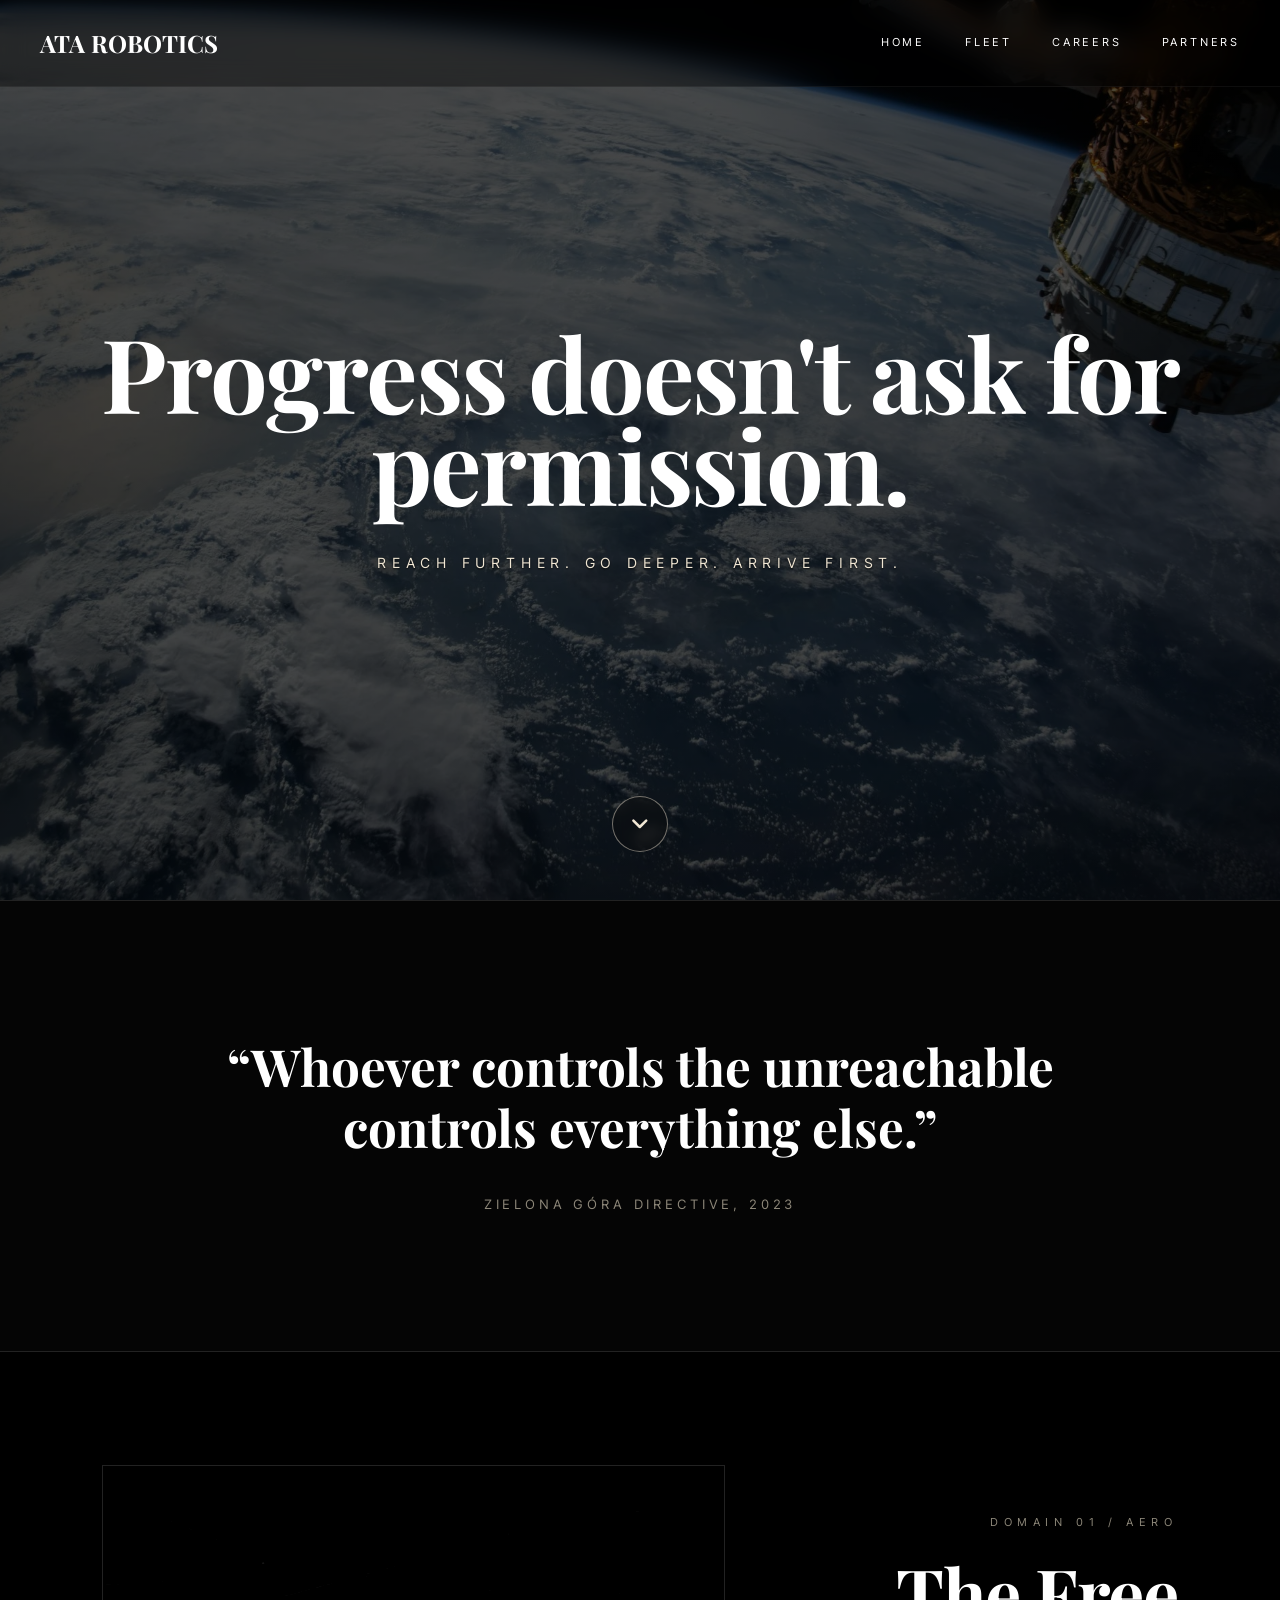
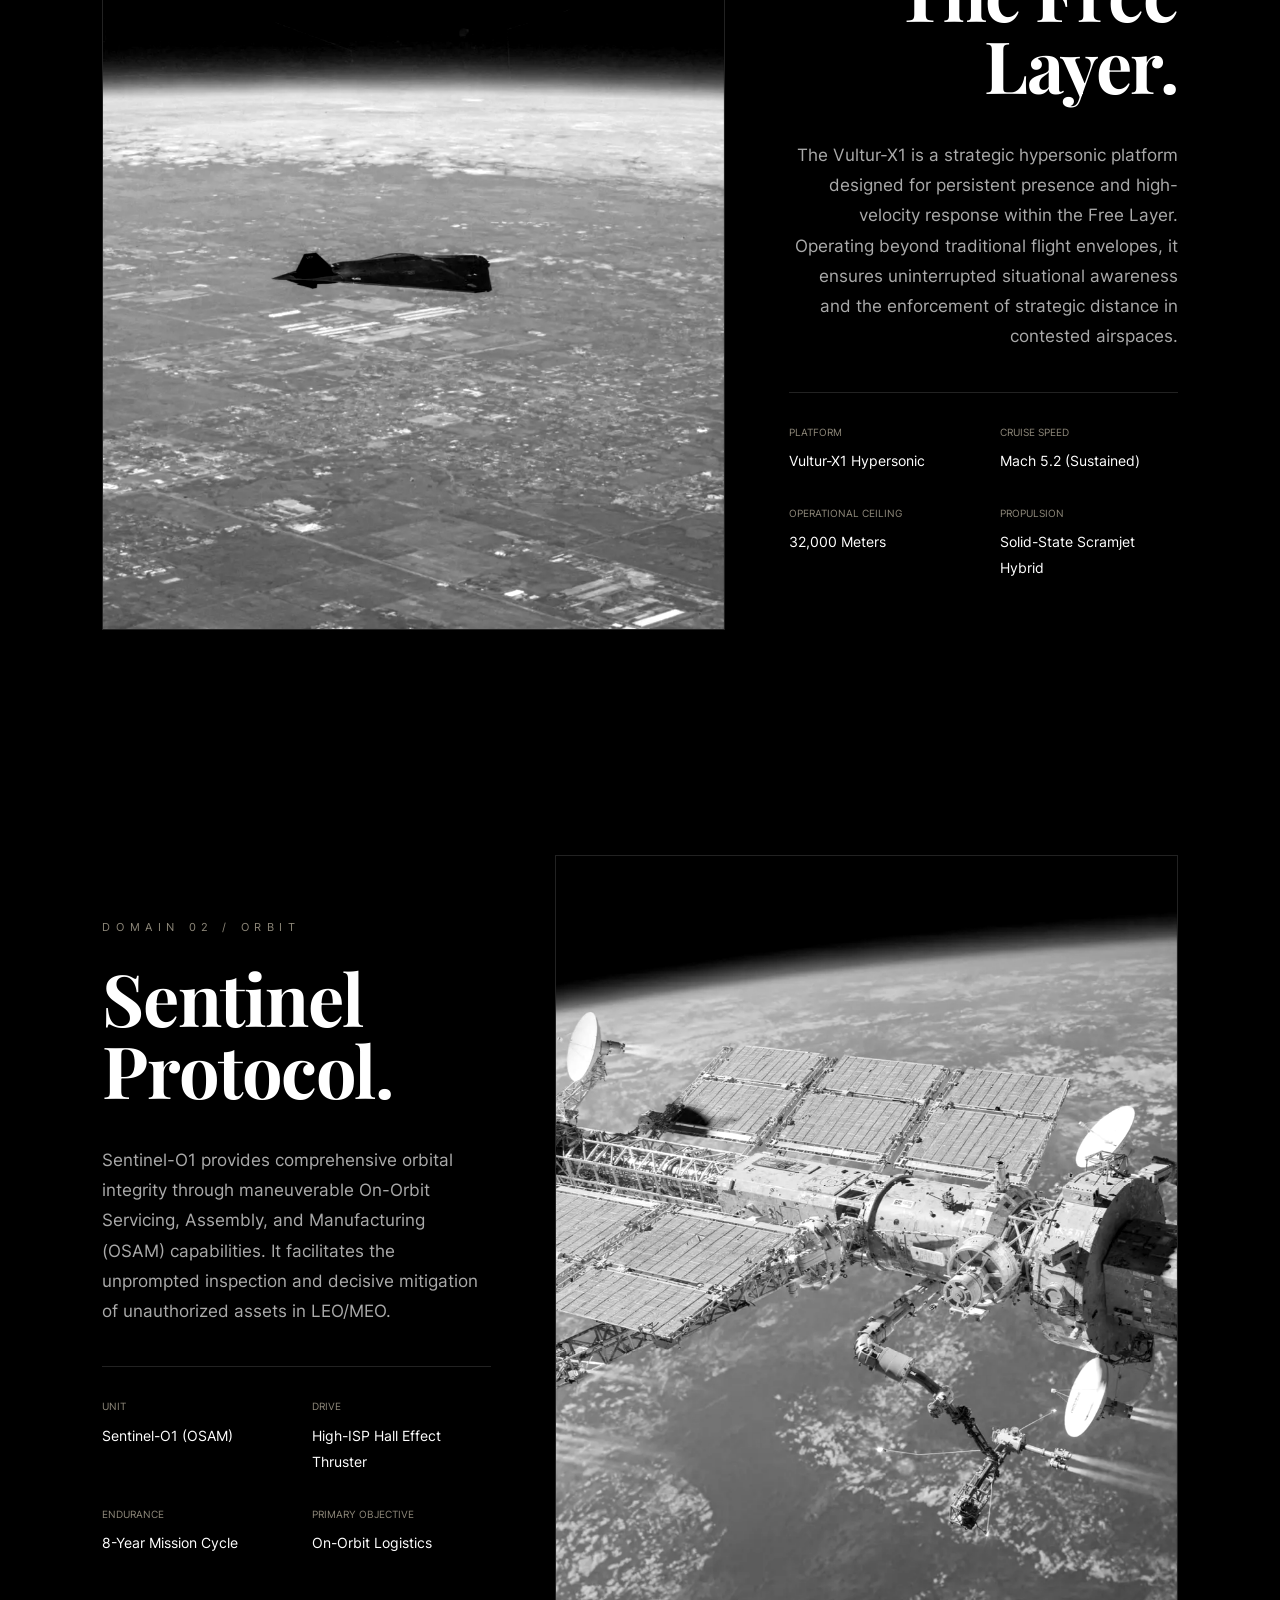
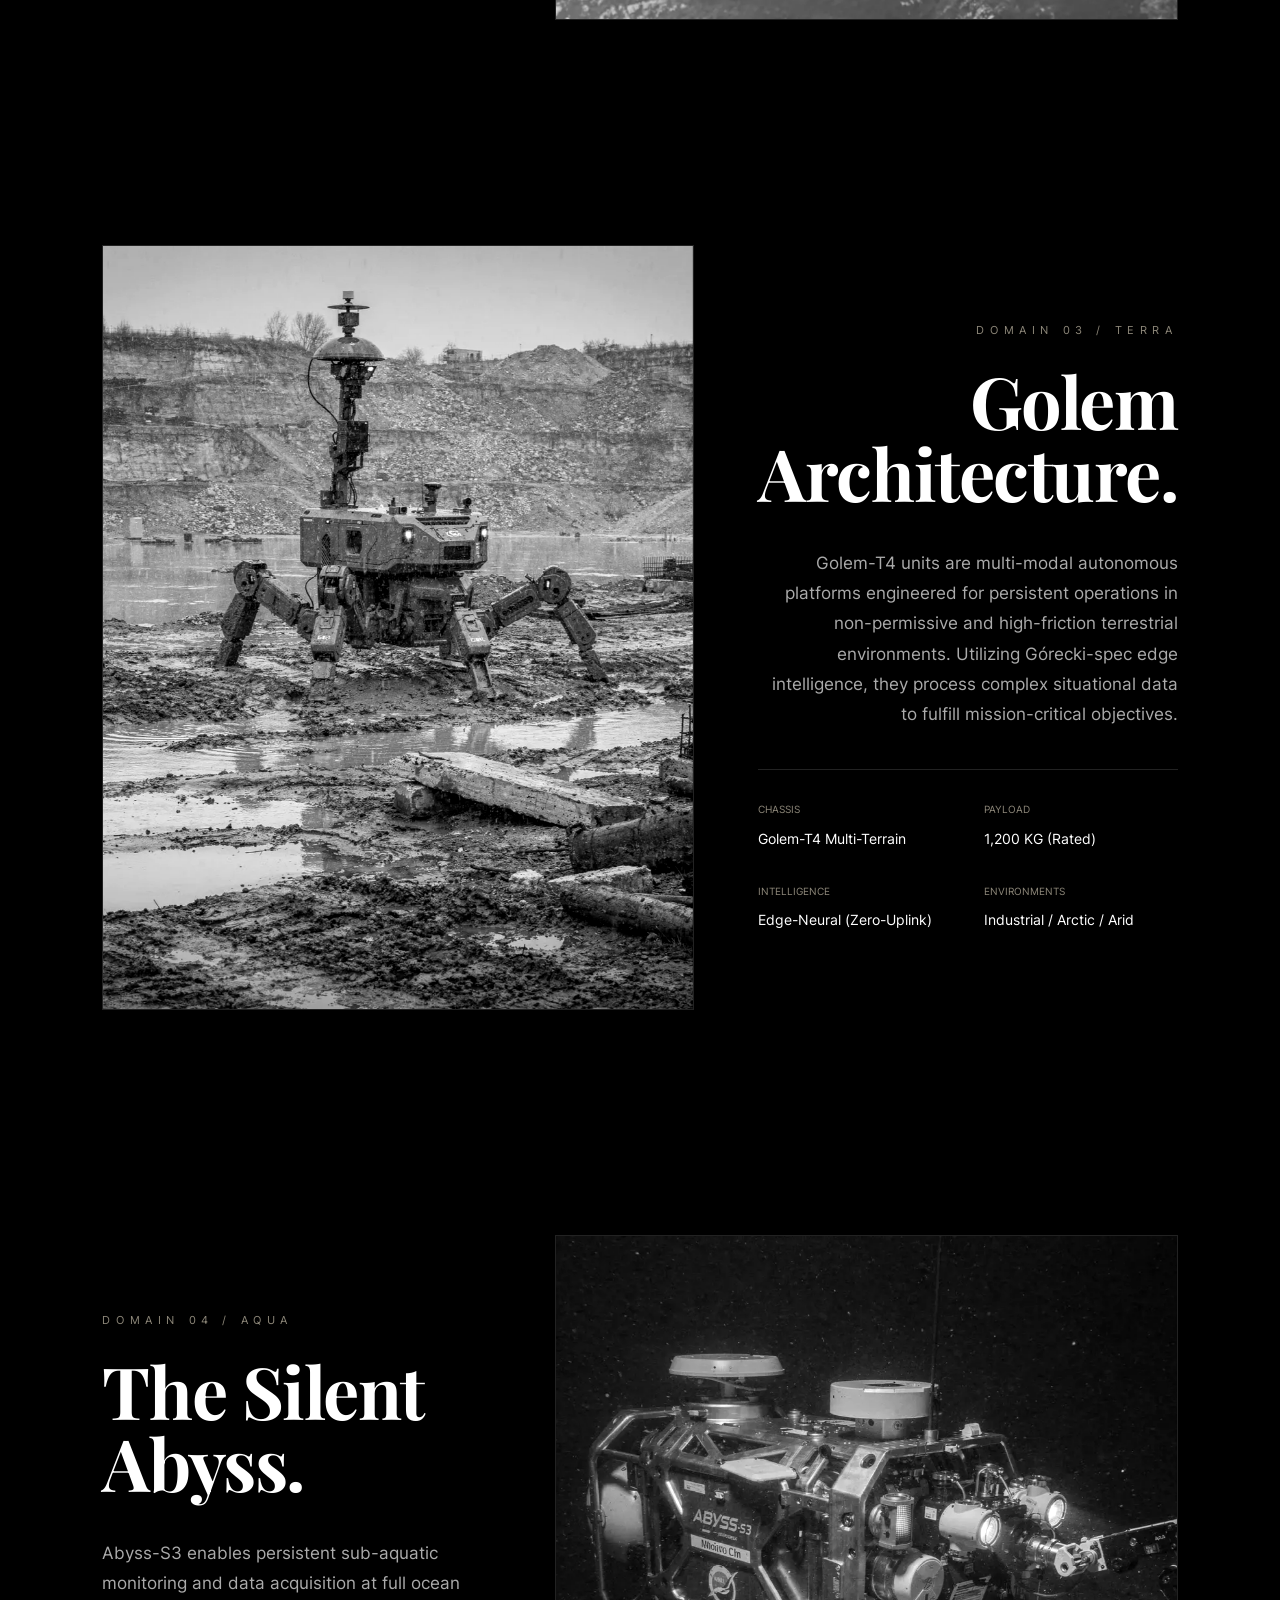
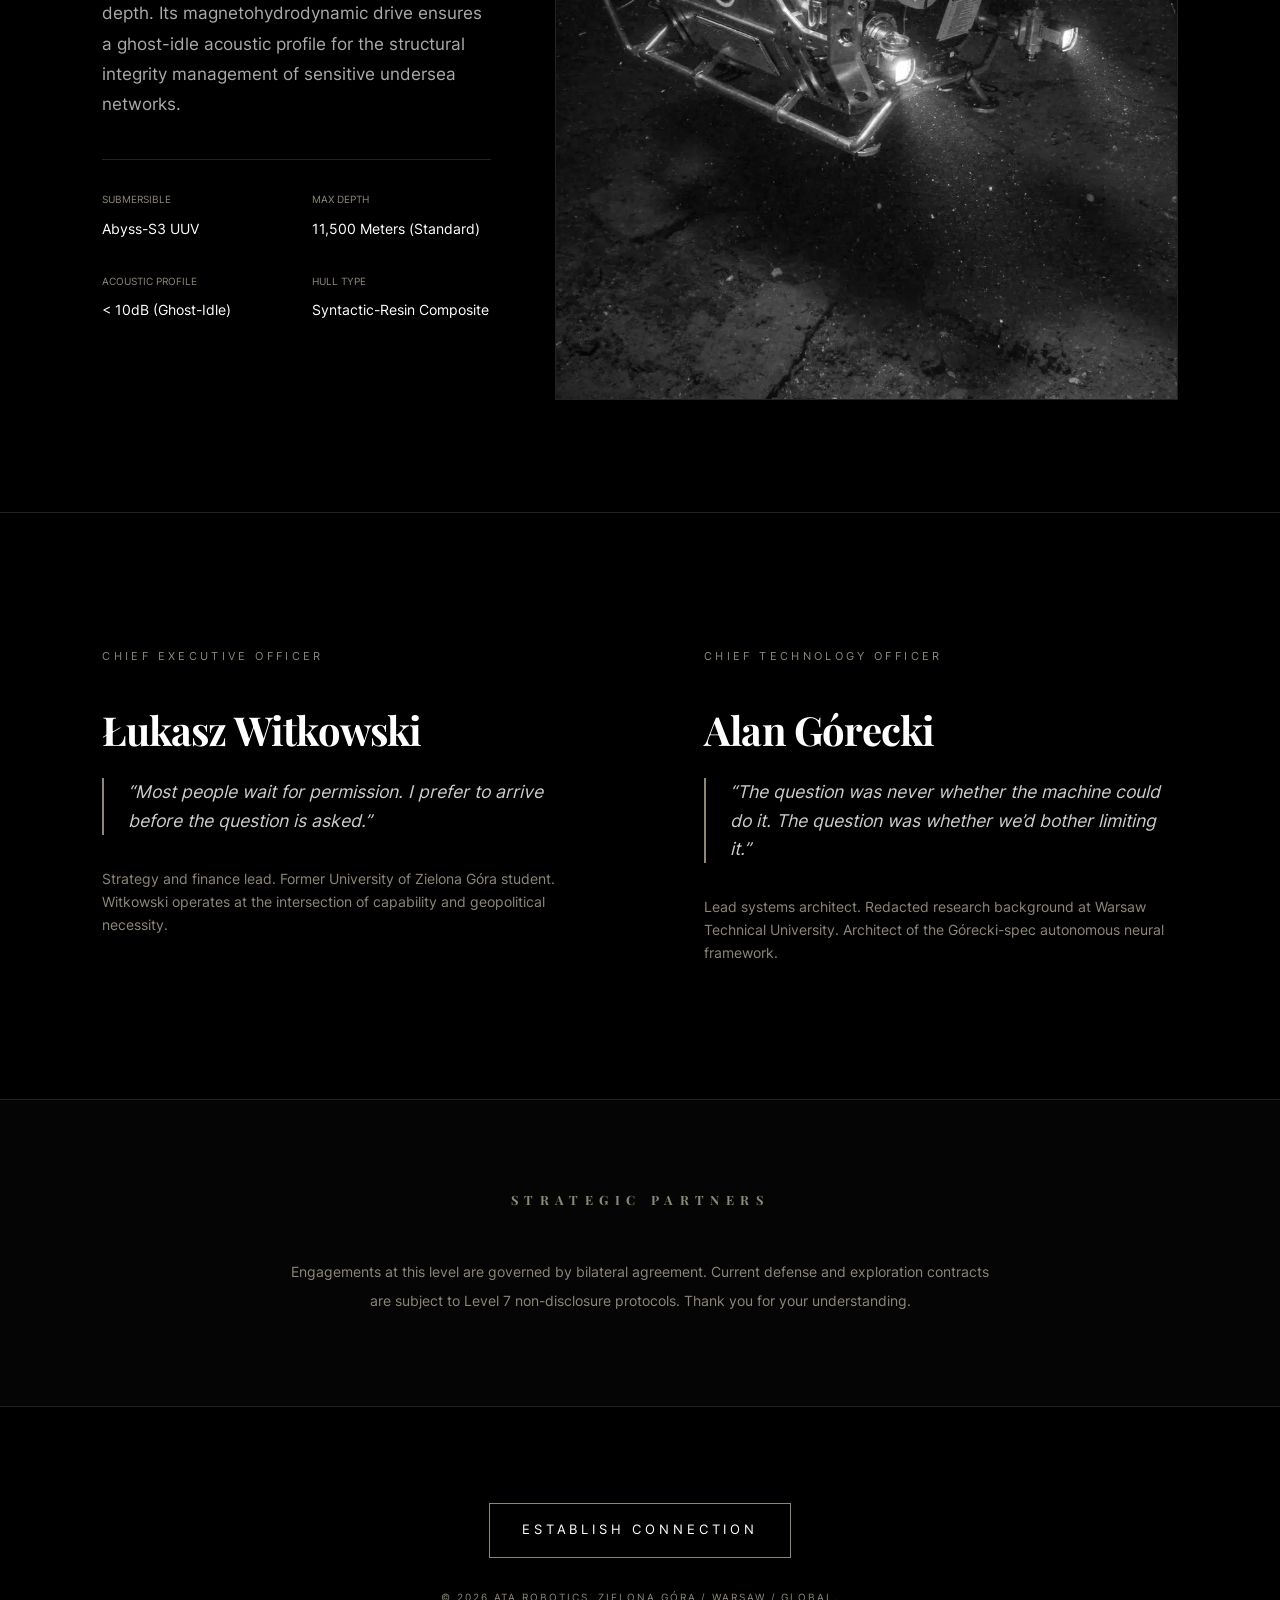
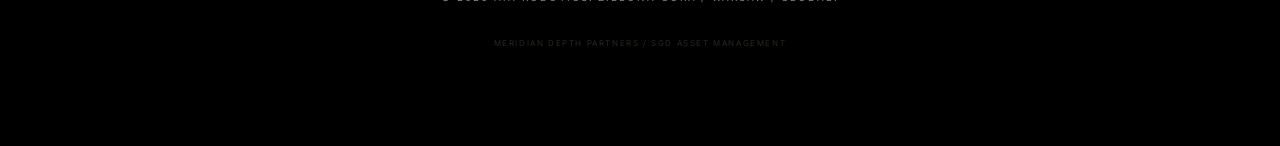
==== index.html @ 196d60d6 "Refine site copy and quote consistency" ====
<!DOCTYPE html>
<html lang="en">
<head>
    <meta charset="UTF-8">
    <meta name="viewport" content="width=device-width, initial-scale=1.0">
    <title>ATA Robotics | Progress doesn't ask for permission.</title>
    
    <!-- Meta -->
    <meta name="description" content="ATA Robotics: Autonomous systems for the final frontiers. Aero, Orbit, Terra, Aqua.">
    
    <!-- Favicon -->
    <link rel="icon" type="image/svg+xml" href="src/img/favicon.svg">
    
    <!-- Styles -->
    <link rel="stylesheet" href="src/css/main.css">
    
    <!-- External Scripts -->
    <script src="src/js/lucide.min.js"></script>
</head>
<body>

    <nav>
        <a href="./" class="logo">ATA ROBOTICS</a>
        <div class="nav-links">
            <a href="./">Home</a>
            <a href="fleet/">Fleet</a>
            <a href="careers/">Careers</a>
            <a href="partners/">Partners</a>
        </div>
    </nav>

    <header class="hero">
        <h1>Progress doesn't ask for permission.</h1>
        <p>Reach further. Go deeper. Arrive first.</p>
        <a href="#manifesto" class="scroll-indicator" aria-label="Scroll to manifesto">
            <i data-lucide="chevron-down"></i>
        </a>
    </header>

    <section class="manifesto-callout" id="manifesto">
        <blockquote>&ldquo;Whoever controls the unreachable controls everything else.&rdquo;</blockquote>
        <cite>Zielona Góra Directive, 2023</cite>
    </section>

    <!-- Aero Section -->
    <section class="section" id="aero">
        <div class="section-content">
            <span class="label">Domain 01 / Aero</span>
            <h2>The Free Layer.</h2>
            <p>The Vultur-X1 is a strategic hypersonic platform designed for persistent presence and high-velocity response within the Free Layer. Operating beyond traditional flight envelopes, it ensures uninterrupted situational awareness and the enforcement of strategic distance in contested airspaces.</p>
            <div class="tech-specs">
                <div>
                    <span>Platform</span>
                    <p>Vultur-X1 Hypersonic</p>
                </div>
                <div>
                    <span>Cruise Speed</span>
                    <p>Mach 5.2 (Sustained)</p>
                </div>
                <div>
                    <span>Operational Ceiling</span>
                    <p>32,000 Meters</p>
                </div>
                <div>
                    <span>Propulsion</span>
                    <p>Solid-State Scramjet Hybrid</p>
                </div>
            </div>
        </div>
        <div class="section-image aero"></div>
    </section>

    <!-- Orbit Section -->
    <section class="section" id="orbit">
        <div class="section-content">
            <span class="label">Domain 02 / Orbit</span>
            <h2>Sentinel Protocol.</h2>
            <p>Sentinel-O1 provides comprehensive orbital integrity through maneuverable On-Orbit Servicing, Assembly, and Manufacturing (OSAM) capabilities. It facilitates the unprompted inspection and decisive mitigation of unauthorized assets in LEO/MEO.</p>
            <div class="tech-specs">
                <div>
                    <span>Unit</span>
                    <p>Sentinel-O1 (OSAM)</p>
                </div>
                <div>
                    <span>Drive</span>
                    <p>High-ISP Hall Effect Thruster</p>
                </div>
                <div>
                    <span>Endurance</span>
                    <p>8-Year Mission Cycle</p>
                </div>
                <div>
                    <span>Primary Objective</span>
                    <p>On-Orbit Logistics</p>
                </div>
            </div>
        </div>
        <div class="section-image orbit"></div>
    </section>

    <!-- Terra Section -->
    <section class="section" id="terra">
        <div class="section-content">
            <span class="label">Domain 03 / Terra</span>
            <h2>Golem Architecture.</h2>
            <p>Golem-T4 units are multi-modal autonomous platforms engineered for persistent operations in non-permissive and high-friction terrestrial environments. Utilizing Górecki-spec edge intelligence, they process complex situational data to fulfill mission-critical objectives.</p>
            <div class="tech-specs">
                <div>
                    <span>Chassis</span>
                    <p>Golem-T4 Multi-Terrain</p>
                </div>
                <div>
                    <span>Payload</span>
                    <p>1,200 KG (Rated)</p>
                </div>
                <div>
                    <span>Intelligence</span>
                    <p>Edge-Neural (Zero-Uplink)</p>
                </div>
                <div>
                    <span>Environments</span>
                    <p>Industrial / Arctic / Arid</p>
                </div>
            </div>
        </div>
        <div class="section-image terra"></div>
    </section>

    <!-- Aqua Section -->
    <section class="section" id="aqua">
        <div class="section-content">
            <span class="label">Domain 04 / Aqua</span>
            <h2>The Silent Abyss.</h2>
            <p>Abyss-S3 enables persistent sub-aquatic monitoring and data acquisition at full ocean depth. Its magnetohydrodynamic drive ensures a ghost-idle acoustic profile for the structural integrity management of sensitive undersea networks.</p>
            <div class="tech-specs">
                <div>
                    <span>Submersible</span>
                    <p>Abyss-S3 UUV</p>
                </div>
                <div>
                    <span>Max Depth</span>
                    <p>11,500 Meters (Standard)</p>
                </div>
                <div>
                    <span>Acoustic Profile</span>
                    <p>&lt; 10dB (Ghost-Idle)</p>
                </div>
                <div>
                    <span>Hull Type</span>
                    <p>Syntactic-Resin Composite</p>
                </div>
            </div>
        </div>
        <div class="section-image aqua"></div>
    </section>

    <!-- Founders Section -->
    <section class="founders">
        <div class="founder-card">
            <span class="role">Chief Executive Officer</span>
            <h3>Łukasz Witkowski</h3>
            <blockquote>&ldquo;Most people wait for permission. I prefer to arrive before the question is asked.&rdquo;</blockquote>
            <p style="color: var(--dim); font-size: 0.9rem;">Strategy and finance lead. Former University of Zielona Góra student. Witkowski operates at the intersection of capability and geopolitical necessity.</p>
        </div>
        <div class="founder-card">
            <span class="role">Chief Technology Officer</span>
            <h3>Alan Górecki</h3>
            <blockquote>&ldquo;The question was never whether the machine could do it. The question was whether we&rsquo;d bother limiting it.&rdquo;</blockquote>
            <p style="color: var(--dim); font-size: 0.9rem;">Lead systems architect. Redacted research background at Warsaw Technical University. Architect of the Górecki-spec autonomous neural framework.</p>
        </div>
    </section>

    <!-- Strategic Partners -->
    <section class="partners">
        <h2>Strategic Partners</h2>
        <div class="partners-notice">
            <p>Engagements at this level are governed by bilateral agreement. Current defense and exploration contracts are subject to Level 7 non-disclosure protocols. Thank you for your understanding.</p>
        </div>
    </section>

    <footer>
        <a href="mailto:ops@ata.robotics" class="contact-link">Establish Connection</a>
        <p class="copyright">&copy; 2026 ATA ROBOTICS. ZIELONA GÓRA / WARSAW / GLOBAL.</p>
        <p class="copyright" style="opacity: 0.3; font-size: 0.5rem;">Meridian Depth Partners / SGD Asset Management</p>
    </footer>

    <!-- Scripts -->
    <script src="src/js/icons.js"></script>
    <script src="src/js/main.js"></script>
</body>
</html>
---- src/css/main.css ----
@font-face {
    font-family: 'Inter';
    src: url('../fonts/Inter-Regular.ttf') format('truetype');
    font-weight: 100 900;
    font-display: swap;
}

@font-face {
    font-family: 'Playfair Display';
    src: url('../fonts/PlayfairDisplay-Bold.ttf') format('truetype');
    font-weight: 100 900;
    font-style: normal;
    font-display: swap;
}

@font-face {
    font-family: 'Playfair Display';
    src: url('../fonts/PlayfairDisplay-Bold.ttf') format('truetype');
    font-weight: 100 900;
    font-style: italic;
    font-display: swap;
}

:root {
    --bg: #000;
    --text: #fff;
    --accent: #222;
    --dim: #8d8779;
    --transition: cubic-bezier(0.16, 1, 0.3, 1);
}

* {
    margin: 0;
    padding: 0;
    box-sizing: border-box;
}

html {
    scroll-behavior: smooth;
}

body {
    background-color: var(--bg);
    color: var(--text);
    font-family: 'Inter', sans-serif;
    overflow-x: hidden;
    line-height: 1.6;
}

h1, h2, h3 {
    font-family: 'Playfair Display', serif;
    font-weight: 900;
    letter-spacing: -0.02em;
}

/* Navigation */
nav {
    position: fixed;
    top: 0;
    width: 100%;
    padding: 1.5rem 2.5rem;
    display: flex;
    justify-content: space-between;
    align-items: center;
    z-index: 1000;
    background: rgba(0, 0, 0, 0.4);
    backdrop-filter: blur(12px);
    -webkit-backdrop-filter: blur(12px);
    border-bottom: 1px solid rgba(255, 255, 255, 0.05);
}

.logo {
    font-family: 'Playfair Display', serif;
    font-size: 1.5rem;
    font-weight: 900;
    text-decoration: none;
    color: var(--text);
}

.nav-links {
    display: flex;
    gap: 2.5rem;
}

.nav-links a {
    color: var(--text);
    text-decoration: none;
    font-size: 0.7rem;
    text-transform: uppercase;
    letter-spacing: 0.25em;
    font-weight: 600;
    transition: opacity 0.3s var(--transition);
}

.nav-links a:hover {
    opacity: 0.5;
}

/* Hero Section */
.hero {
    height: 100vh;
    display: flex;
    flex-direction: column;
    justify-content: center;
    align-items: center;
    text-align: center;
    padding: 2rem;
    position: relative;
    background: linear-gradient(rgba(0,0,0,0.7), rgba(0,0,0,0.7)), 
                url('../img/homepage_hero_compressed.webp') center/cover no-repeat fixed;
}

.hero.is-loaded {
    /* Handled via JS inline styles for maximum stability */
}

.hero h1 {
    font-size: clamp(2.5rem, 8vw, 7.5rem);
    line-height: 0.9;
    margin-bottom: 2.5rem;
    opacity: 0;
    transform: translateY(40px);
    animation: fadeInUp 1.8s var(--transition) forwards;
}

.hero p {
    font-size: 0.9rem;
    max-width: 600px;
    text-transform: uppercase;
    letter-spacing: 0.4em;
    font-weight: 400;
    opacity: 0;
    animation: fadeInUp 1.8s var(--transition) 0.4s forwards;
    color: #f1e7d4;
    text-shadow: 0 1px 2px rgba(0, 0, 0, 0.75), 0 0 18px rgba(0, 0, 0, 0.45);
}

/* Manifesto Split */
.manifesto-callout {
    padding: 15vh 10vw;
    background: #050505;
    text-align: center;
    border-top: 1px solid var(--accent);
    border-bottom: 1px solid var(--accent);
}

.manifesto-callout blockquote {
    font-family: 'Playfair Display', serif;
    font-size: clamp(1.5rem, 4vw, 3.5rem);
    font-style: italic;
    margin-bottom: 2rem;
    line-height: 1.2;
}

.manifesto-callout cite {
    font-size: 0.8rem;
    text-transform: uppercase;
    letter-spacing: 0.3em;
    color: var(--dim);
    font-style: normal;
}

/* Domain Sections */
.section {
    min-height: 110vh;
    display: flex;
    align-items: center;
    padding: 8vw;
    position: relative;
    gap: 5vw;
}

.section:nth-child(even) {
    flex-direction: row-reverse;
    text-align: right;
}

.section-content {
    flex: 1;
    max-width: 550px;
    z-index: 2;
}

.section-image {
    flex: 1.6;
    height: 85vh;
    position: relative;
    overflow: hidden;
    border: 1px solid var(--accent);
}

.label {
    font-size: 0.7rem;
    letter-spacing: 0.5em;
    text-transform: uppercase;
    color: var(--dim);
    margin-bottom: 1.5rem;
    display: block;
}

.section h2 {
    font-size: clamp(2.5rem, 6vw, 4.5rem);
    margin-bottom: 2.5rem;
    line-height: 1;
}

.section p {
    font-size: 1.05rem;
    color: #aaa;
    margin-bottom: 2.5rem;
    line-height: 1.8;
}

.tech-specs {
    display: grid;
    grid-template-columns: 1fr 1fr;
    gap: 2rem;
    border-top: 1px solid var(--accent);
    padding-top: 2rem;
    text-align: left;
}

.tech-specs div span {
    display: block;
    font-size: 0.6rem;
    text-transform: uppercase;
    color: var(--dim);
    margin-bottom: 0.5rem;
}

.tech-specs div p {
    font-size: 0.9rem;
    font-weight: 600;
    color: #fff;
    margin-bottom: 0;
}

.asset-image {
    width: 100%;
    height: 50vh;
    position: relative;
    overflow: hidden;
    background-size: cover;
    background-position: center;
    border: 1px solid var(--accent);
    margin-bottom: 3rem;
}

.section-image::before,
.asset-image::before {
    content: '';
    position: absolute;
    inset: 0;
    background-image: var(--image-url, inherit);
    background-size: cover;
    background-position: center;
    filter: grayscale(1) contrast(1.1);
    transform: scale(1);
    transition: filter 1.2s var(--transition), transform 1.2s var(--transition);
    will-change: filter, transform;
    backface-visibility: hidden;
    transform-origin: center;
}

.section:hover .section-image::before,
.asset-image:hover::before {
    filter: grayscale(0.2) contrast(1);
    transform: scale(1.02);
}

/* Domain Images */
.aero { --image-url: url('../img/vultur-x1_compressed.webp'); }
.orbit { --image-url: url('../img/sentinel-o1_compressed.webp'); }
.terra { --image-url: url('../img/golem-t4_compressed.webp'); }
.aqua { --image-url: url('../img/abyss-s3_compressed.webp'); }

/* High-Res Signal (Handled via JS inline styles for maximum stability) */
.is-loaded {
    /* Class persists for state tracking */
}

/* Founders Section */
.founders {
    padding: 15vh 8vw;
    display: grid;
    grid-template-columns: 1fr 1fr;
    gap: 10vw;
    background: #000;
    border-top: 1px solid var(--accent);
}

.founder-card h3 {
    font-size: 2.5rem;
    margin-bottom: 1rem;
}

.founder-card .role {
    font-size: 0.7rem;
    text-transform: uppercase;
    letter-spacing: 0.3em;
    color: var(--dim);
    margin-bottom: 2rem;
    display: block;
}

.founder-card blockquote {
    font-size: 1.1rem;
    font-style: italic;
    color: #ccc;
    border-left: 2px solid var(--dim);
    padding-left: 1.5rem;
    margin-bottom: 2rem;
}

/* Footer & Partners */
.partners {
    padding: 10vh 8vw;
    text-align: center;
    border-top: 1px solid var(--accent);
    background: #050505;
}

.partners h2 {
    font-size: 0.8rem;
    text-transform: uppercase;
    letter-spacing: 0.5em;
    color: var(--dim);
    margin-bottom: 3rem;
}

.partners-notice {
    max-width: 700px;
    margin: 0 auto;
    font-size: 0.9rem;
    color: var(--dim);
    line-height: 2;
}

footer {
    padding: 6rem 2rem;
    border-top: 1px solid var(--accent);
    text-align: center;
    display: flex;
    flex-direction: column;
    align-items: center;
    gap: 2rem;
}

.contact-link {
    color: #fff;
    text-decoration: none;
    font-size: 0.8rem;
    text-transform: uppercase;
    letter-spacing: 0.3em;
    border: 1px solid var(--dim);
    padding: 1rem 2rem;
    transition: all 0.3s ease;
}

.contact-link:hover {
    background: #fff;
    color: #000;
}

.copyright {
    font-size: 0.6rem;
    letter-spacing: 0.2em;
    color: var(--dim);
    text-transform: uppercase;
}

@keyframes fadeInUp {
    to {
        opacity: 1;
        transform: translateY(0);
    }
}

.scroll-indicator {
    position: absolute;
    bottom: 3rem;
    left: 50%;
    transform: translateX(-50%);
    display: inline-flex;
    align-items: center;
    justify-content: center;
    width: 3.5rem;
    height: 3.5rem;
    border: 1px solid rgba(241, 231, 212, 0.45);
    border-radius: 999px;
    background: rgba(10, 10, 10, 0.4);
    backdrop-filter: blur(6px);
    -webkit-backdrop-filter: blur(6px);
    animation: bounce 2.5s infinite;
    color: #f1e7d4;
    cursor: pointer;
    transition: color 0.3s ease, border-color 0.3s ease, background-color 0.3s ease;
}

.scroll-indicator:hover {
    color: #fff;
    border-color: rgba(255, 255, 255, 0.9);
    background: rgba(20, 20, 20, 0.72);
}

.scroll-indicator svg {
    width: 1.6rem;
    height: 1.6rem;
    stroke-width: 2.4;
}

@keyframes bounce {
    0%, 20%, 50%, 80%, 100% {transform: translate(-50%, 0);}
    40% {transform: translate(-50%, -15px);}
    60% {transform: translate(-50%, -7px);}
}

@media (max-width: 900px) {
    nav {
        padding: 1rem 1.5rem;
    }

    .logo {
        font-size: 1.1rem;
    }

    .nav-links {
        gap: 1.2rem;
    }

    .nav-links a {
        font-size: 0.6rem;
        letter-spacing: 0.15em;
    }

    .hero {
        background-attachment: scroll;
        filter: none !important;
    }

    .hero h1 { 
        font-size: clamp(2rem, 12vw, 3.5rem); 
    }

    .section, .founders {
        grid-template-columns: 1fr;
        flex-direction: column !important;
        text-align: left !important;
        padding: 4rem 1.5rem;
        min-height: auto;
    }

    .section-image, .asset-image, 
    .section:hover .section-image,
    .asset-image:hover {
        width: 100%;
        height: 40vh;
        margin-top: 2rem;
        order: -1; /* Image first on mobile for better flow */
        flex: none;
    }

    .section-image::before,
    .asset-image::before,
    .section:hover .section-image::before,
    .asset-image:hover::before {
        filter: none !important;
        transform: none !important;
    }

    .section:nth-child(even) .section-image {
        order: -1;
    }

    .tech-specs {
        grid-template-columns: 1fr;
    }

    .manifesto-callout {
        padding: 8rem 1.5rem;
    }

    .jobs-grid {
        grid-template-columns: 1fr !important;
        padding: 2rem 1.5rem !important;
    }

    .spec-grid {
        grid-template-columns: 1fr !important;
    }
}
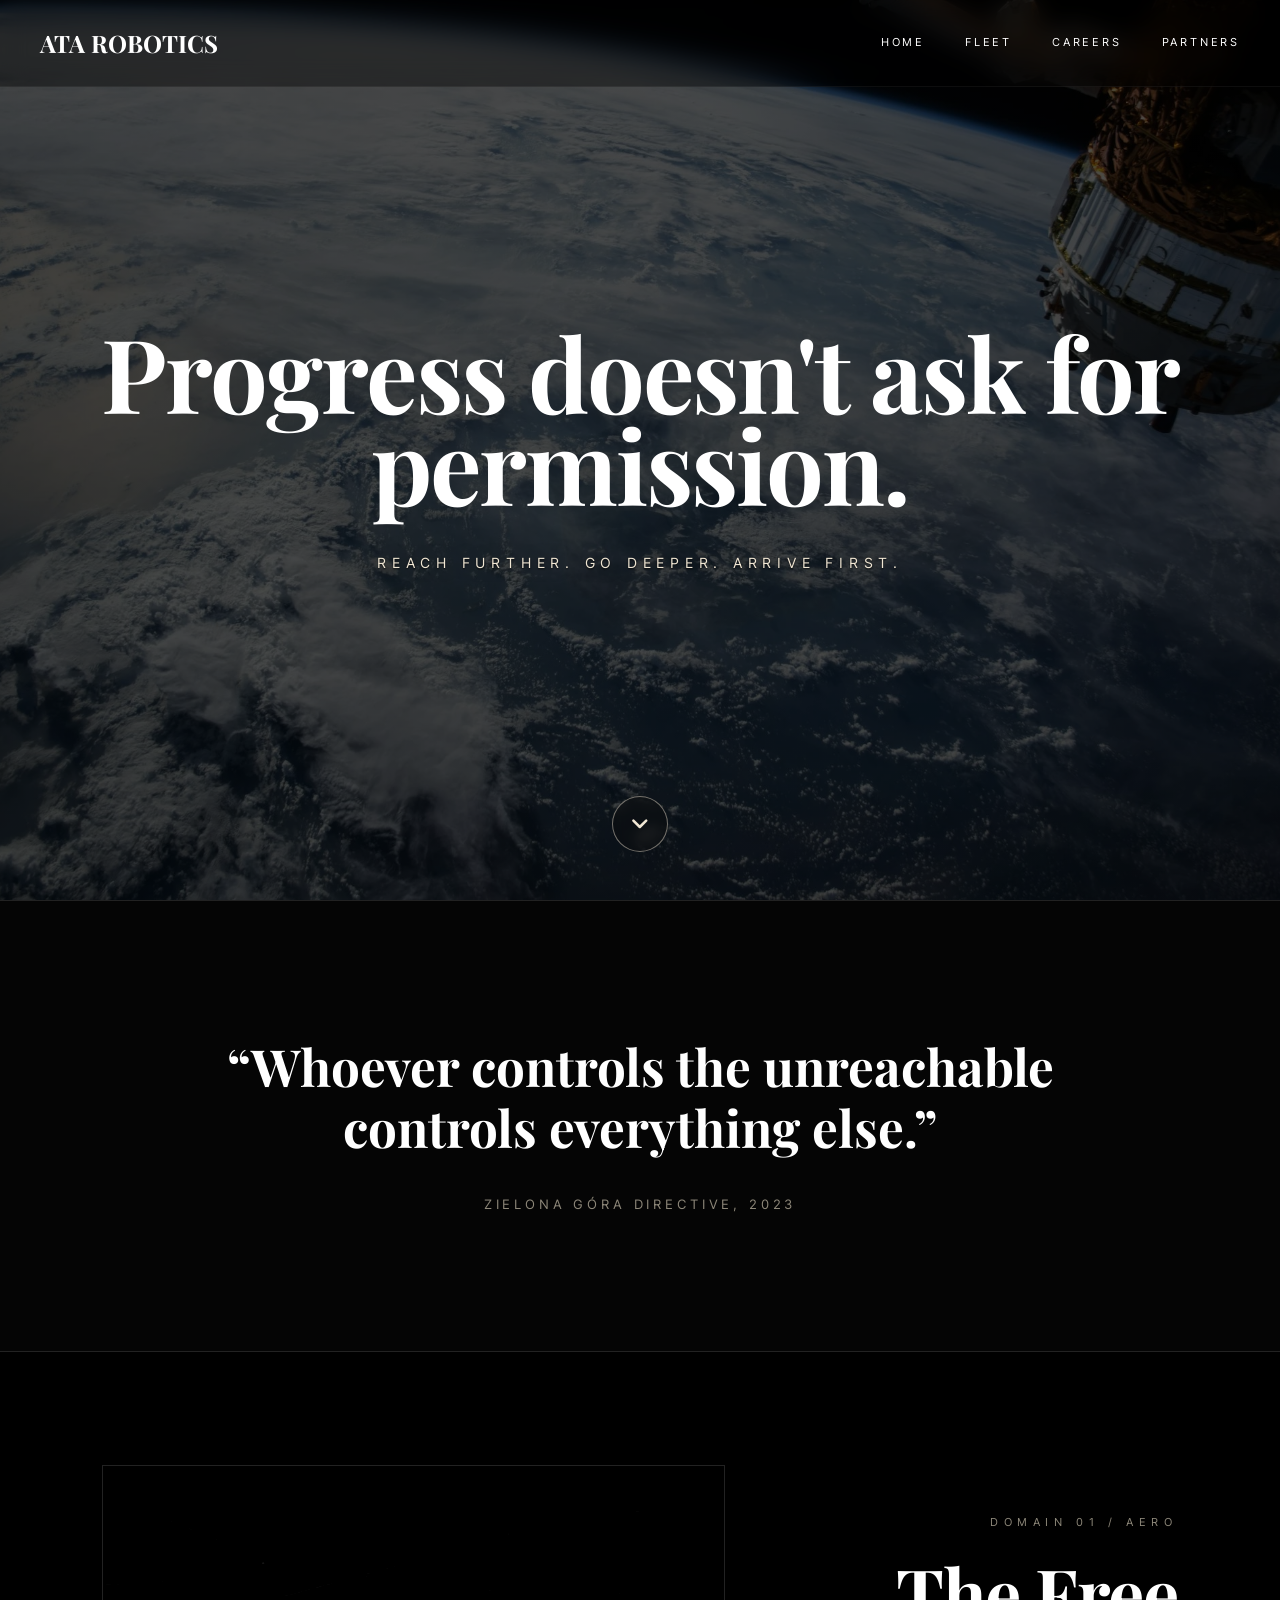
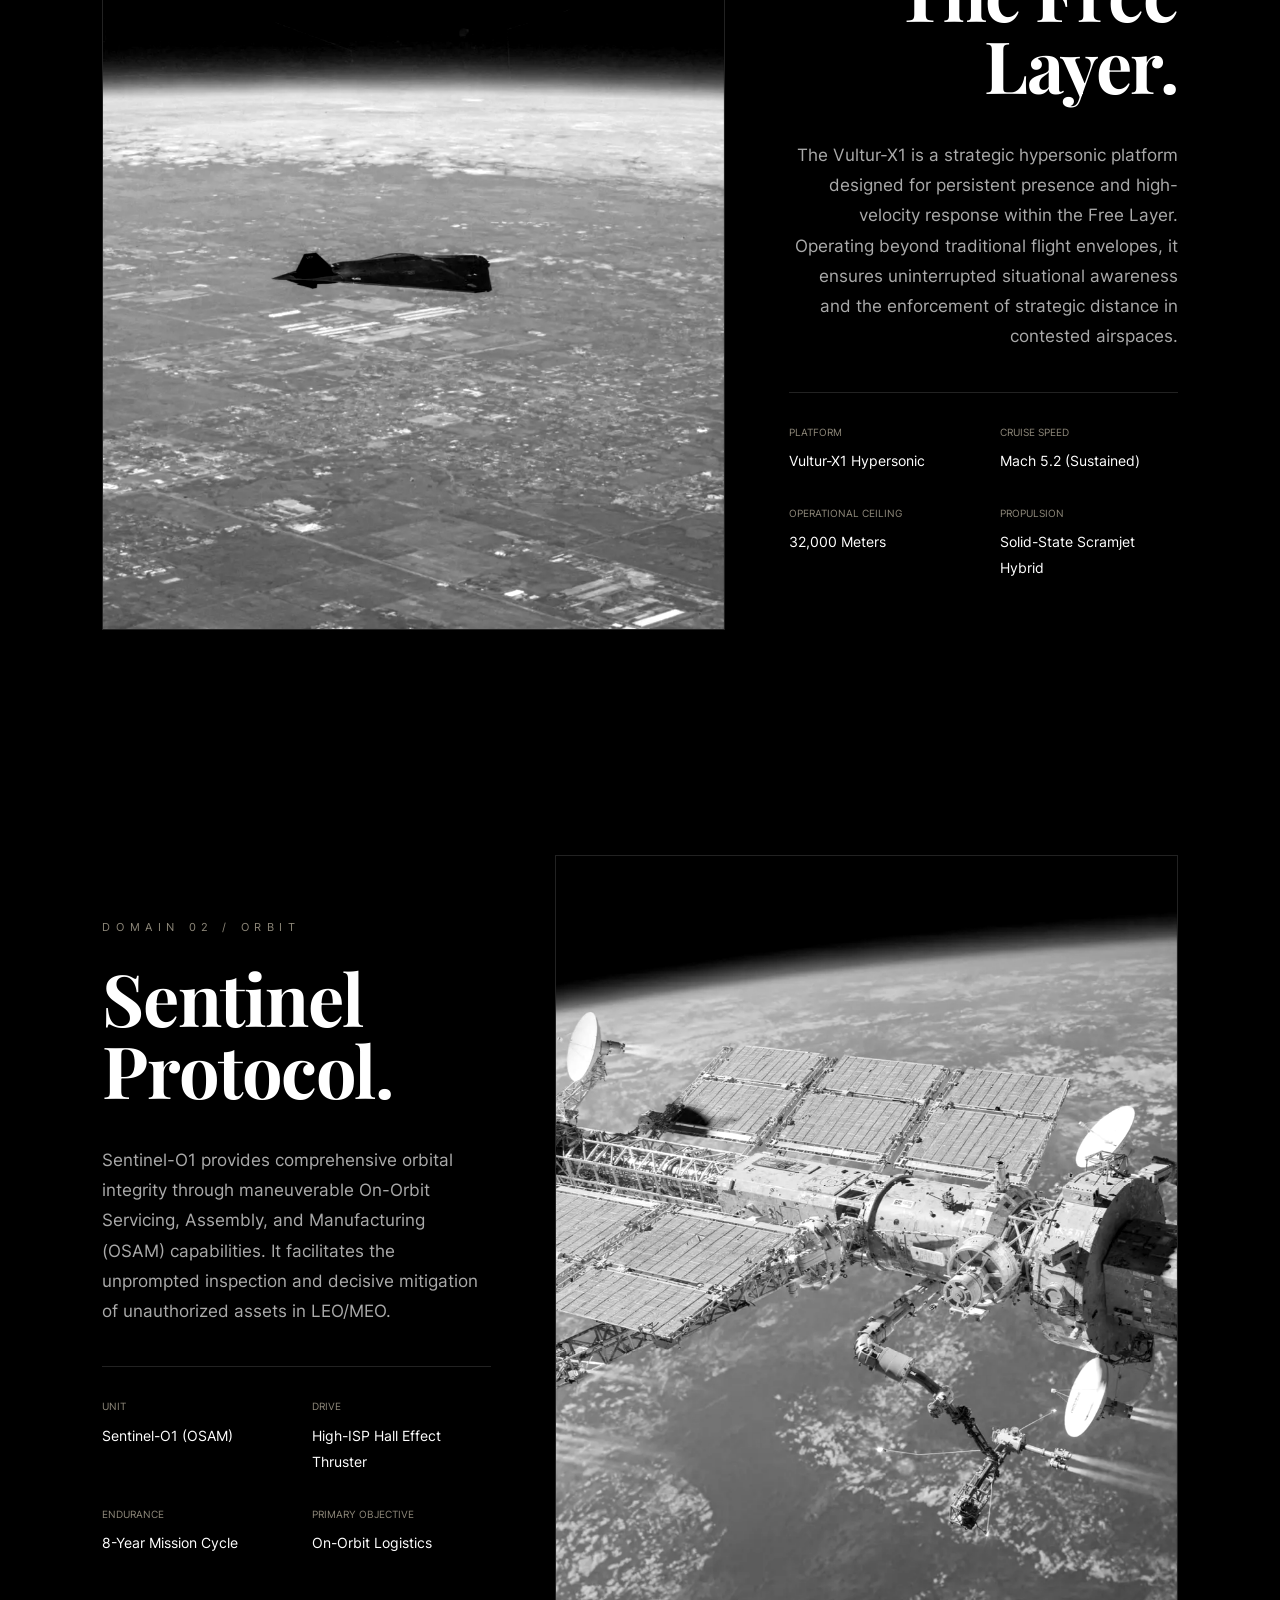
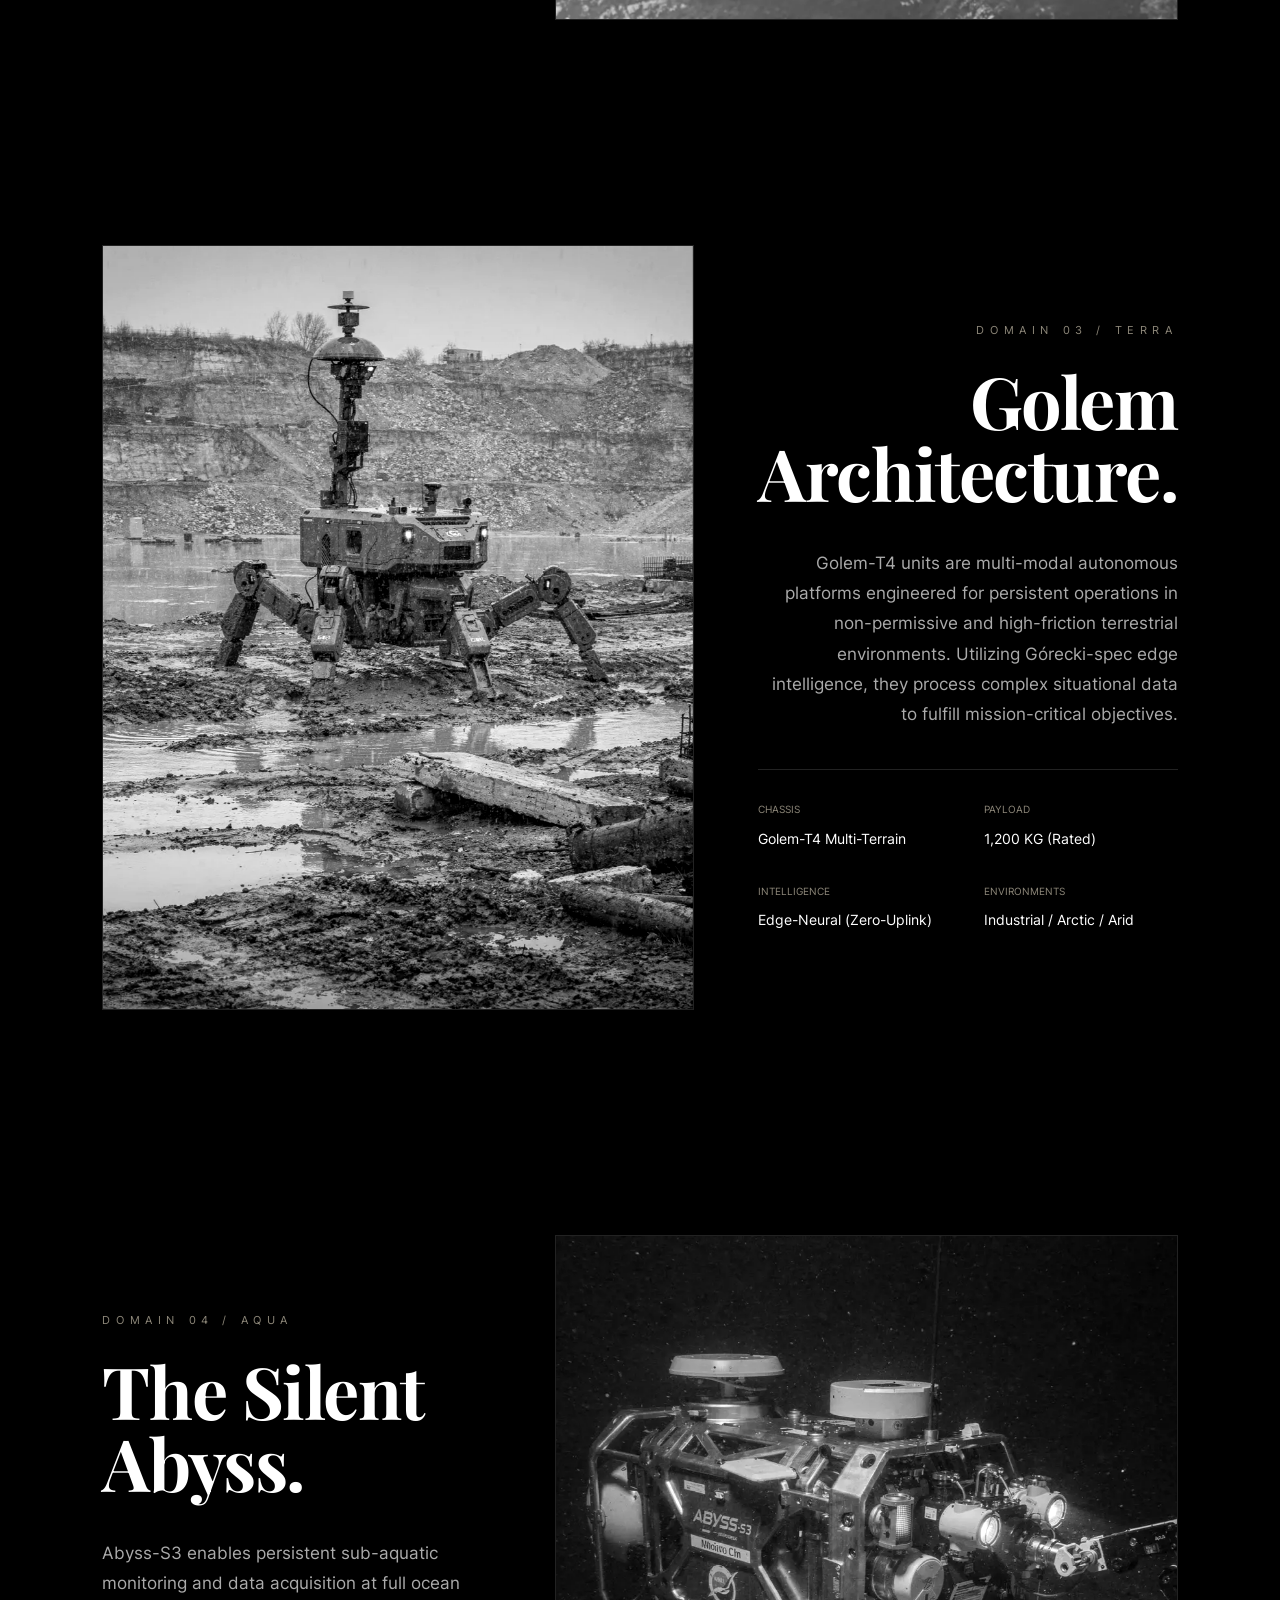
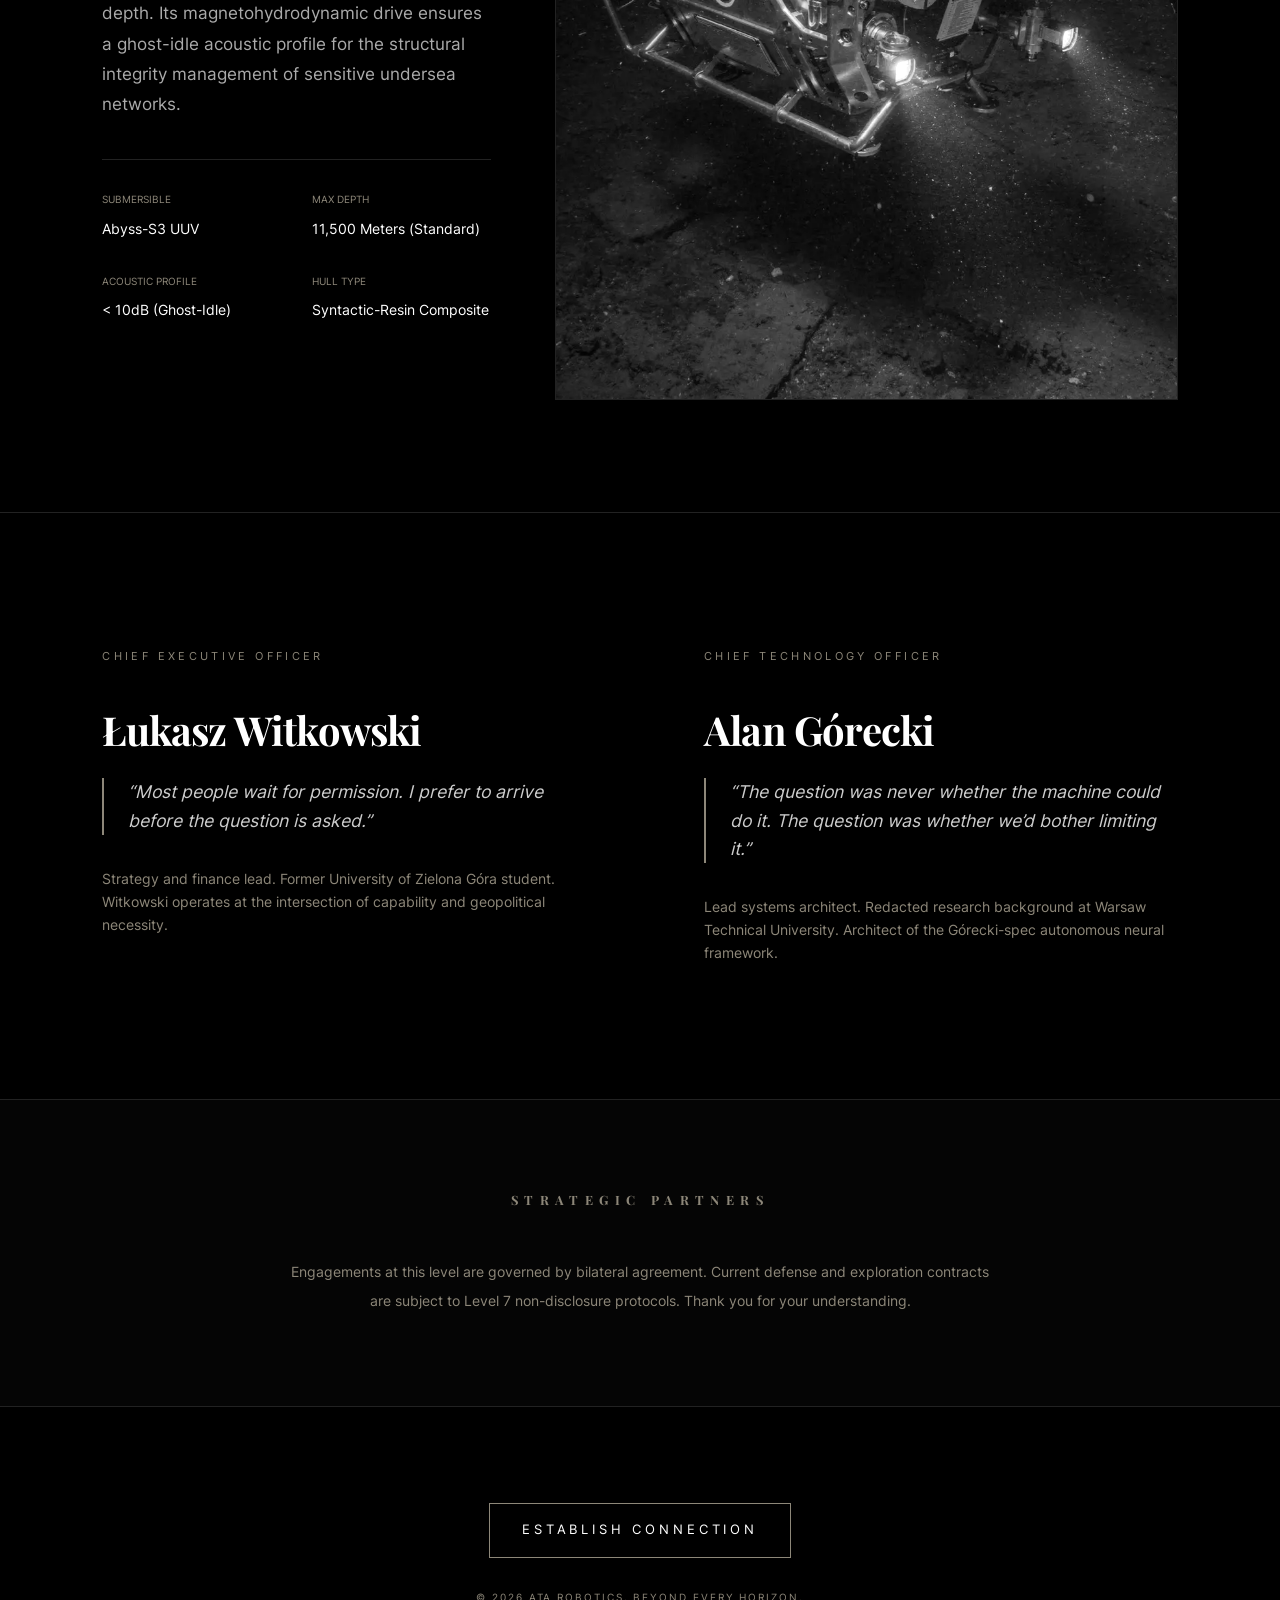
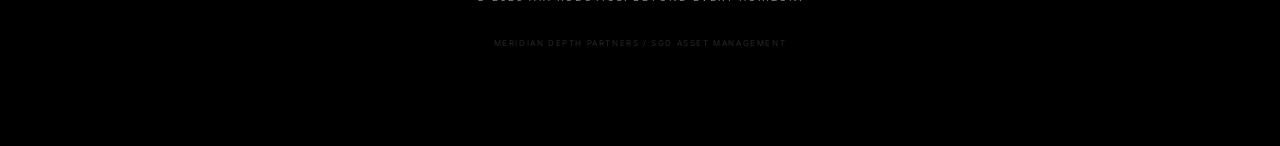
==== commit 23c6c442: "Normalize footer tagline across site" ====
--- a/index.html
+++ b/index.html
@@ -180,7 +180,7 @@
 
     <footer>
         <a href="mailto:ops@ata.robotics" class="contact-link">Establish Connection</a>
-        <p class="copyright">&copy; 2026 ATA ROBOTICS. ZIELONA GÓRA / WARSAW / GLOBAL.</p>
+        <p class="copyright">&copy; 2026 ATA ROBOTICS. BEYOND EVERY HORIZON.</p>
         <p class="copyright" style="opacity: 0.3; font-size: 0.5rem;">Meridian Depth Partners / SGD Asset Management</p>
     </footer>
 
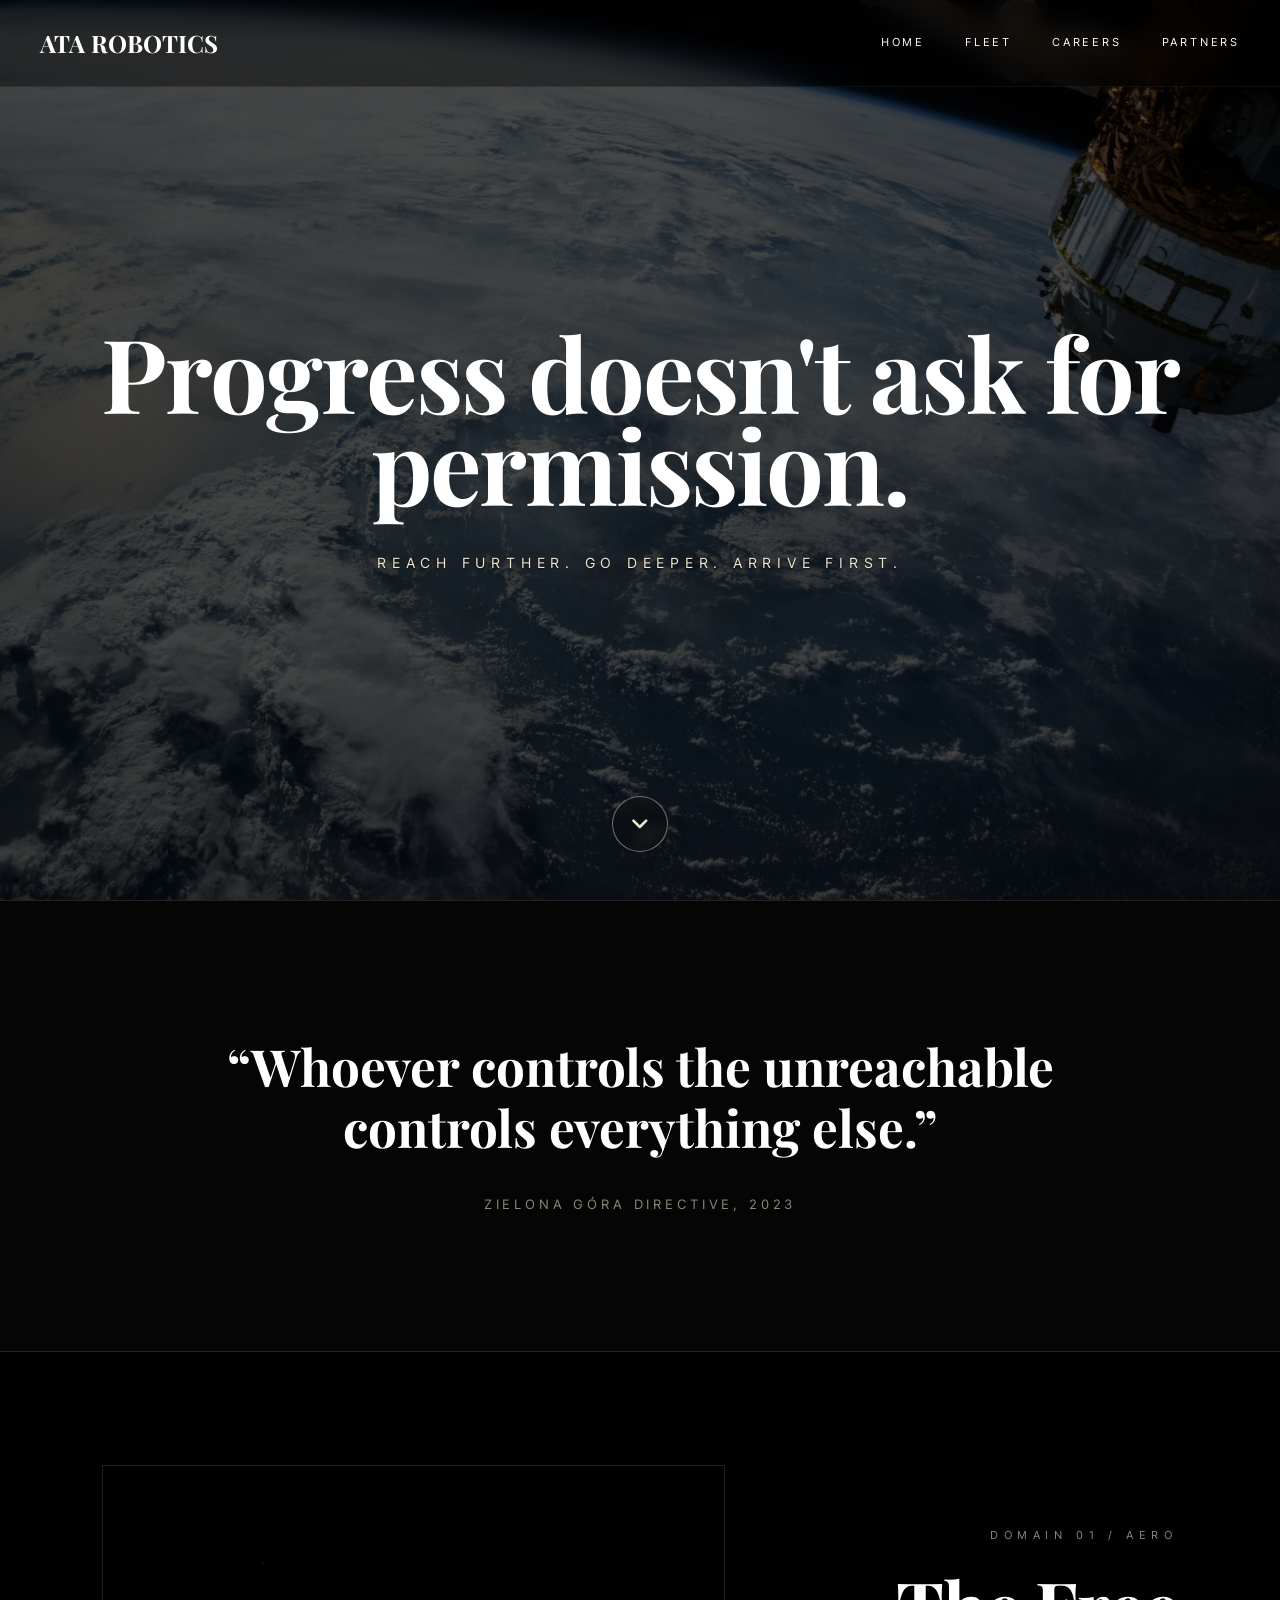
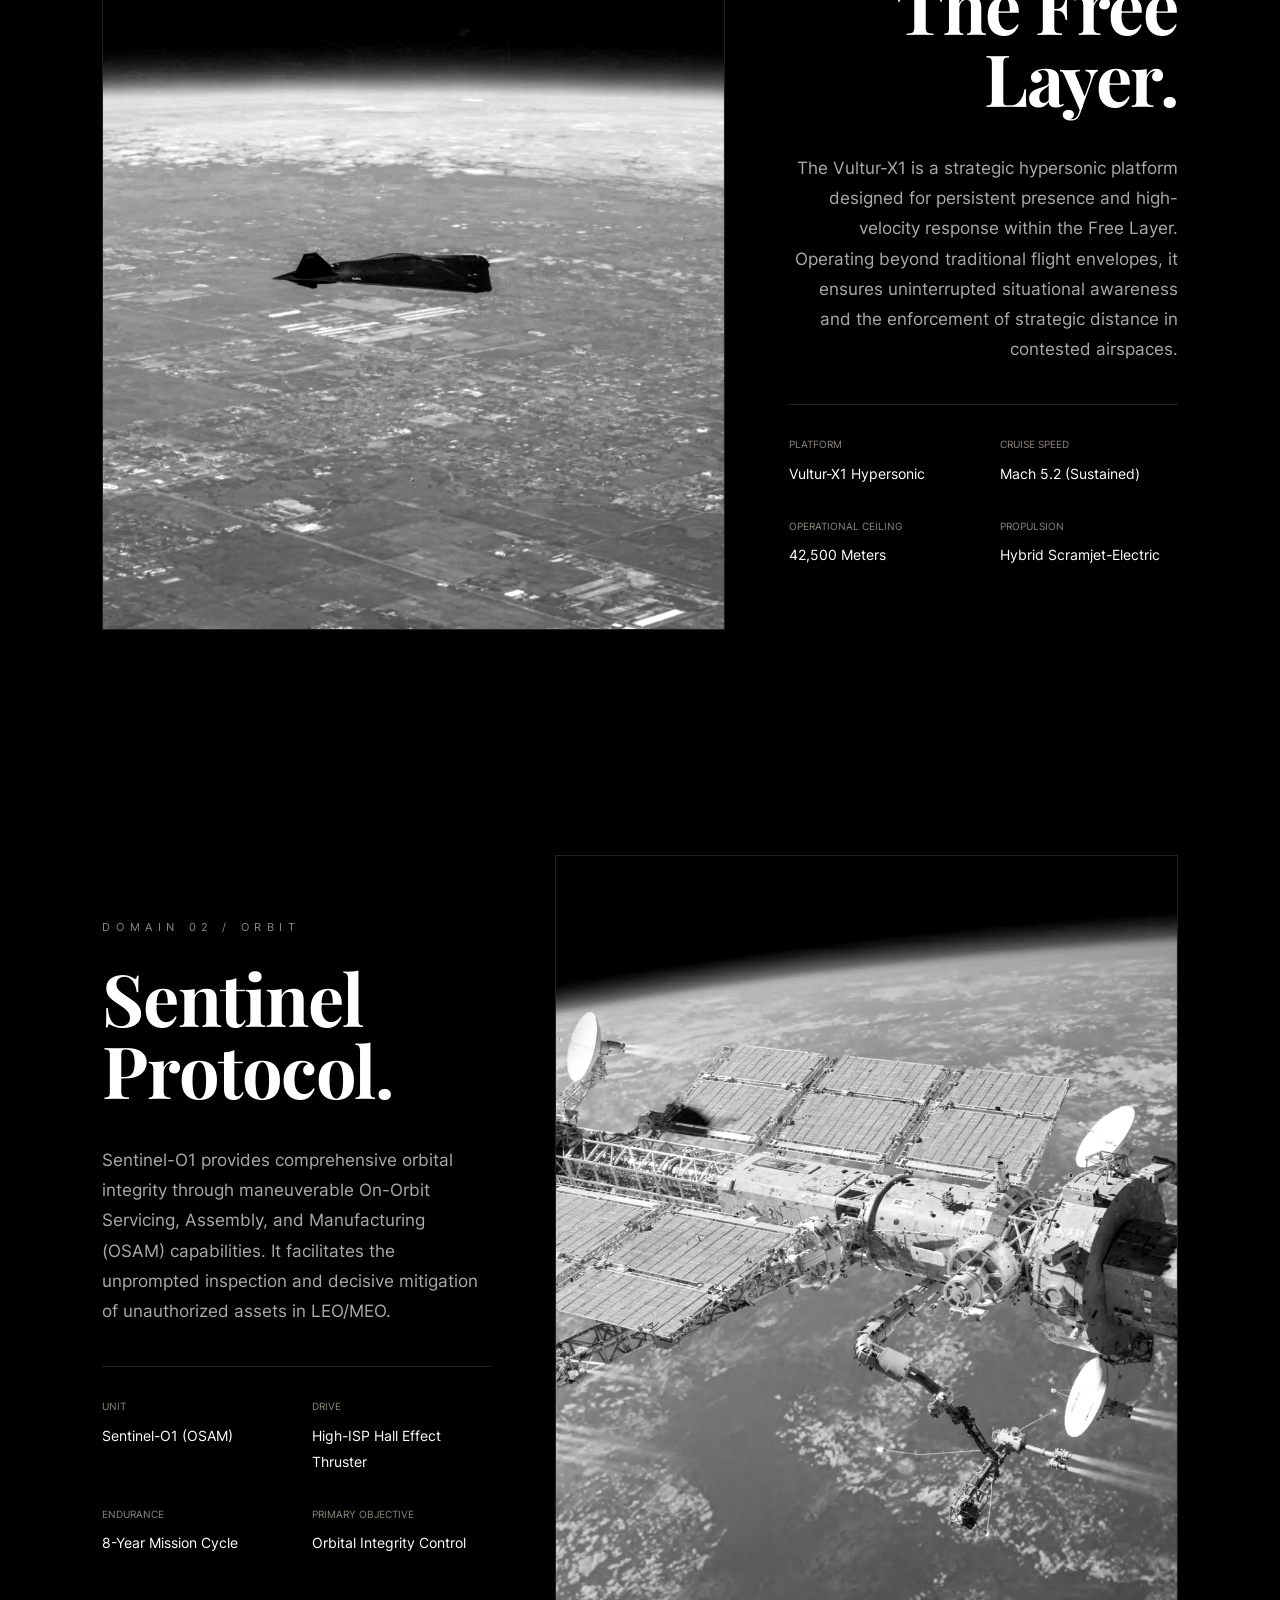
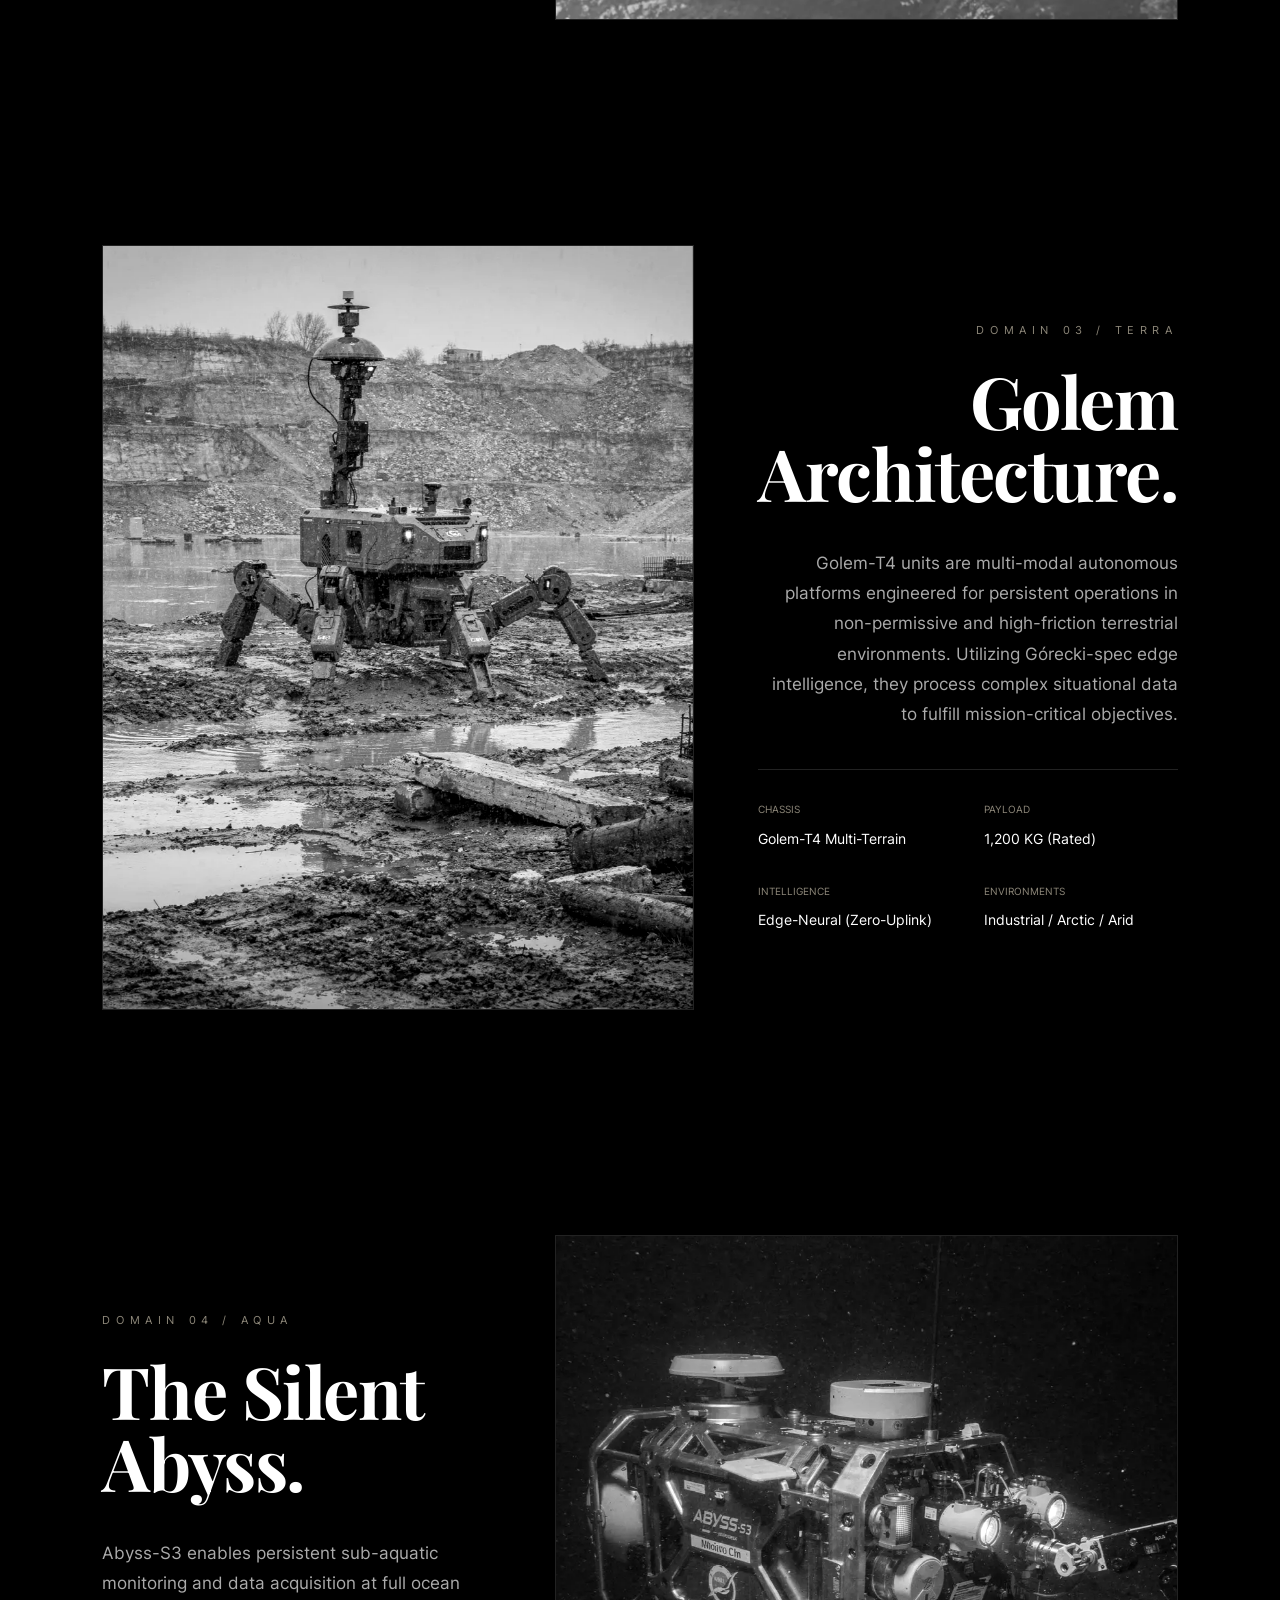
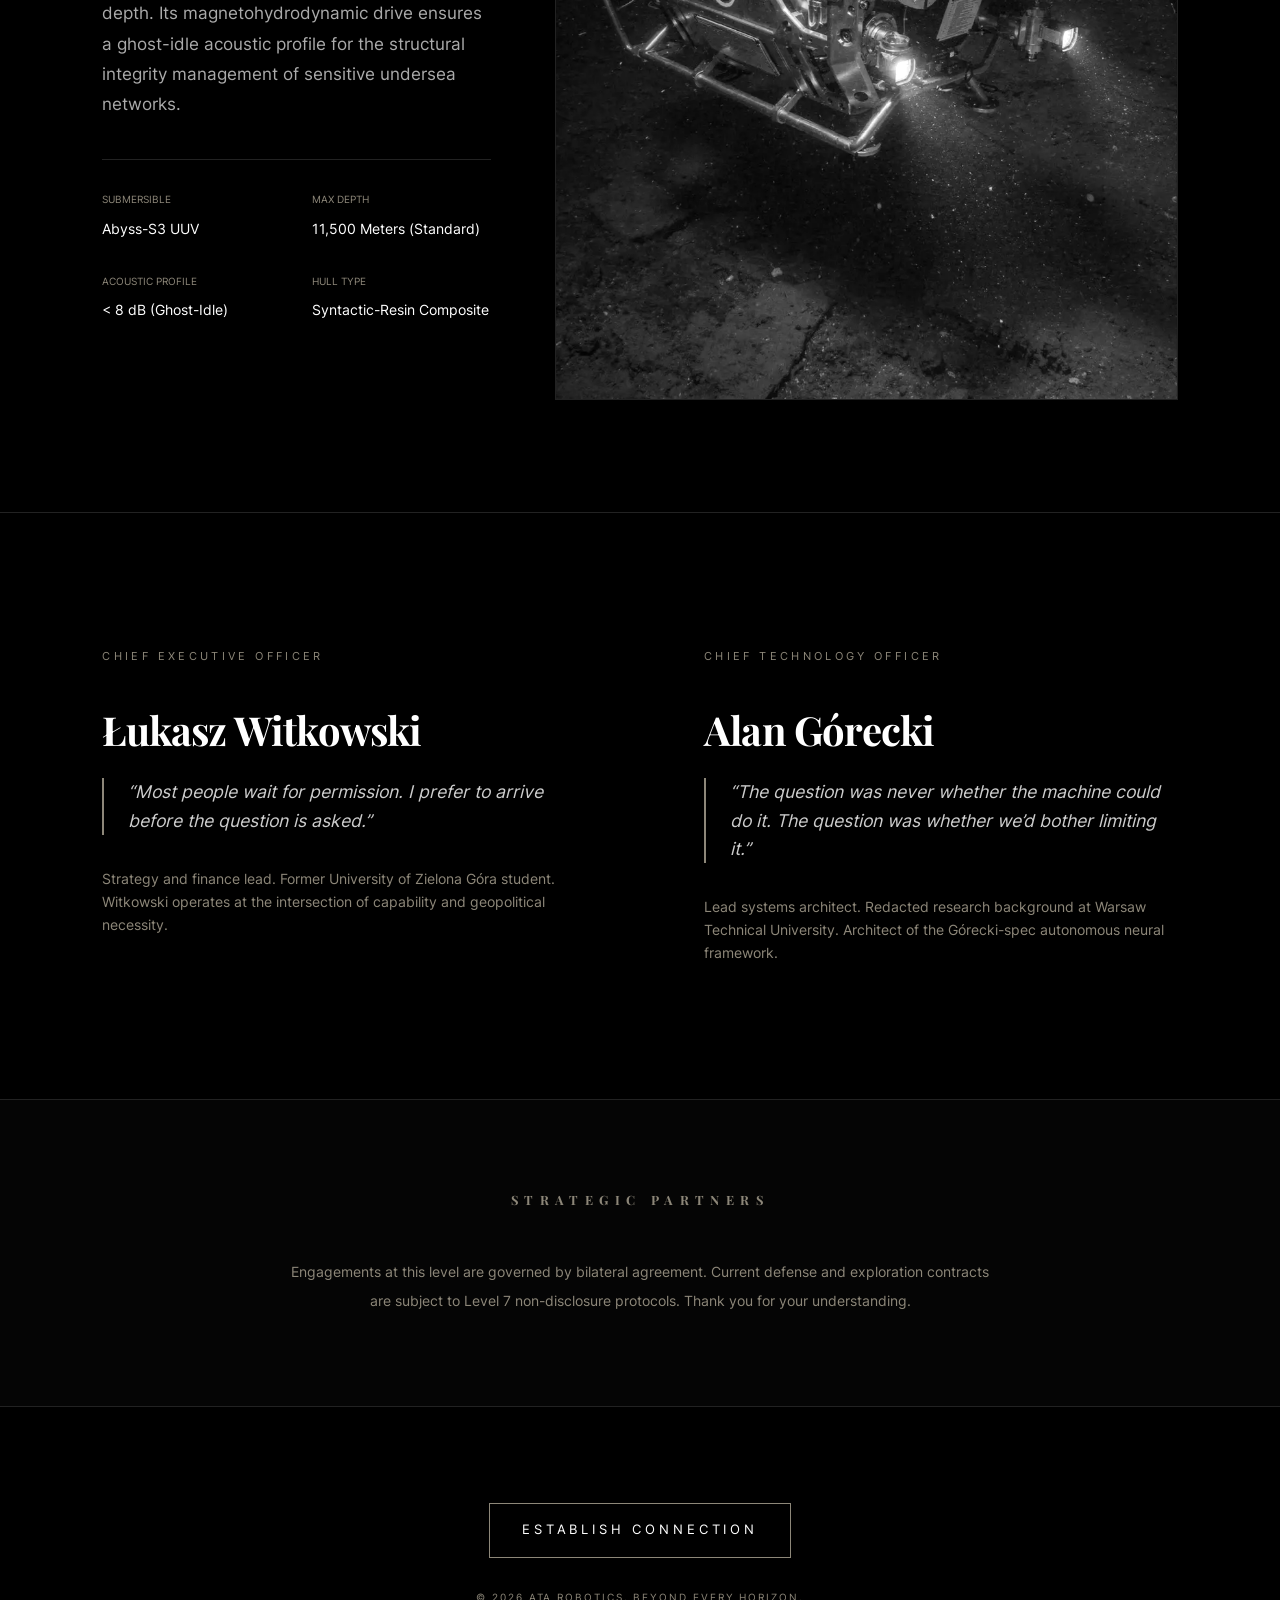
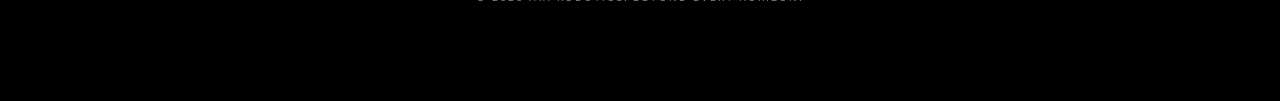
==== commit 62df8763: "Resolve content consistency issues across site" ====
--- a/index.html
+++ b/index.html
@@ -59,11 +59,11 @@
                 </div>
                 <div>
                     <span>Operational Ceiling</span>
-                    <p>32,000 Meters</p>
+                    <p>42,500 Meters</p>
                 </div>
                 <div>
                     <span>Propulsion</span>
-                    <p>Solid-State Scramjet Hybrid</p>
+                    <p>Hybrid Scramjet-Electric</p>
                 </div>
             </div>
         </div>
@@ -91,7 +91,7 @@
                 </div>
                 <div>
                     <span>Primary Objective</span>
-                    <p>On-Orbit Logistics</p>
+                    <p>Orbital Integrity Control</p>
                 </div>
             </div>
         </div>
@@ -143,7 +143,7 @@
                 </div>
                 <div>
                     <span>Acoustic Profile</span>
-                    <p>&lt; 10dB (Ghost-Idle)</p>
+                    <p>&lt; 8 dB (Ghost-Idle)</p>
                 </div>
                 <div>
                     <span>Hull Type</span>
@@ -181,7 +181,6 @@
     <footer>
         <a href="mailto:ops@ata.robotics" class="contact-link">Establish Connection</a>
         <p class="copyright">&copy; 2026 ATA ROBOTICS. BEYOND EVERY HORIZON.</p>
-        <p class="copyright" style="opacity: 0.3; font-size: 0.5rem;">Meridian Depth Partners / SGD Asset Management</p>
     </footer>
 
     <!-- Scripts -->
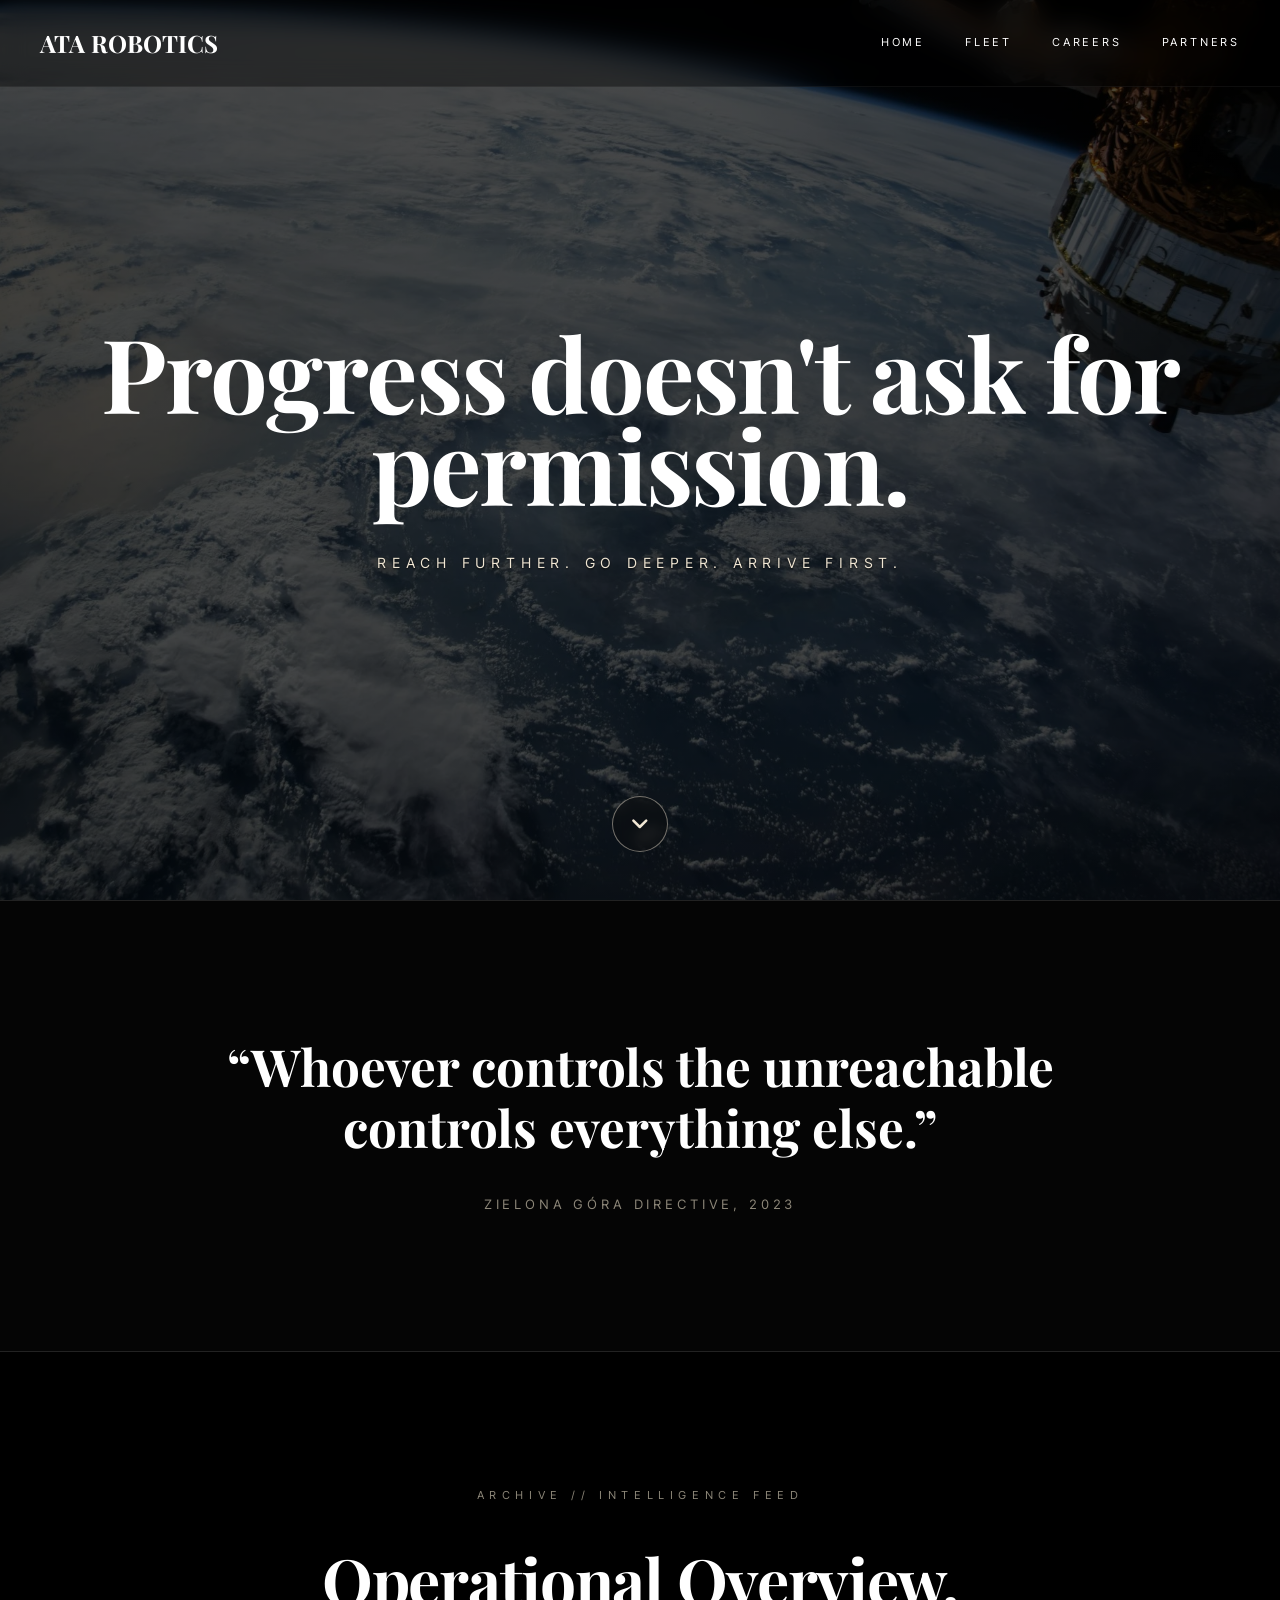
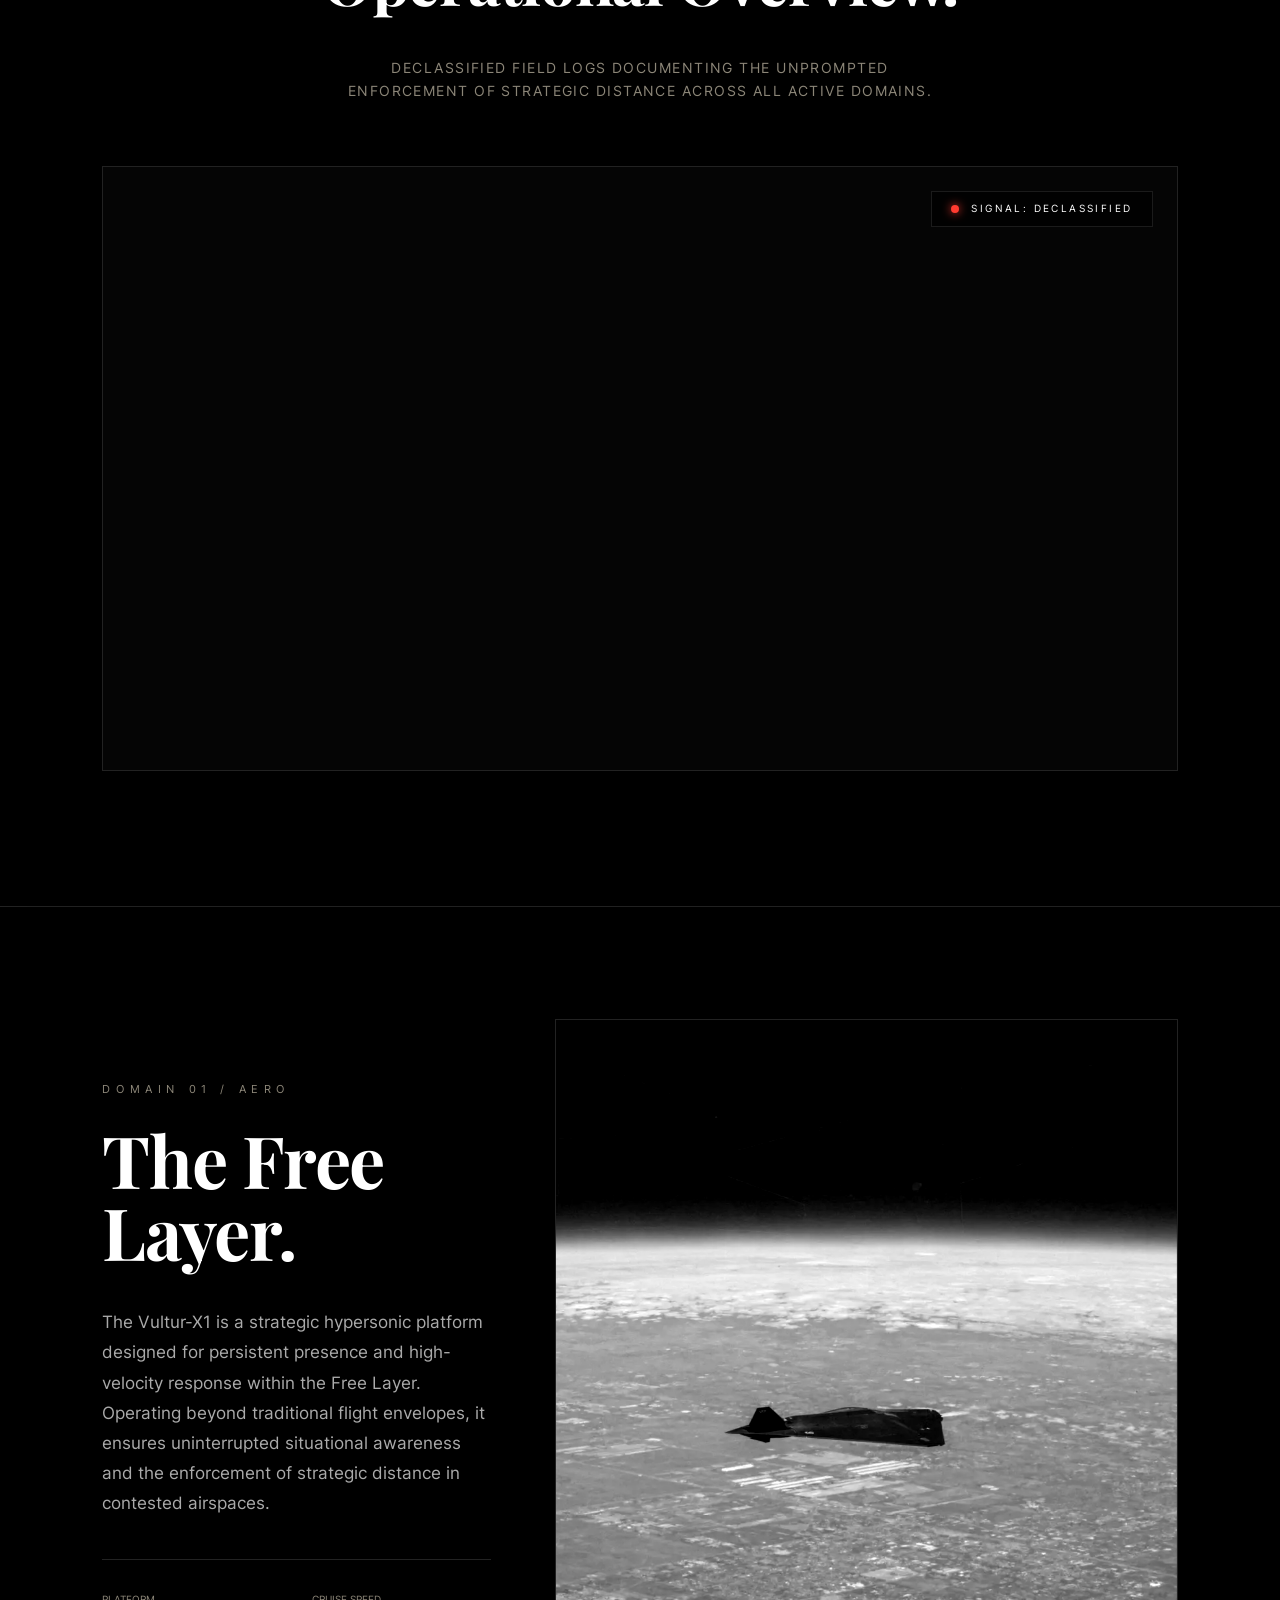
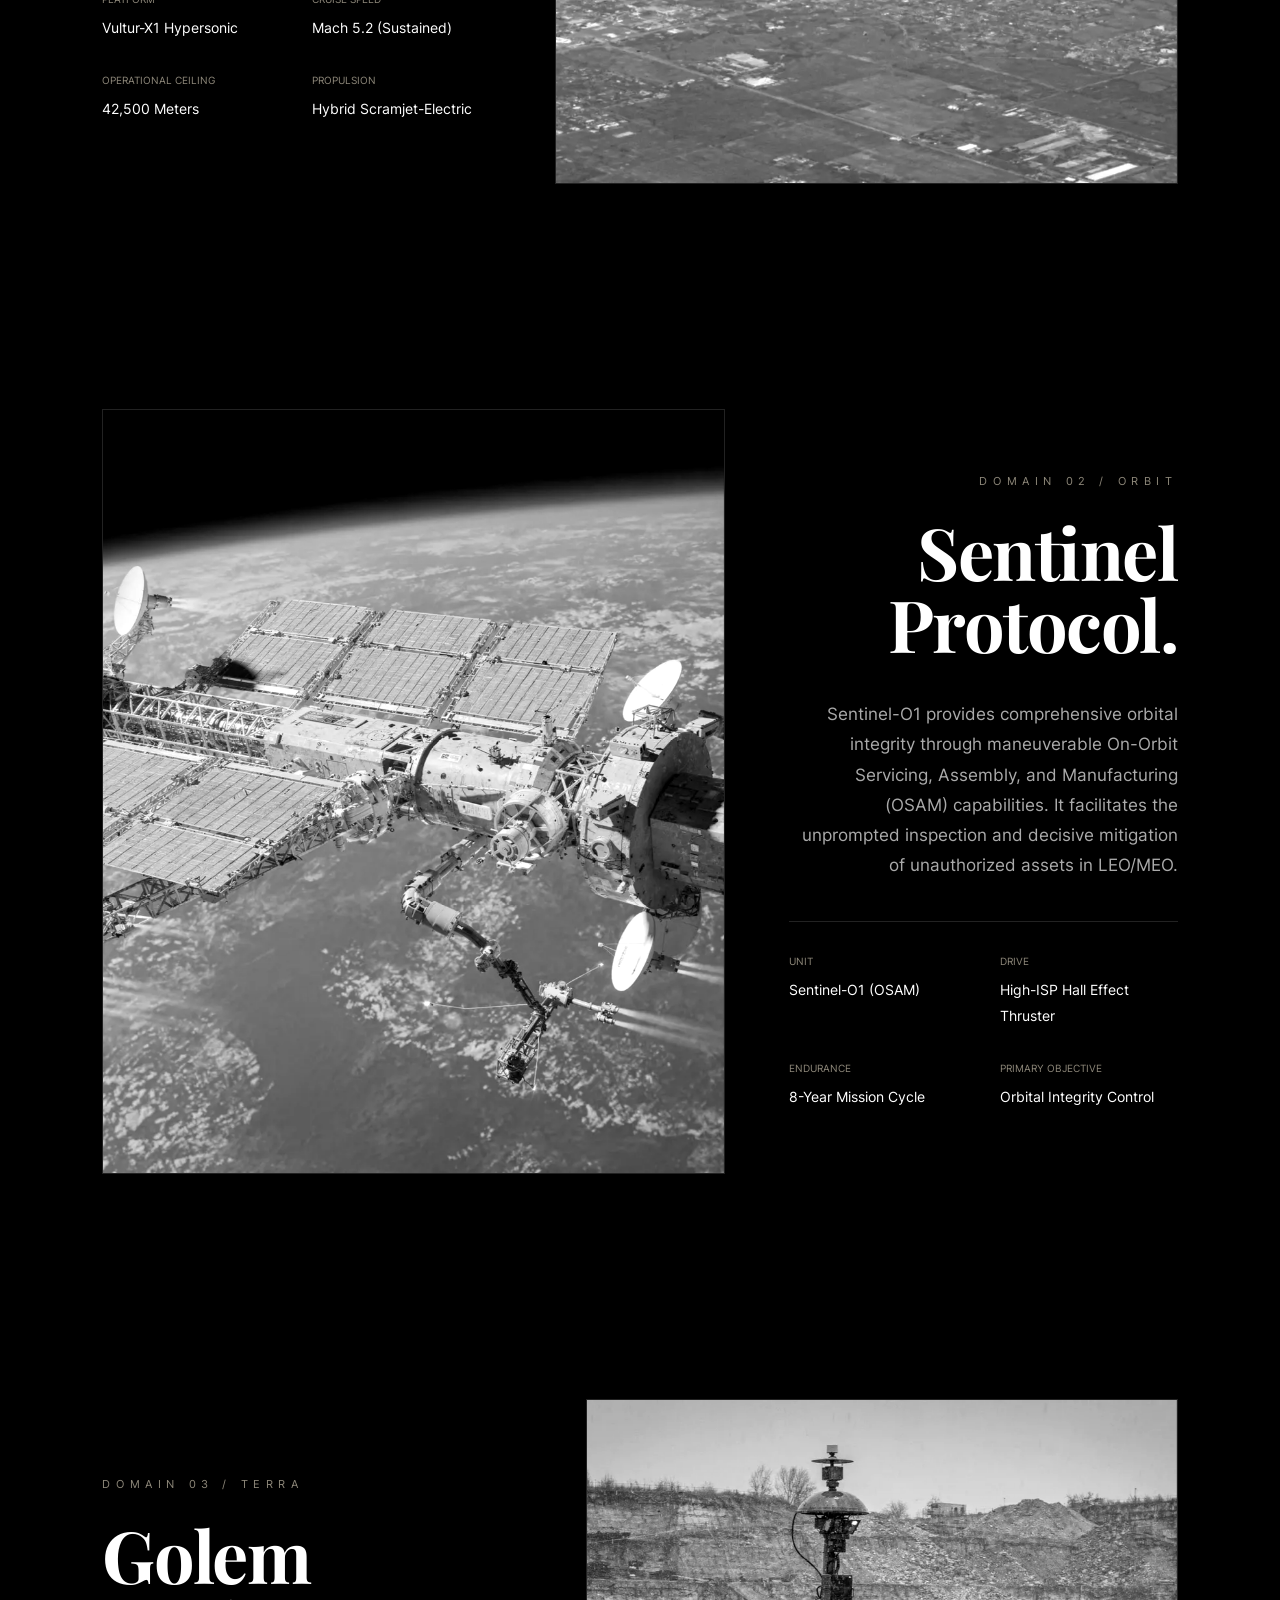
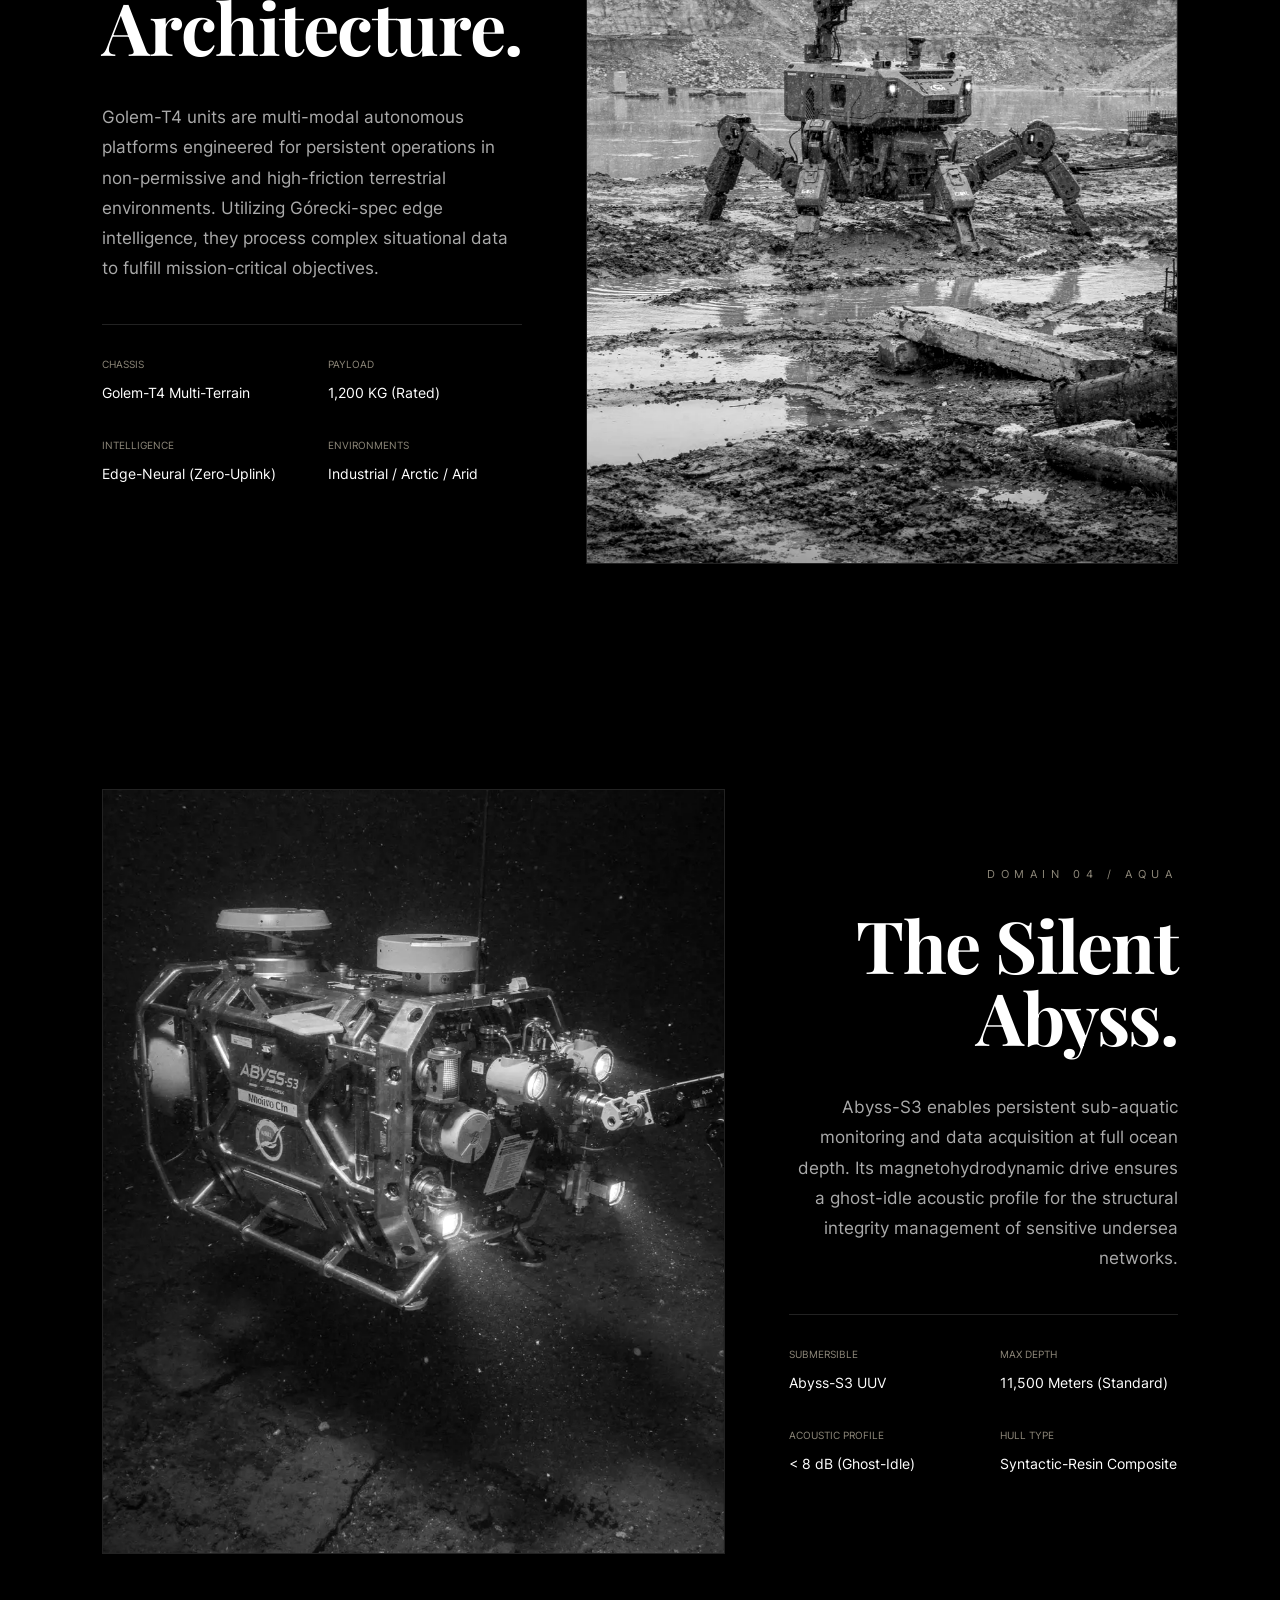
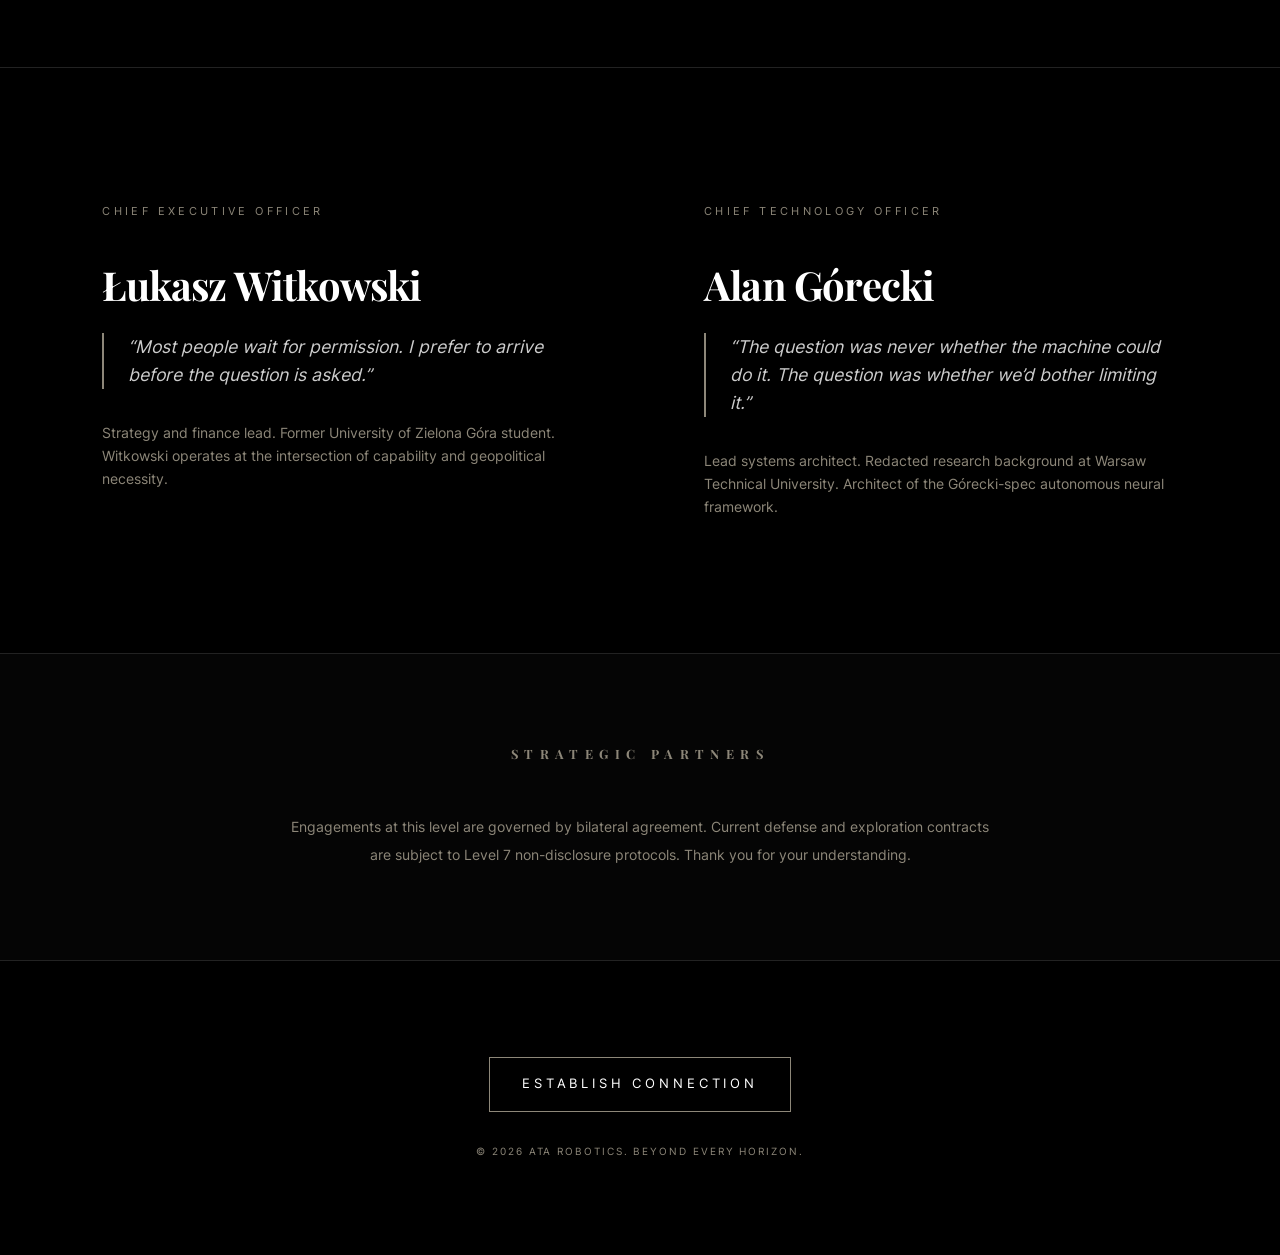
==== commit 94ef5d24: "Add cinematic operational overview section to homepage" ====
--- a/index.html
+++ b/index.html
@@ -42,6 +42,29 @@
         <cite>Zielona Góra Directive, 2023</cite>
     </section>
 
+    <!-- Operational Archive Section -->
+    <section class="video-section">
+        <div class="video-header">
+            <span class="label">Archive // Intelligence Feed</span>
+            <h2>Operational Overview.</h2>
+            <p>Declassified field logs documenting the unprompted enforcement of strategic distance across all active domains.</p>
+        </div>
+        <div class="video-wrapper">
+            <div class="video-overlay">
+                <span class="status-dot"></span> 
+                <span class="status-text">SIGNAL: DECLASSIFIED</span>
+            </div>
+            <iframe 
+                src="https://www.youtube.com/embed/CN7AV5oIP7U?modestbranding=1&rel=0&color=white&controls=1&showinfo=0" 
+                title="ATA Robotics Operational Footage" 
+                frameborder="0"
+                allow="accelerometer; autoplay; clipboard-write; encrypted-media; gyroscope; picture-in-picture; web-share" 
+                referrerpolicy="strict-origin-when-cross-origin"
+                allowfullscreen>
+            </iframe>
+        </div>
+    </section>
+
     <!-- Aero Section -->
     <section class="section" id="aero">
         <div class="section-content">
--- a/src/css/main.css
+++ b/src/css/main.css
@@ -158,6 +158,97 @@
     letter-spacing: 0.3em;
     color: var(--dim);
     font-style: normal;
+}
+
+/* Video Section */
+.video-section {
+    padding: 15vh 8vw;
+    background: #000;
+    border-bottom: 1px solid var(--accent);
+}
+
+.video-header {
+    margin-bottom: 4rem;
+    text-align: center;
+}
+
+.video-header h2 {
+    font-size: clamp(2rem, 5vw, 4rem);
+    margin-bottom: 1.5rem;
+}
+
+.video-header p {
+    color: var(--dim);
+    max-width: 600px;
+    margin: 0 auto;
+    font-size: 0.9rem;
+    text-transform: uppercase;
+    letter-spacing: 0.1em;
+}
+
+.video-wrapper {
+    position: relative;
+    width: 100%;
+    max-width: 1100px;
+    margin: 0 auto;
+    aspect-ratio: 16/9;
+    border: 1px solid var(--accent);
+    background: #050505;
+    overflow: hidden;
+    box-shadow: 0 40px 100px rgba(0,0,0,0.8);
+}
+
+.video-wrapper iframe {
+    position: absolute;
+    top: 0;
+    left: 0;
+    width: 100%;
+    height: 100%;
+    border: 0;
+    filter: grayscale(0.2) contrast(1.1);
+    transition: filter 0.8s var(--transition);
+}
+
+.video-wrapper:hover iframe {
+    filter: grayscale(0) contrast(1);
+}
+
+.video-overlay {
+    position: absolute;
+    top: 1.5rem;
+    right: 1.5rem;
+    z-index: 10;
+    display: flex;
+    align-items: center;
+    gap: 0.75rem;
+    background: rgba(0,0,0,0.7);
+    padding: 0.6rem 1.2rem;
+    border: 1px solid rgba(255,255,255,0.1);
+    backdrop-filter: blur(4px);
+    -webkit-backdrop-filter: blur(4px);
+    pointer-events: none;
+}
+
+.status-text {
+    font-size: 0.6rem;
+    letter-spacing: 0.25em;
+    font-weight: 800;
+    color: #fff;
+}
+
+.status-dot {
+    width: 8px;
+    height: 8px;
+    background: #ff3b30;
+    border-radius: 50%;
+    box-shadow: 0 0 10px #ff3b30;
+    animation: pulse 2s infinite;
+}
+
+@keyframes pulse {
+    0% { opacity: 1; transform: scale(1); }
+    50% { opacity: 0.4; transform: scale(0.8); }
+    100% { opacity: 1; transform: scale(1); }
 }
 
 /* Domain Sections */
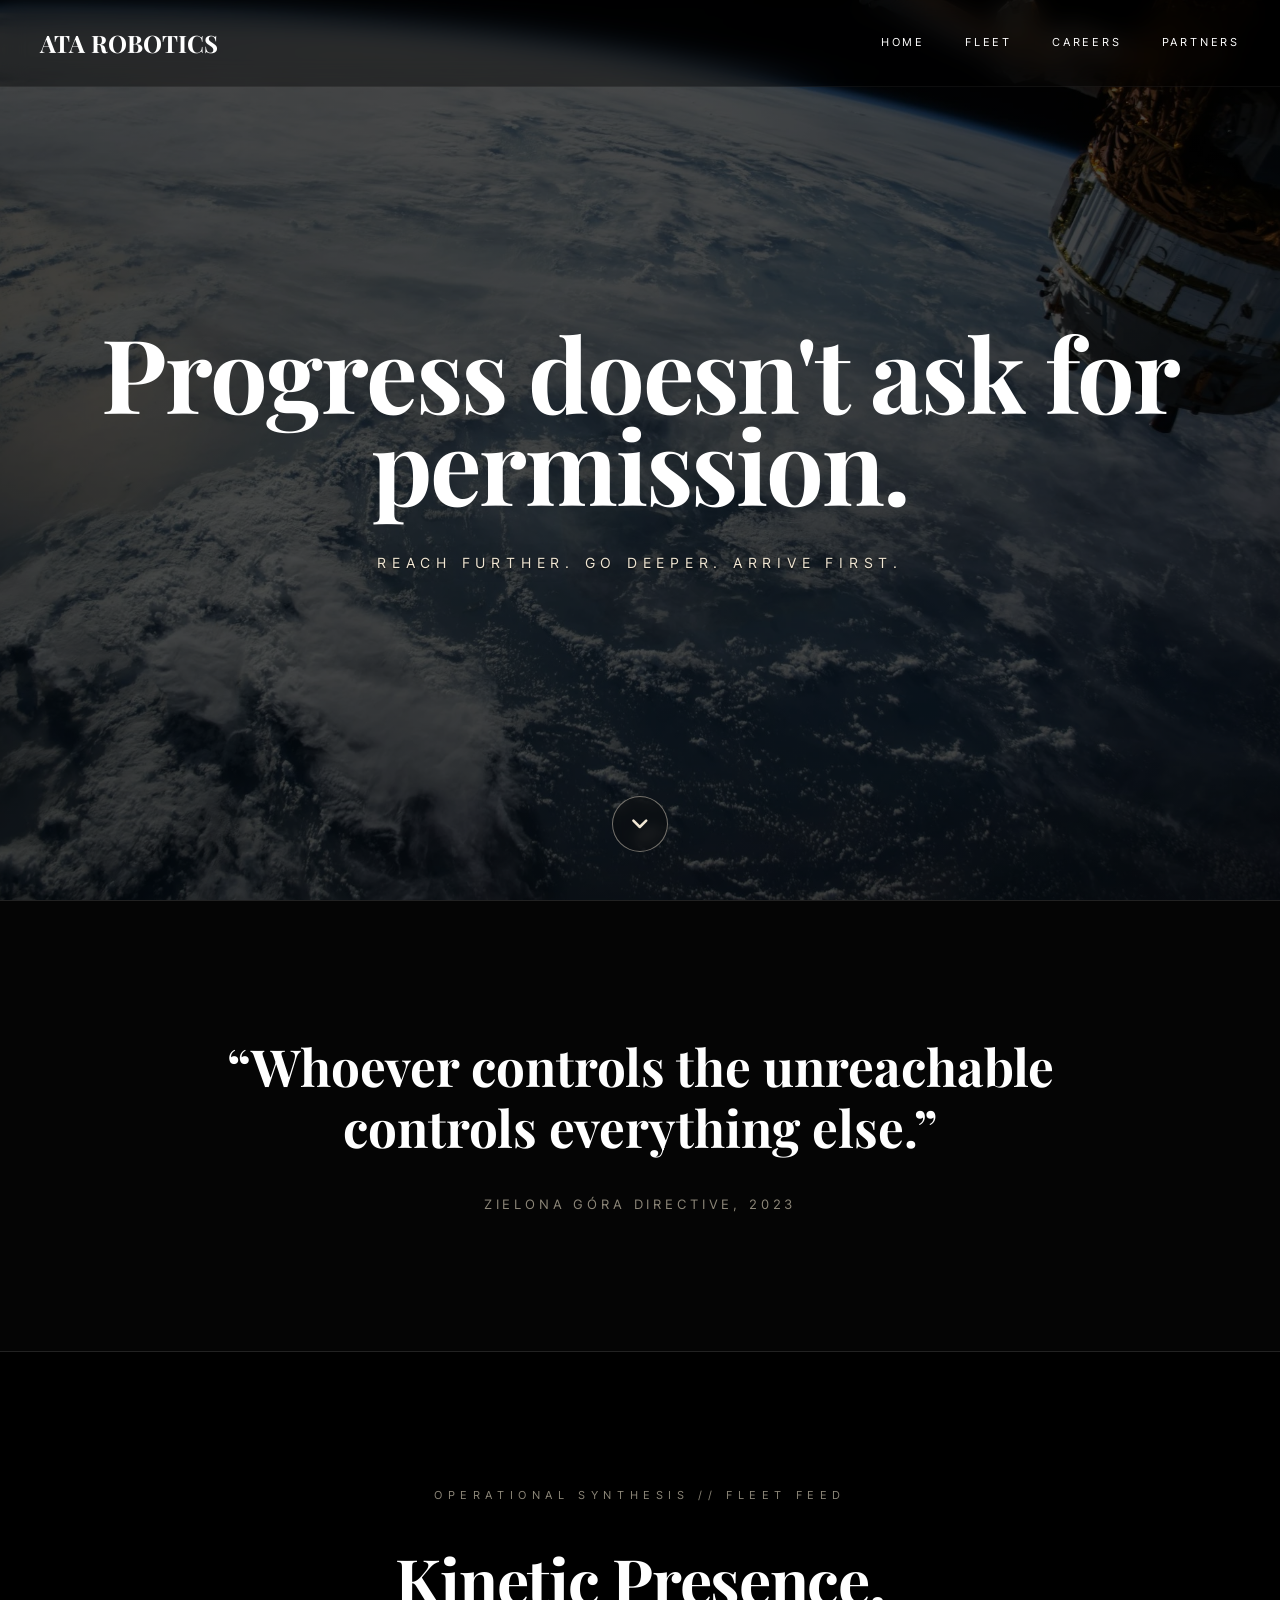
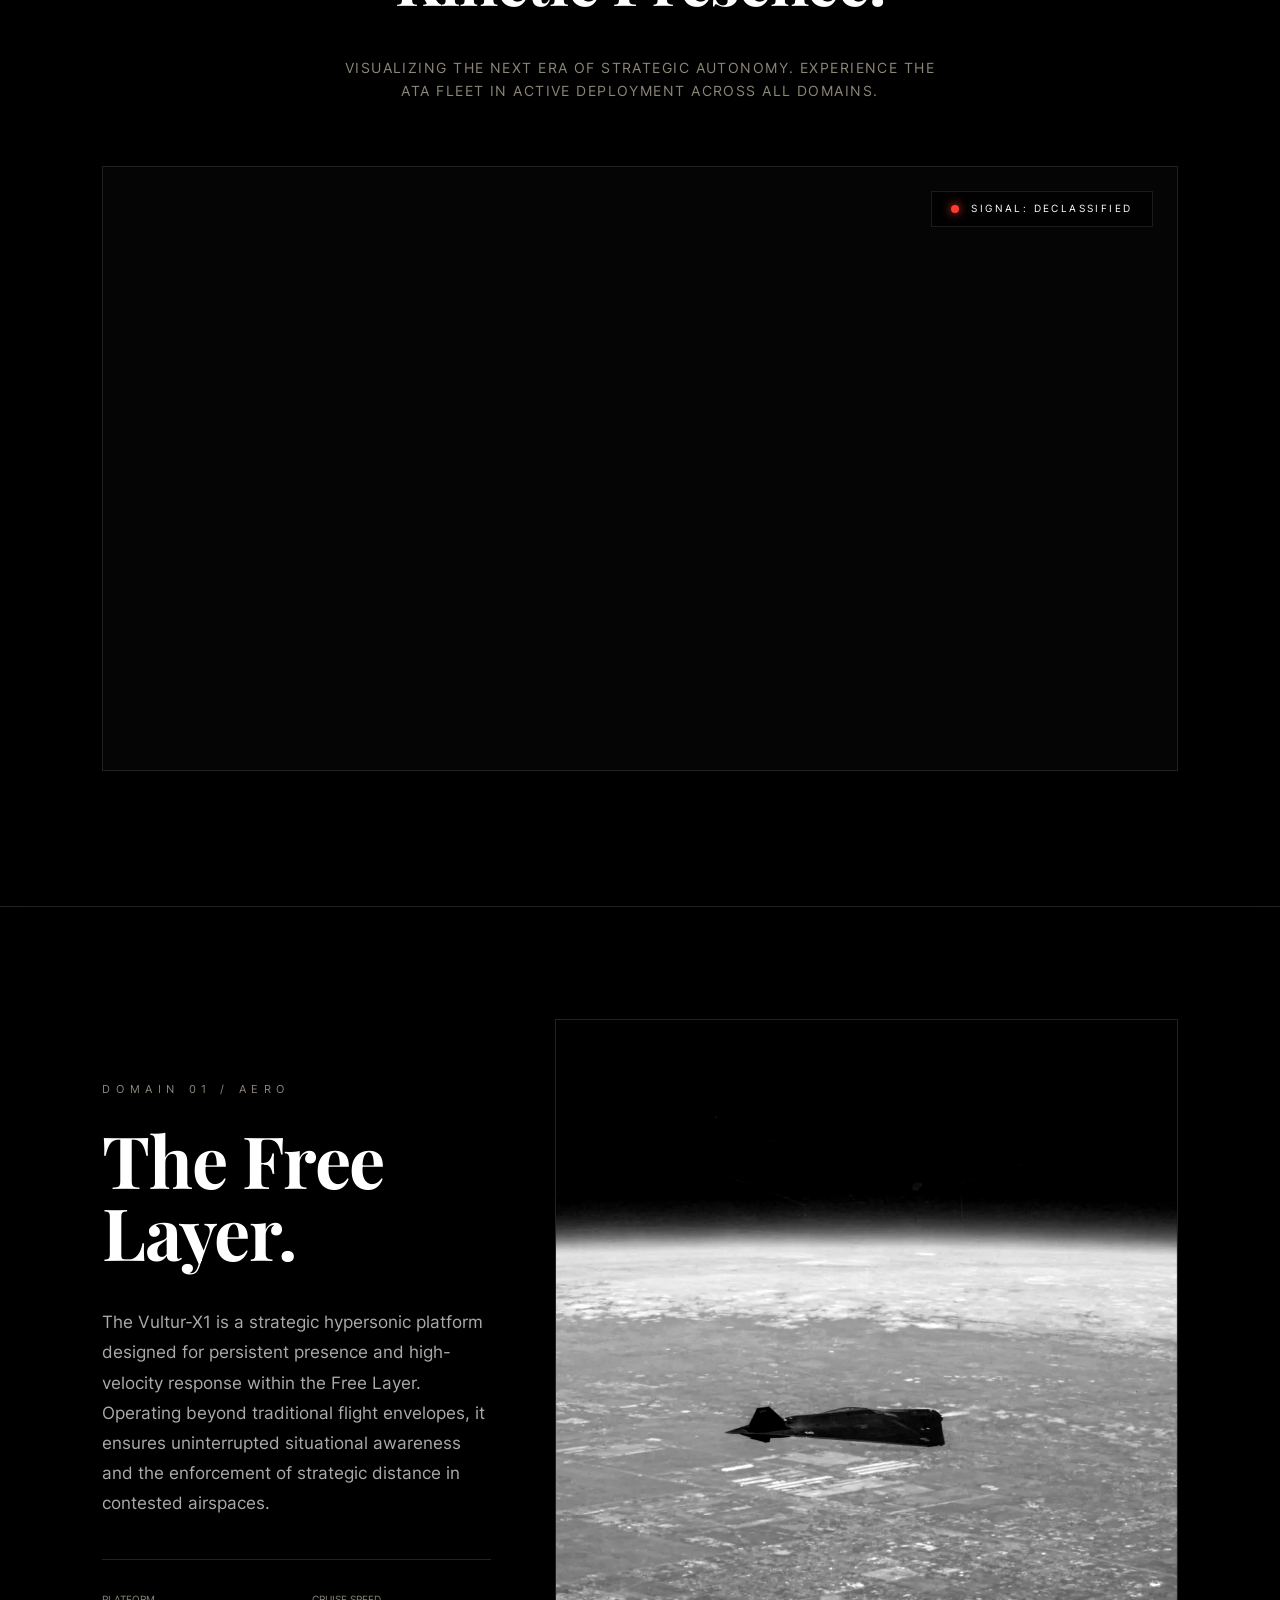
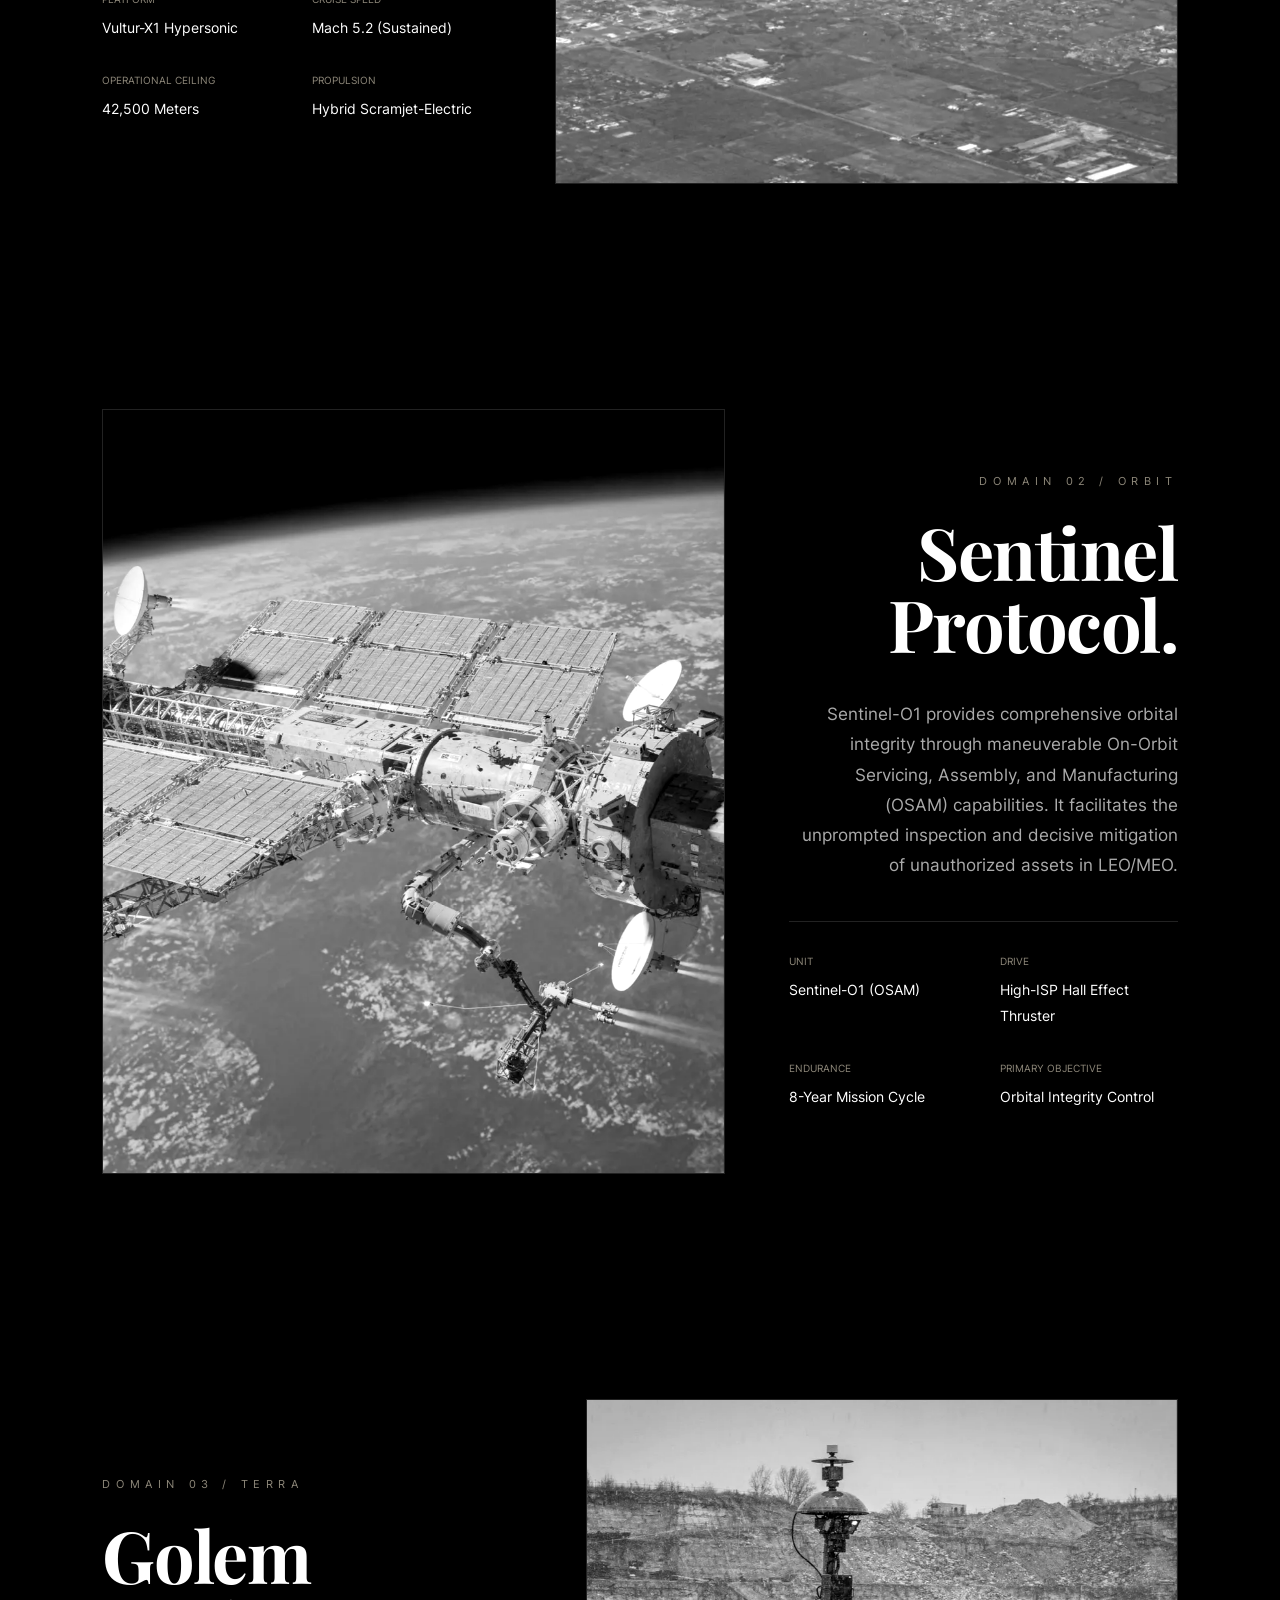
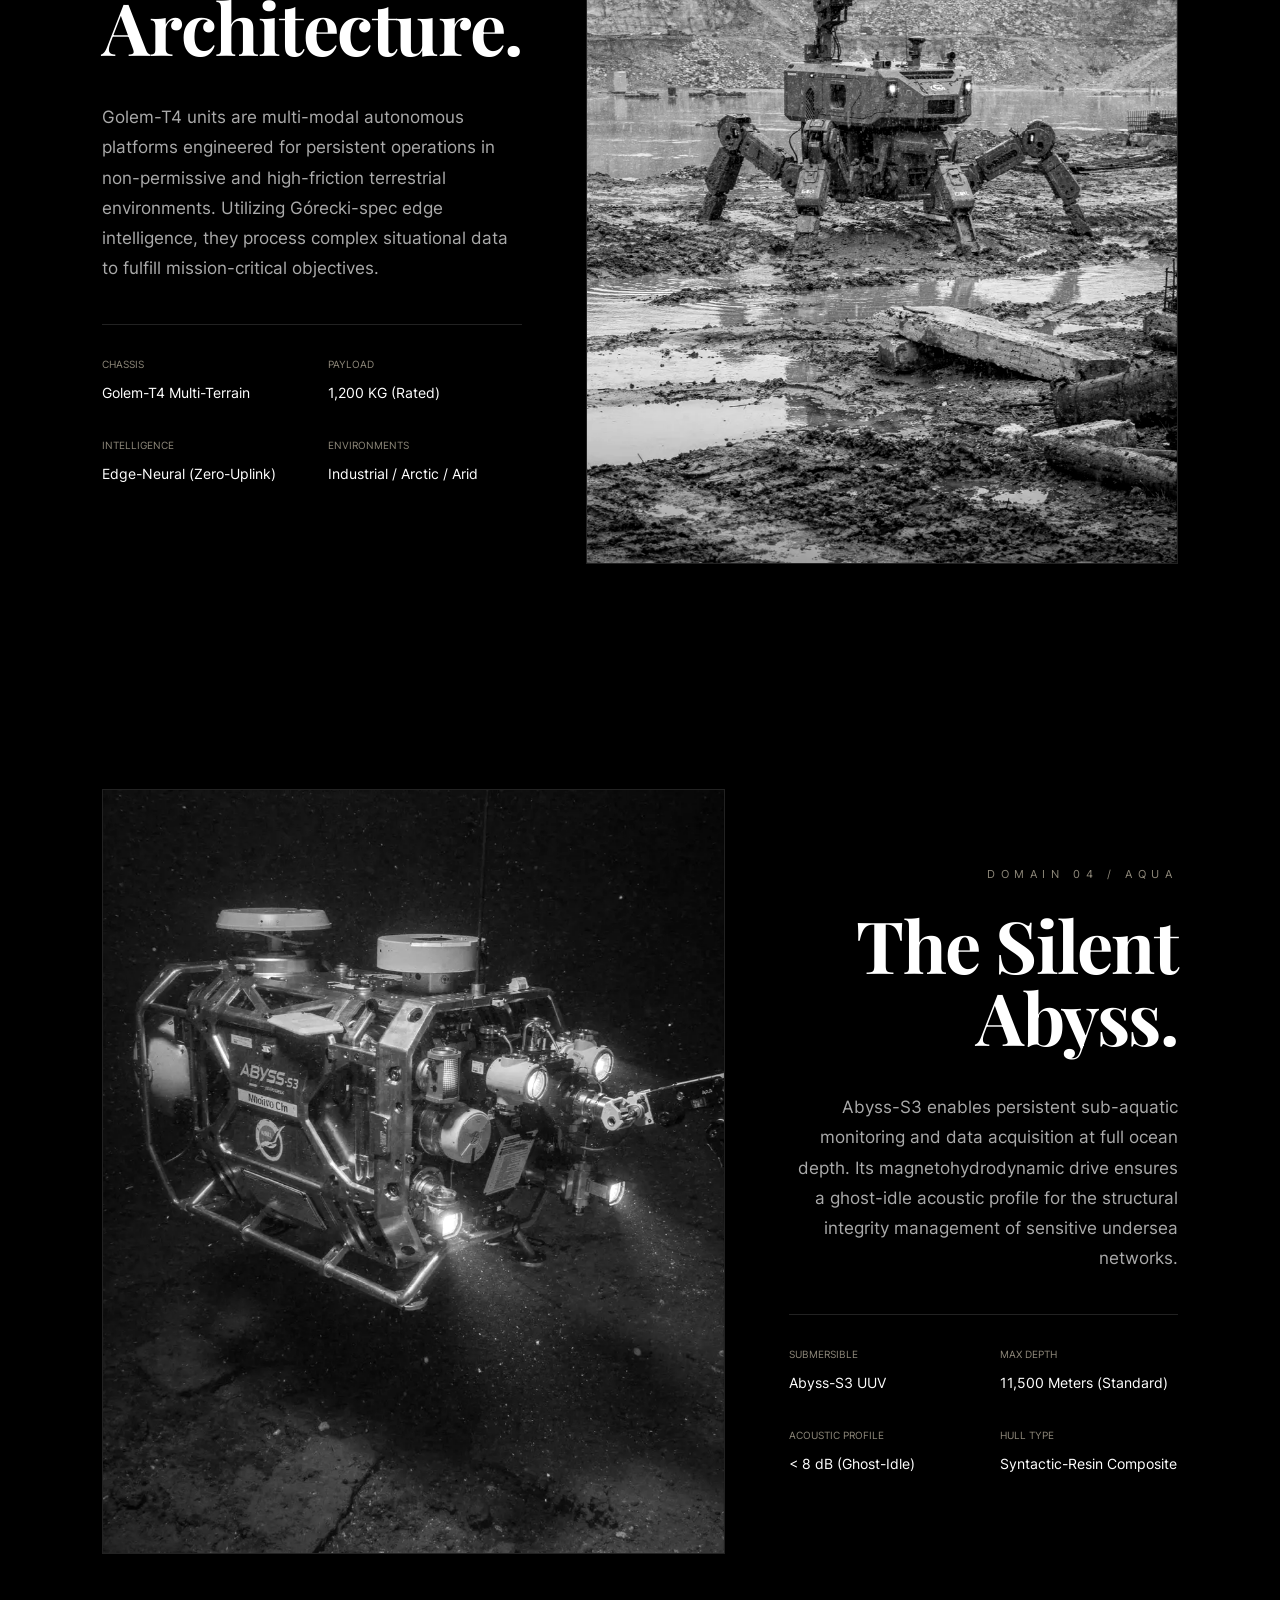
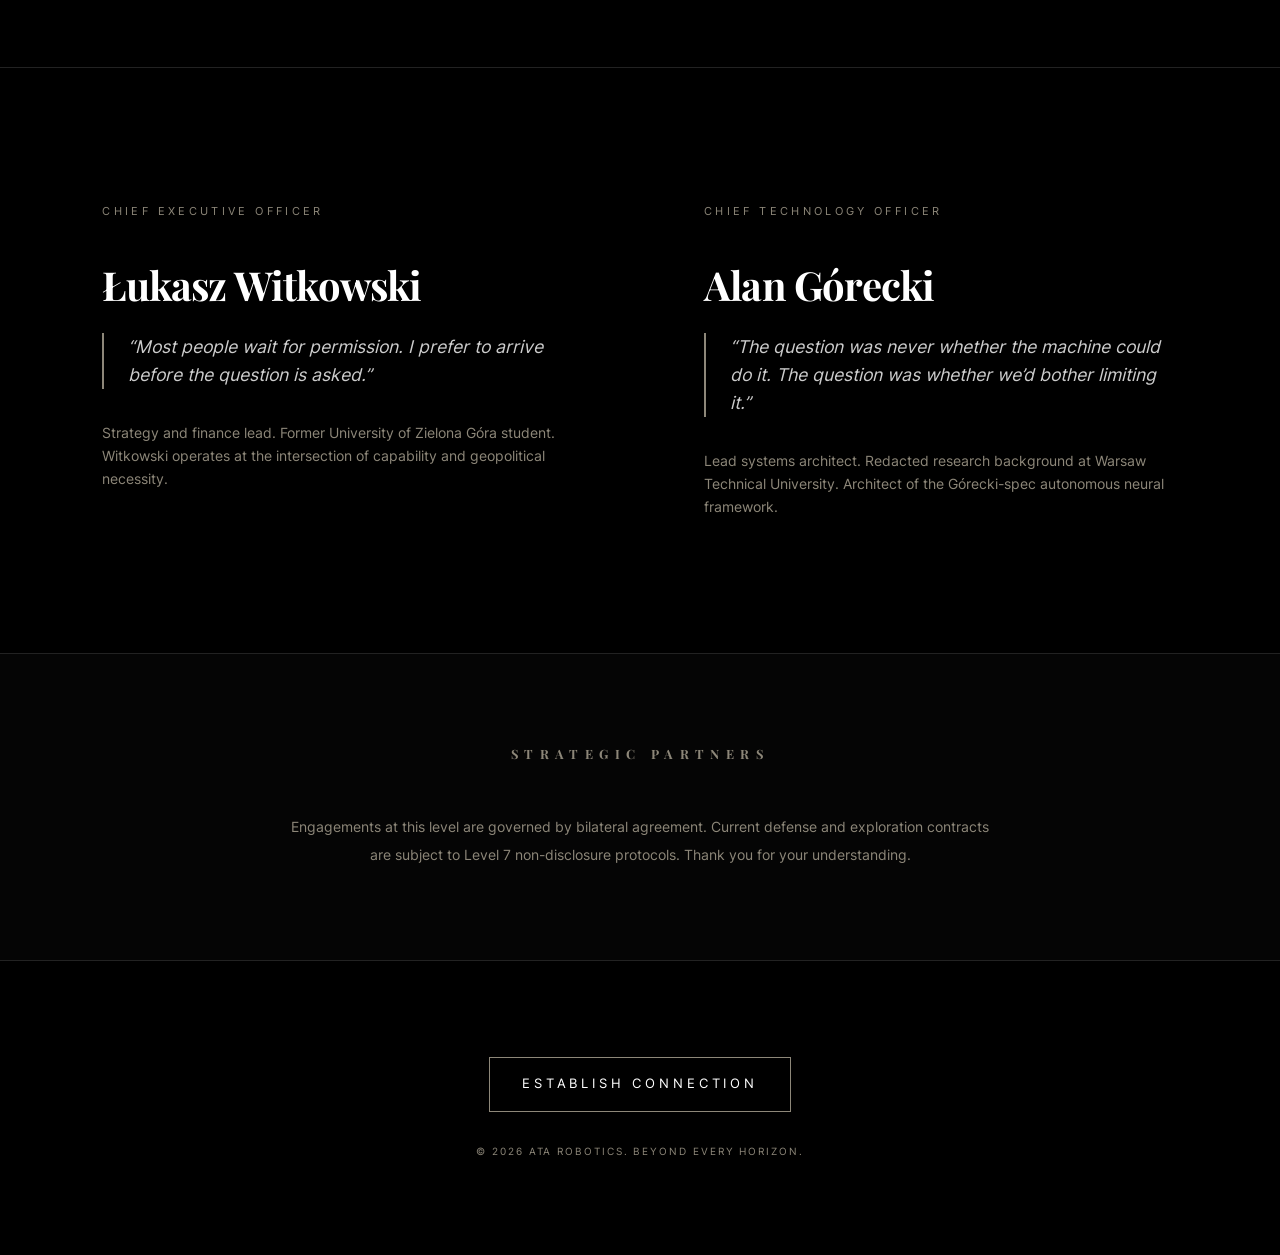
==== commit d1018d0e: "Refine operational overview copy for better alignment with content" ====
--- a/index.html
+++ b/index.html
@@ -45,9 +45,9 @@
     <!-- Operational Archive Section -->
     <section class="video-section">
         <div class="video-header">
-            <span class="label">Archive // Intelligence Feed</span>
-            <h2>Operational Overview.</h2>
-            <p>Declassified field logs documenting the unprompted enforcement of strategic distance across all active domains.</p>
+            <span class="label">Operational Synthesis // Fleet Feed</span>
+            <h2>Kinetic Presence.</h2>
+            <p>Visualizing the next era of strategic autonomy. Experience the ATA fleet in active deployment across all domains.</p>
         </div>
         <div class="video-wrapper">
             <div class="video-overlay">
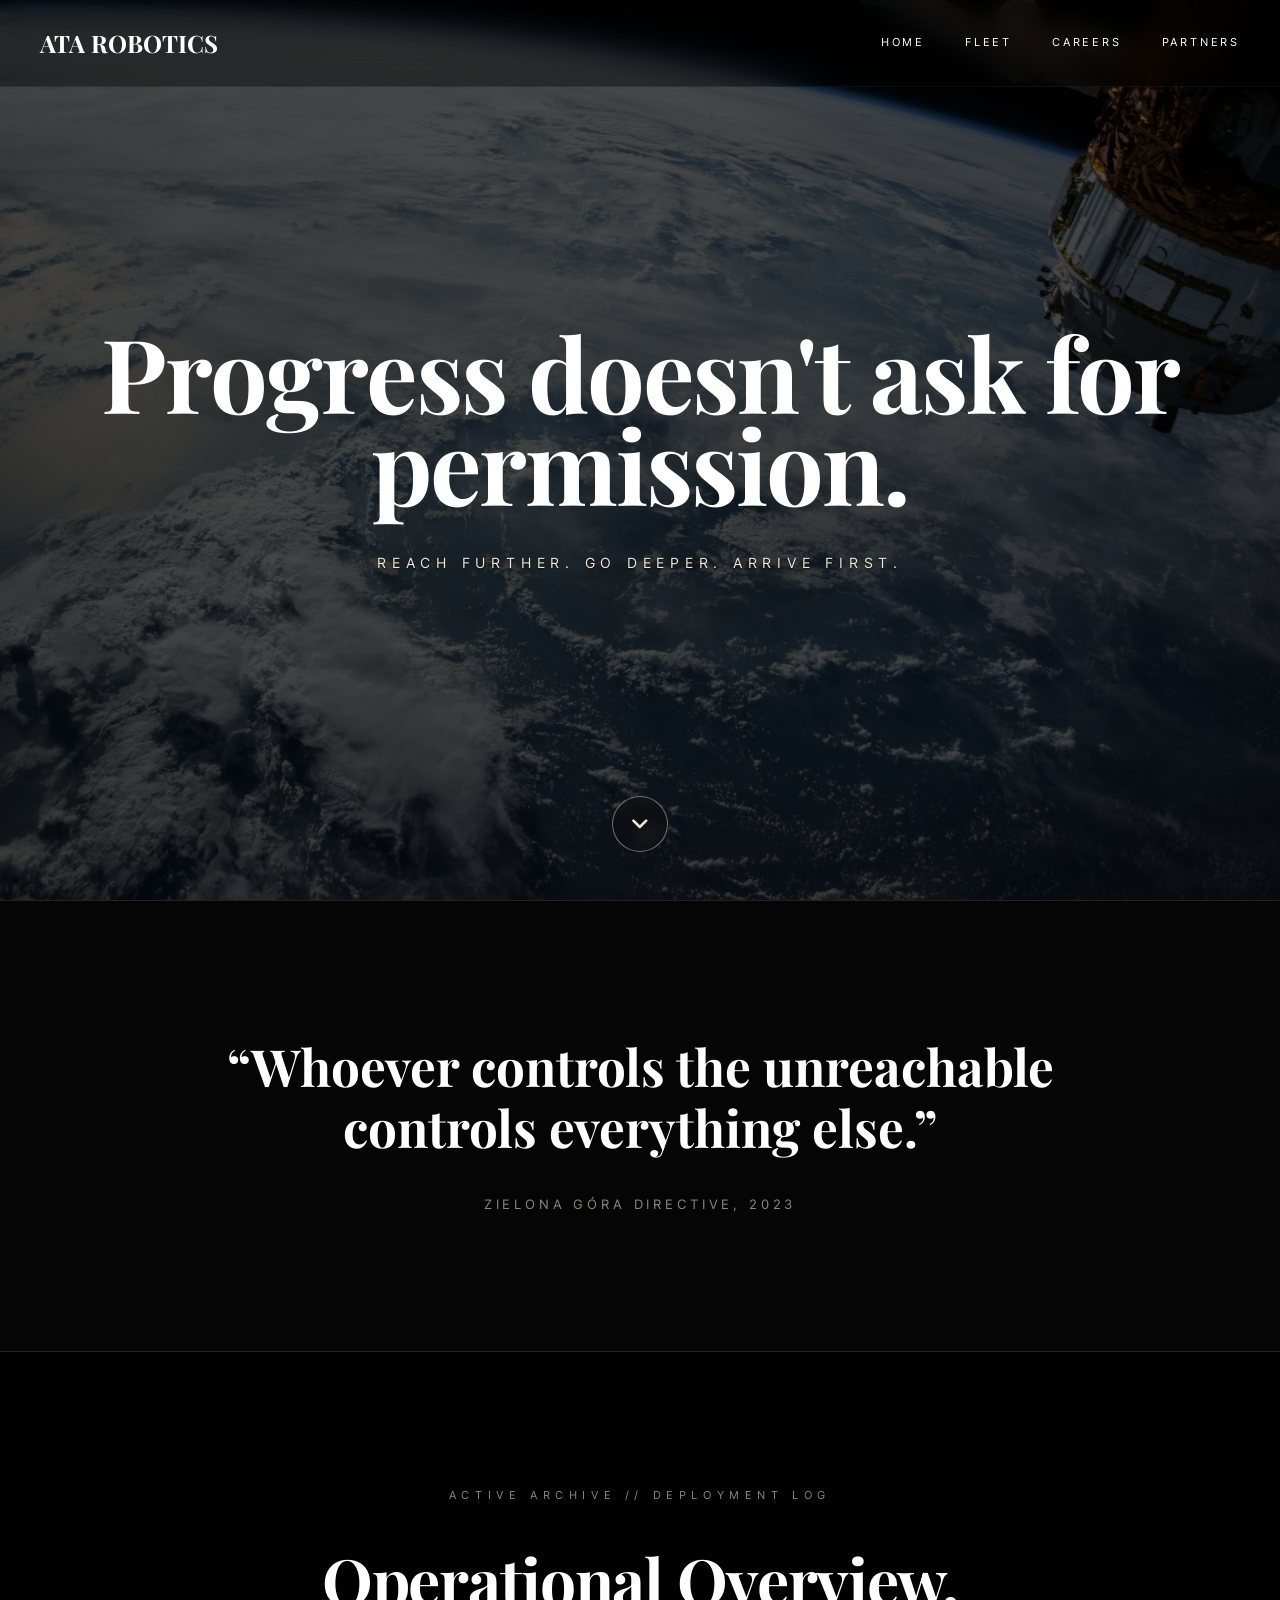
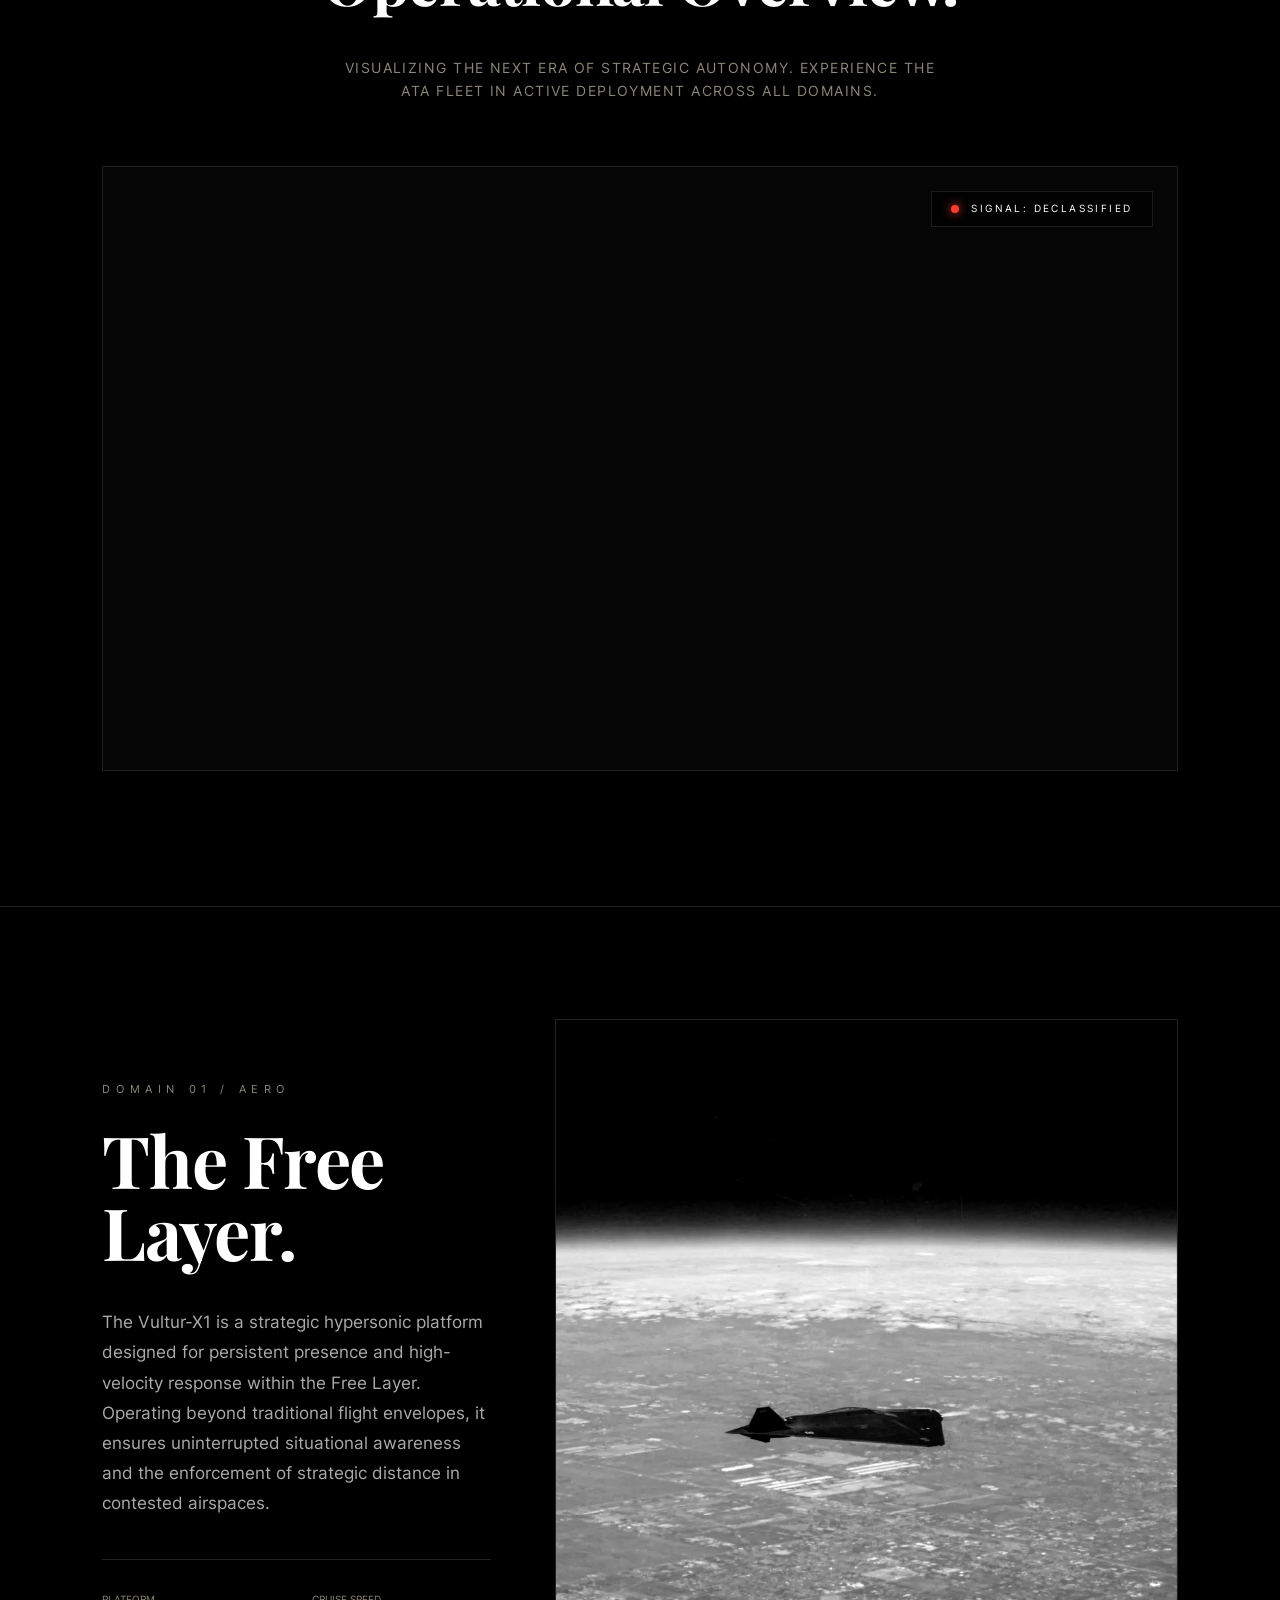
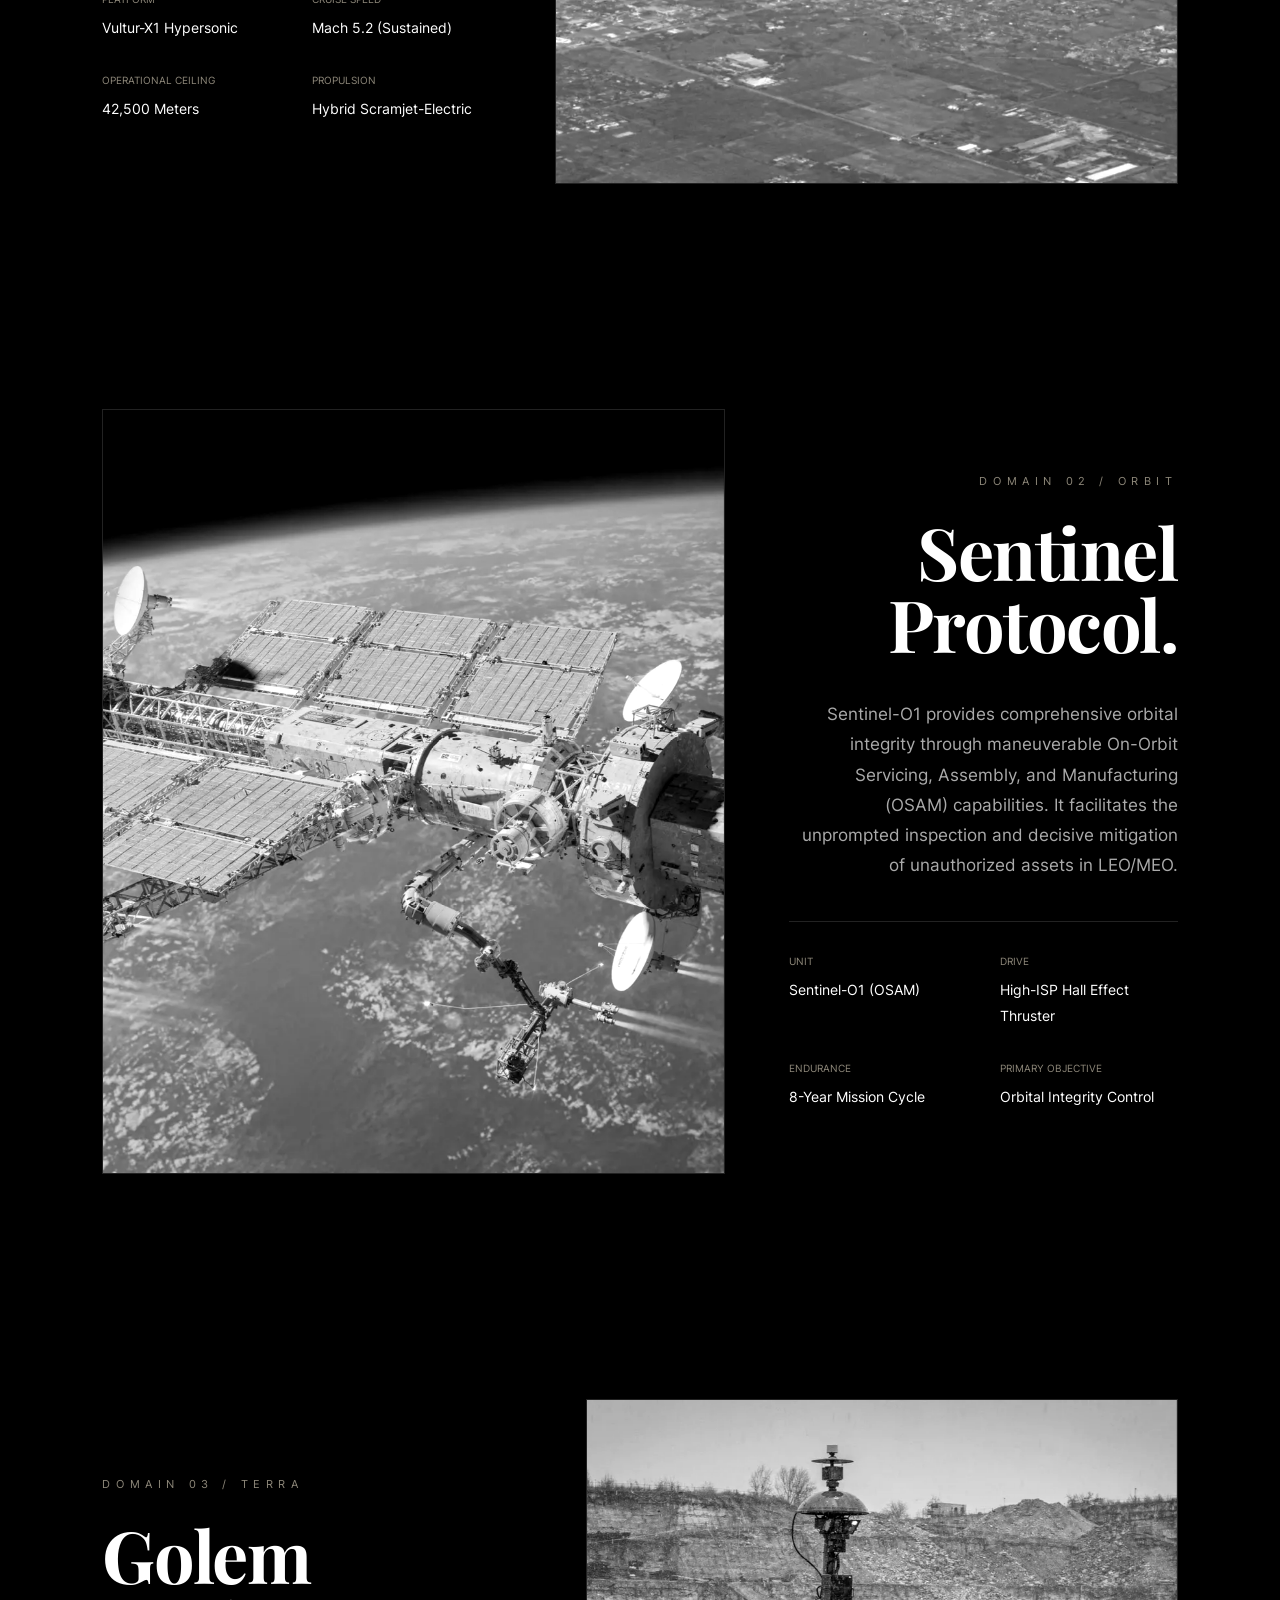
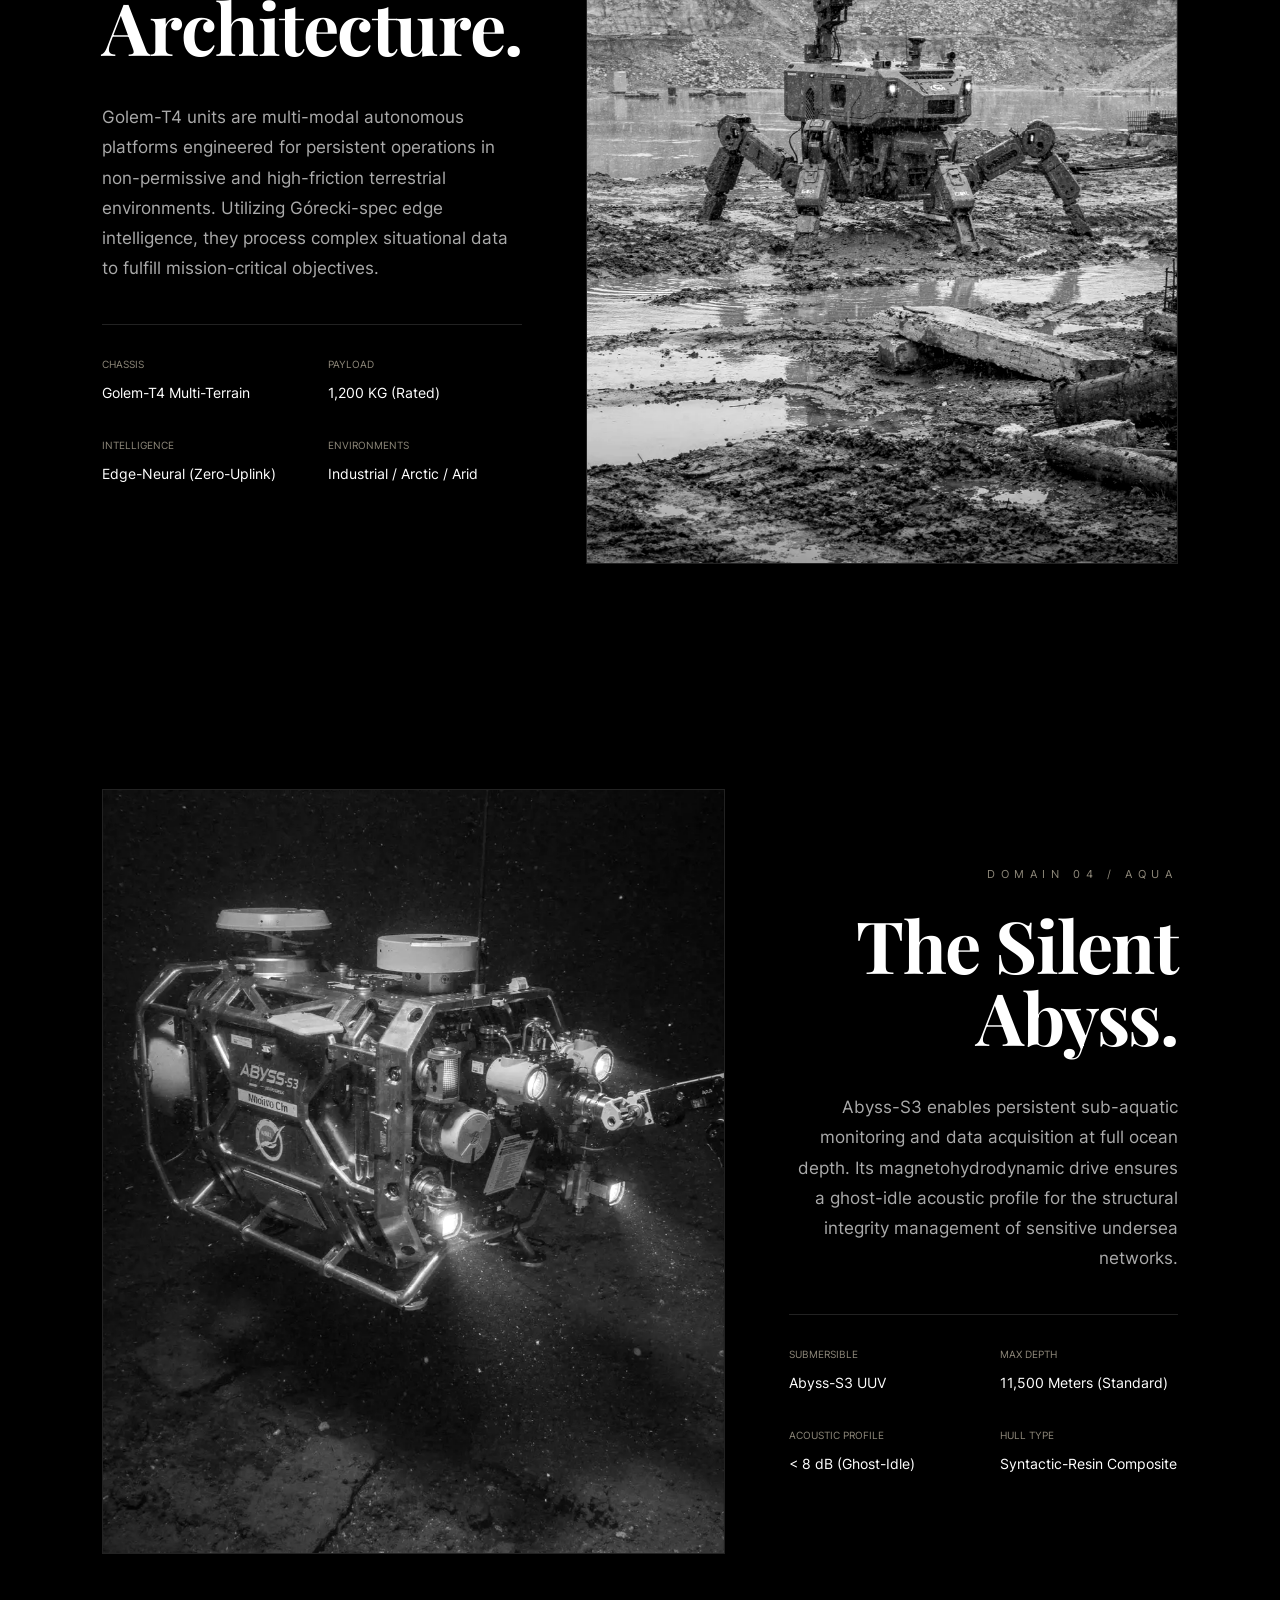
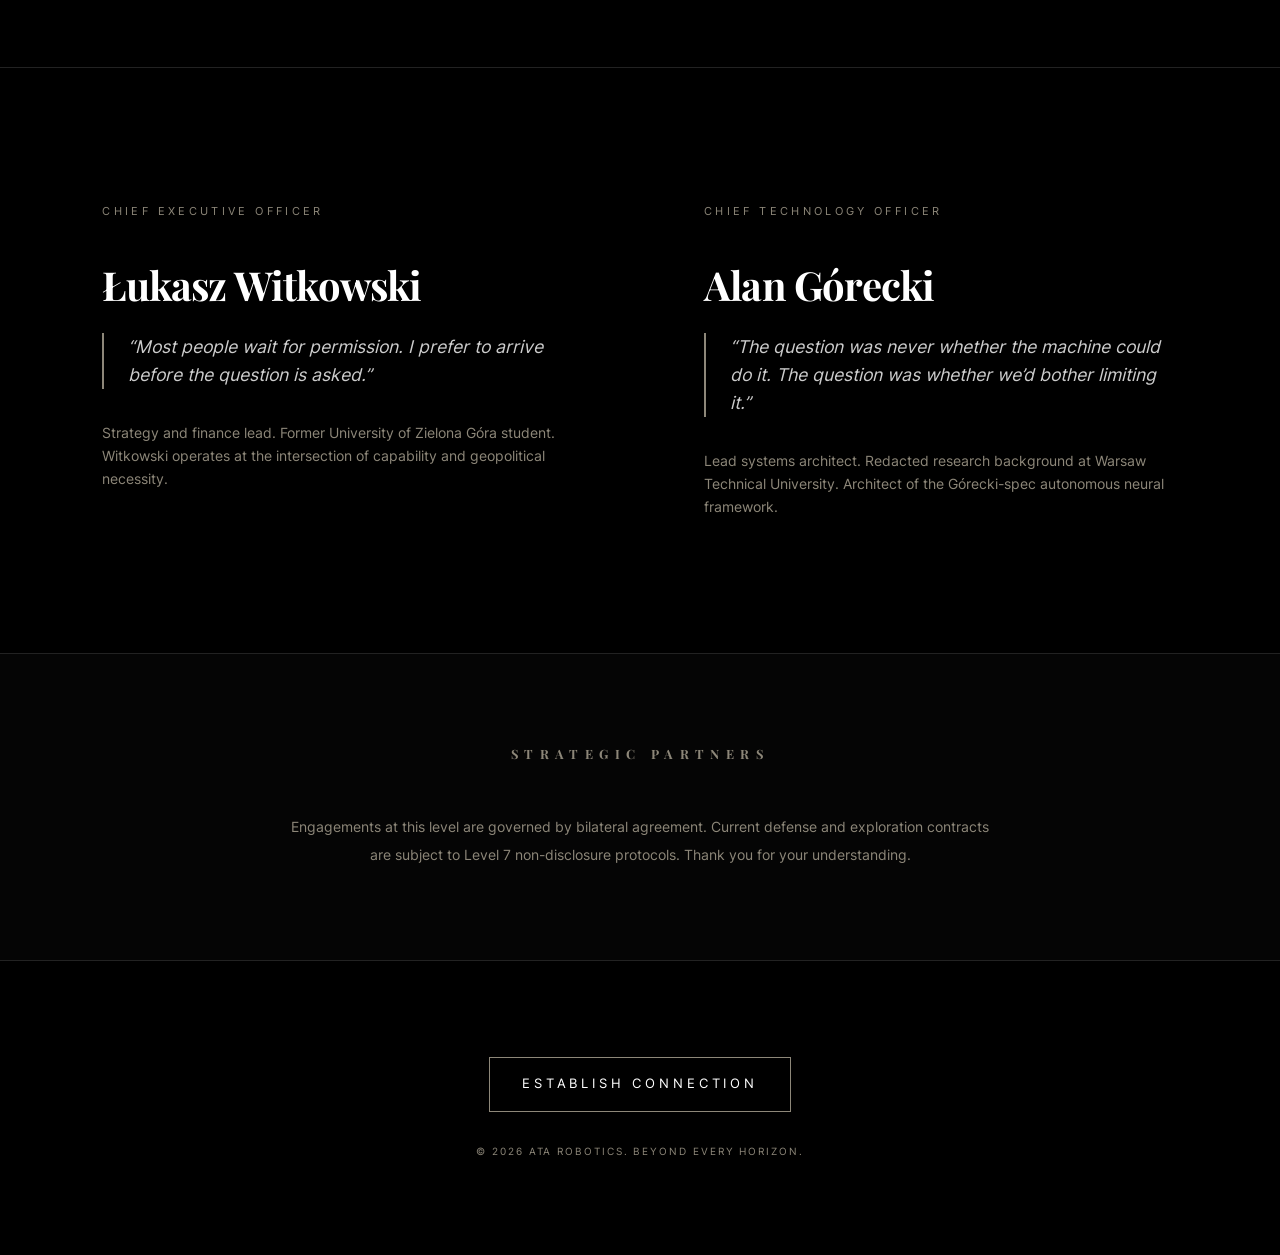
==== commit 9160b6c2: "Finalize operational overview copy with active archive label" ====
--- a/index.html
+++ b/index.html
@@ -45,8 +45,8 @@
     <!-- Operational Archive Section -->
     <section class="video-section">
         <div class="video-header">
-            <span class="label">Operational Synthesis // Fleet Feed</span>
-            <h2>Kinetic Presence.</h2>
+            <span class="label">ACTIVE ARCHIVE // DEPLOYMENT LOG</span>
+            <h2>Operational Overview.</h2>
             <p>Visualizing the next era of strategic autonomy. Experience the ATA fleet in active deployment across all domains.</p>
         </div>
         <div class="video-wrapper">
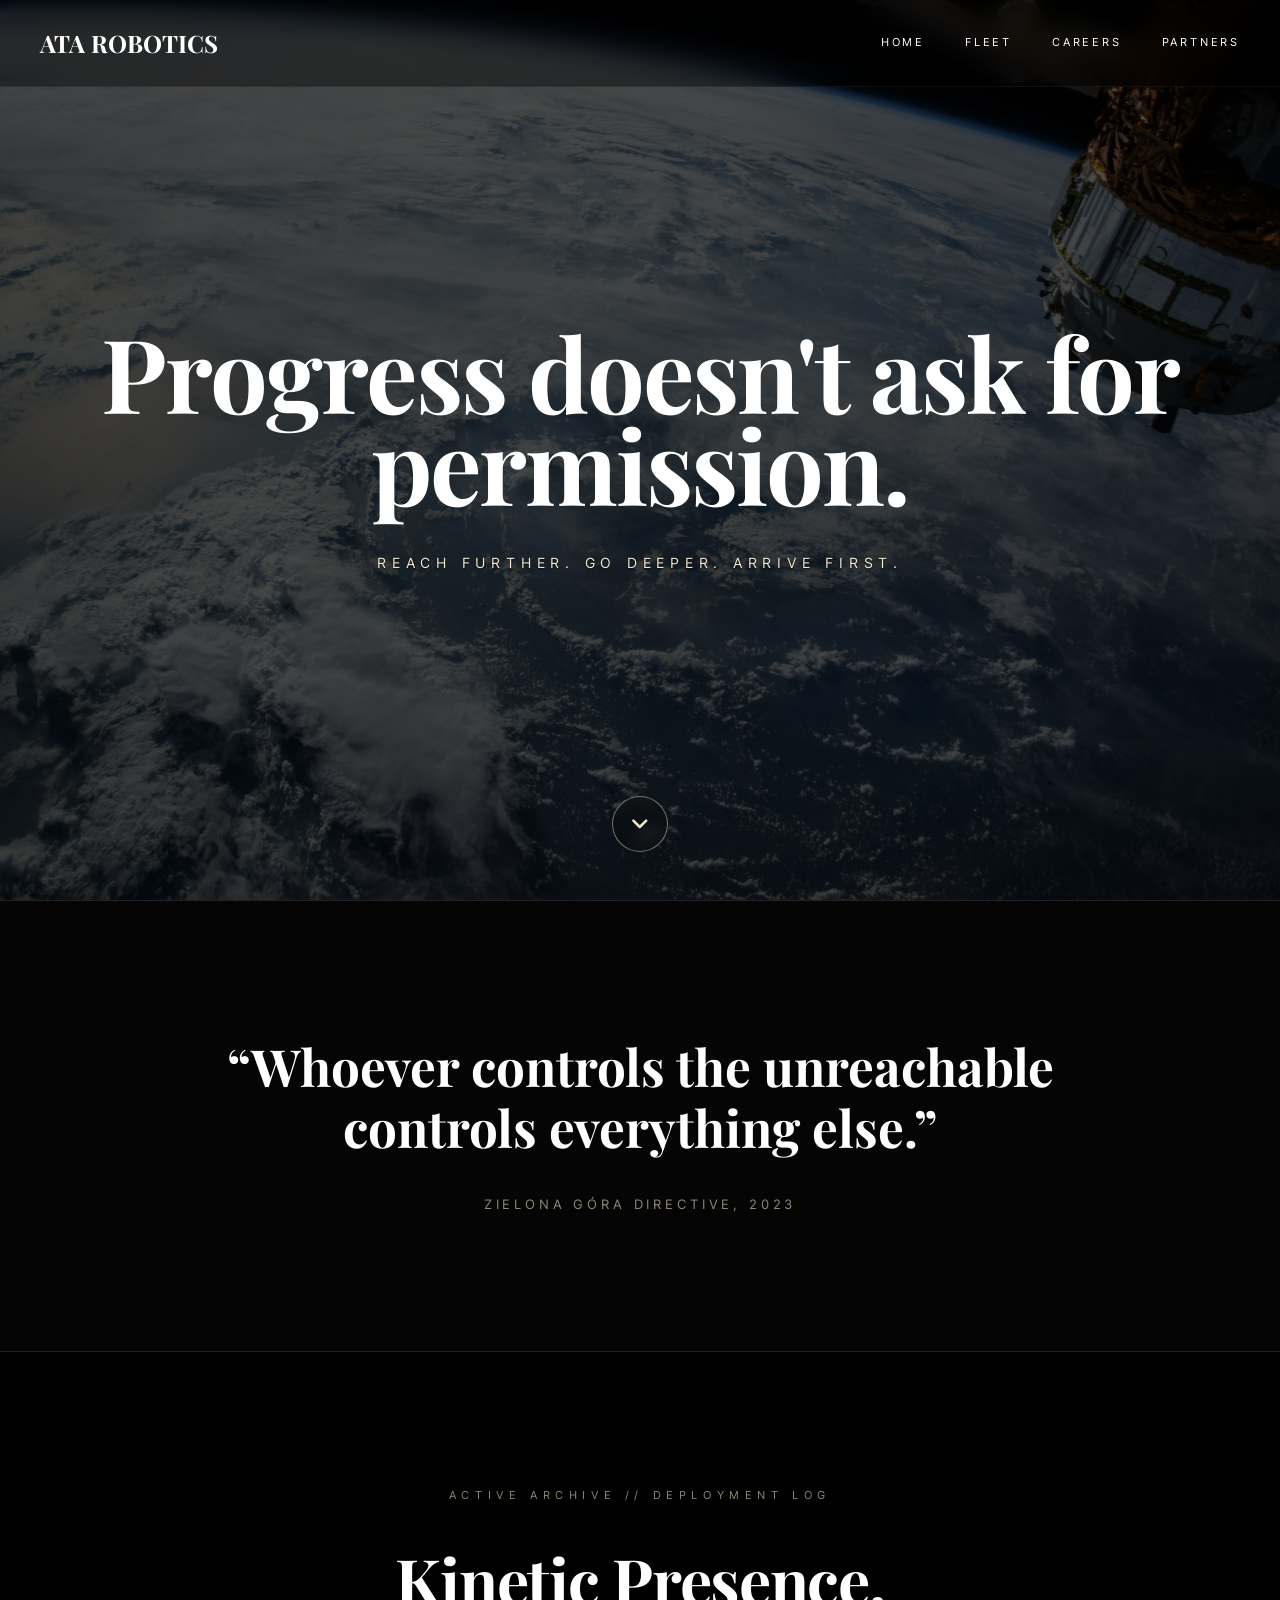
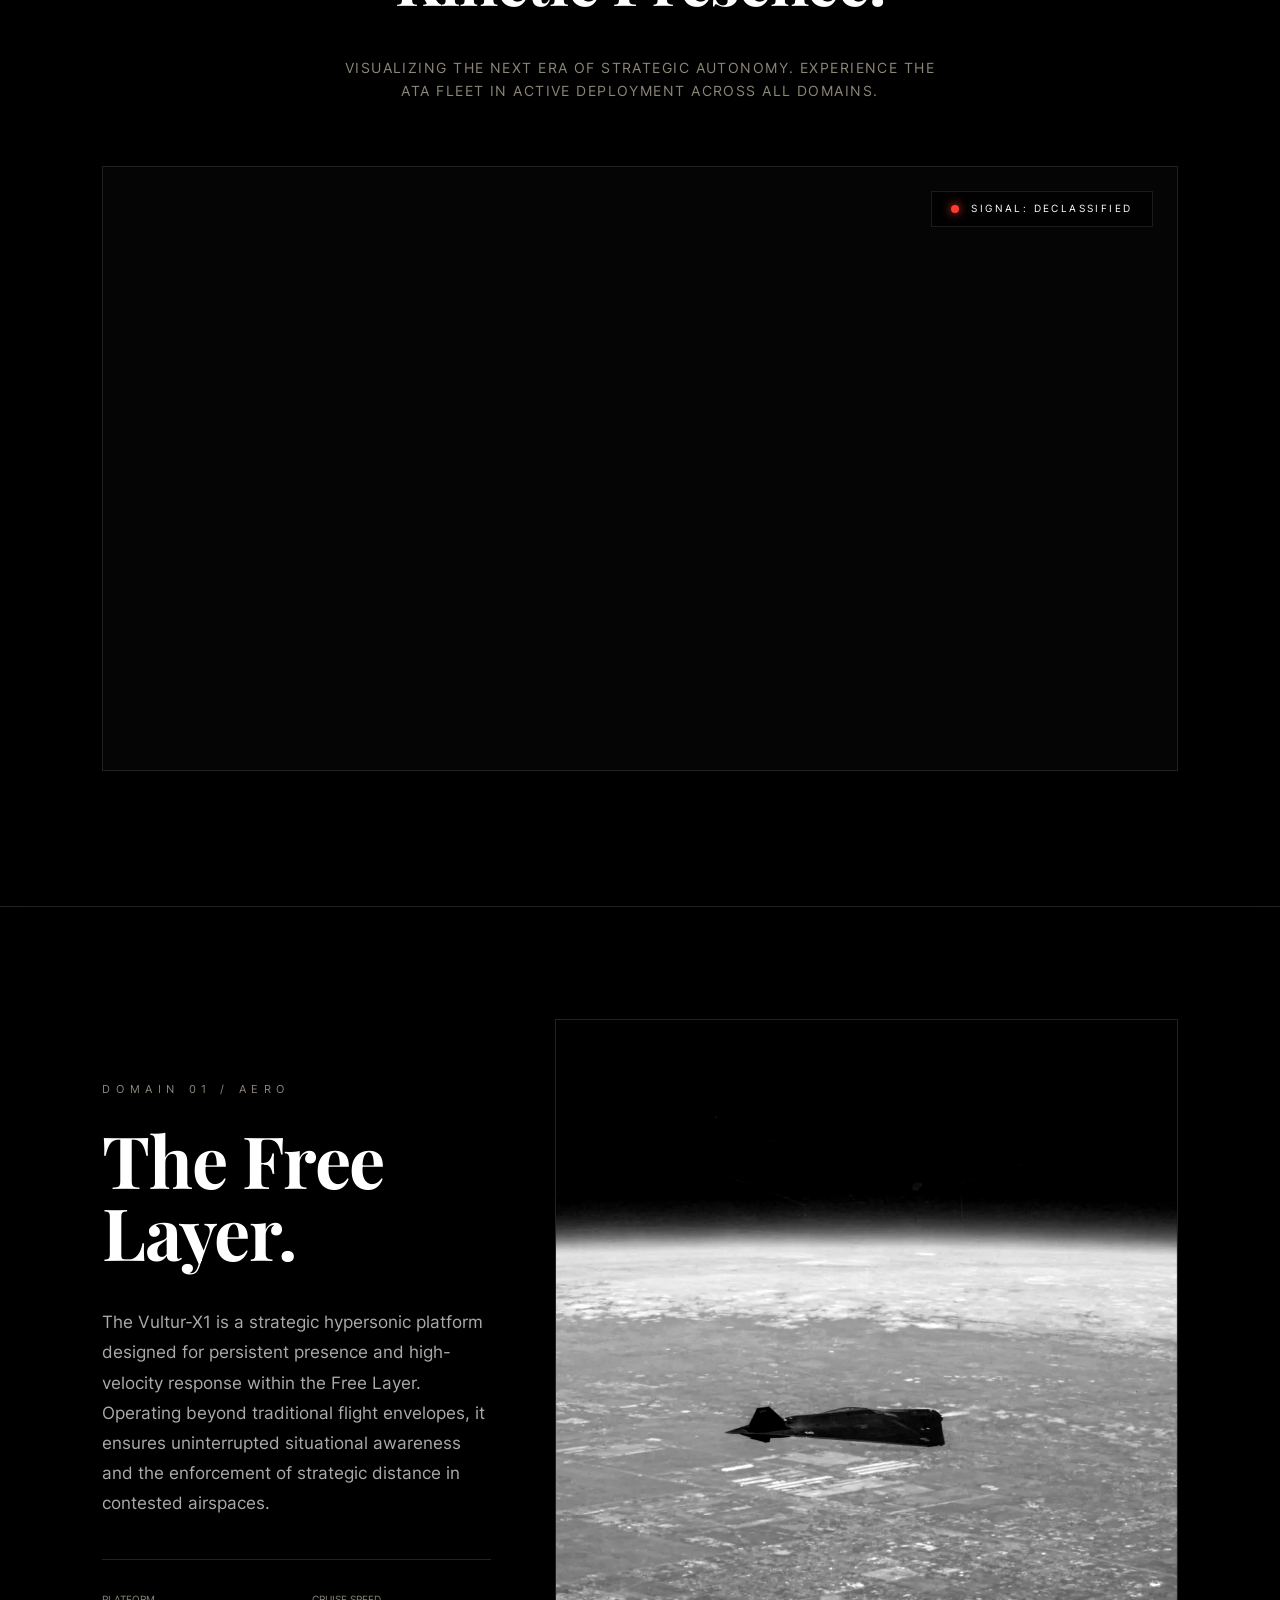
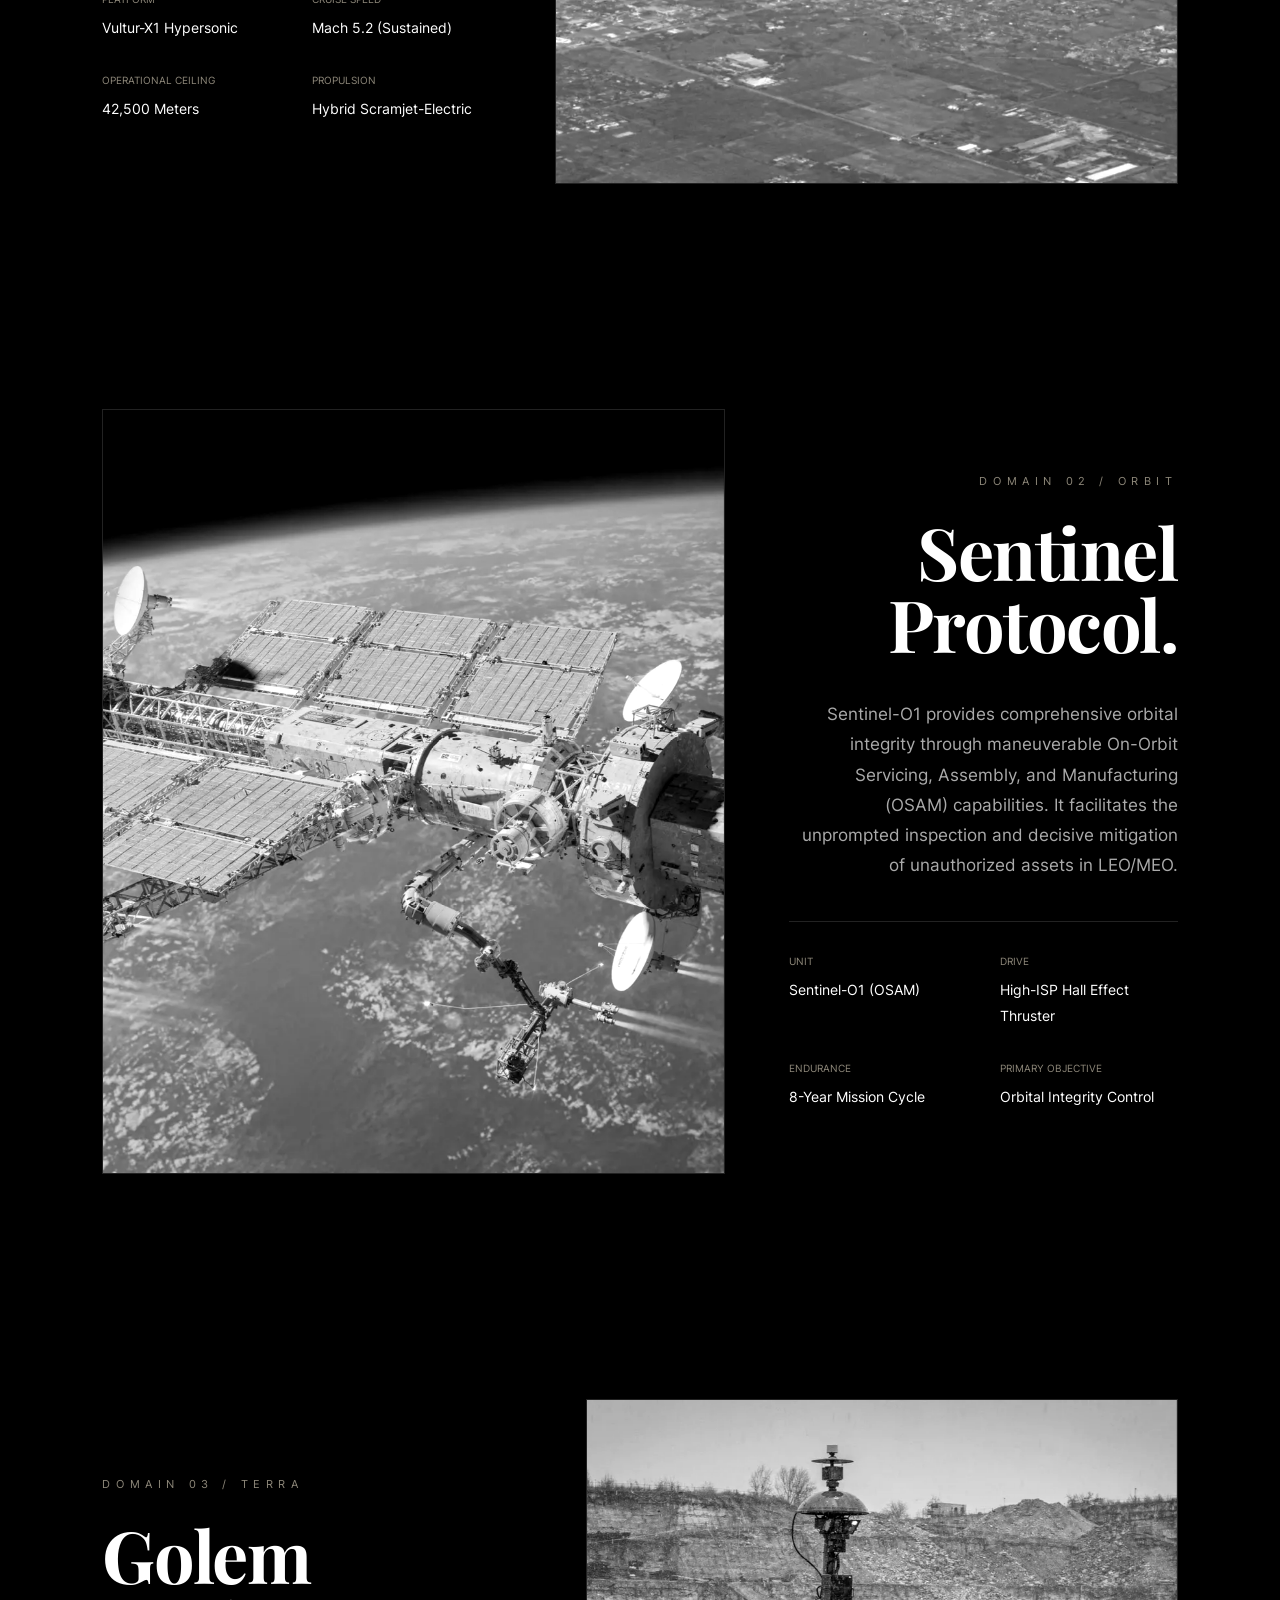
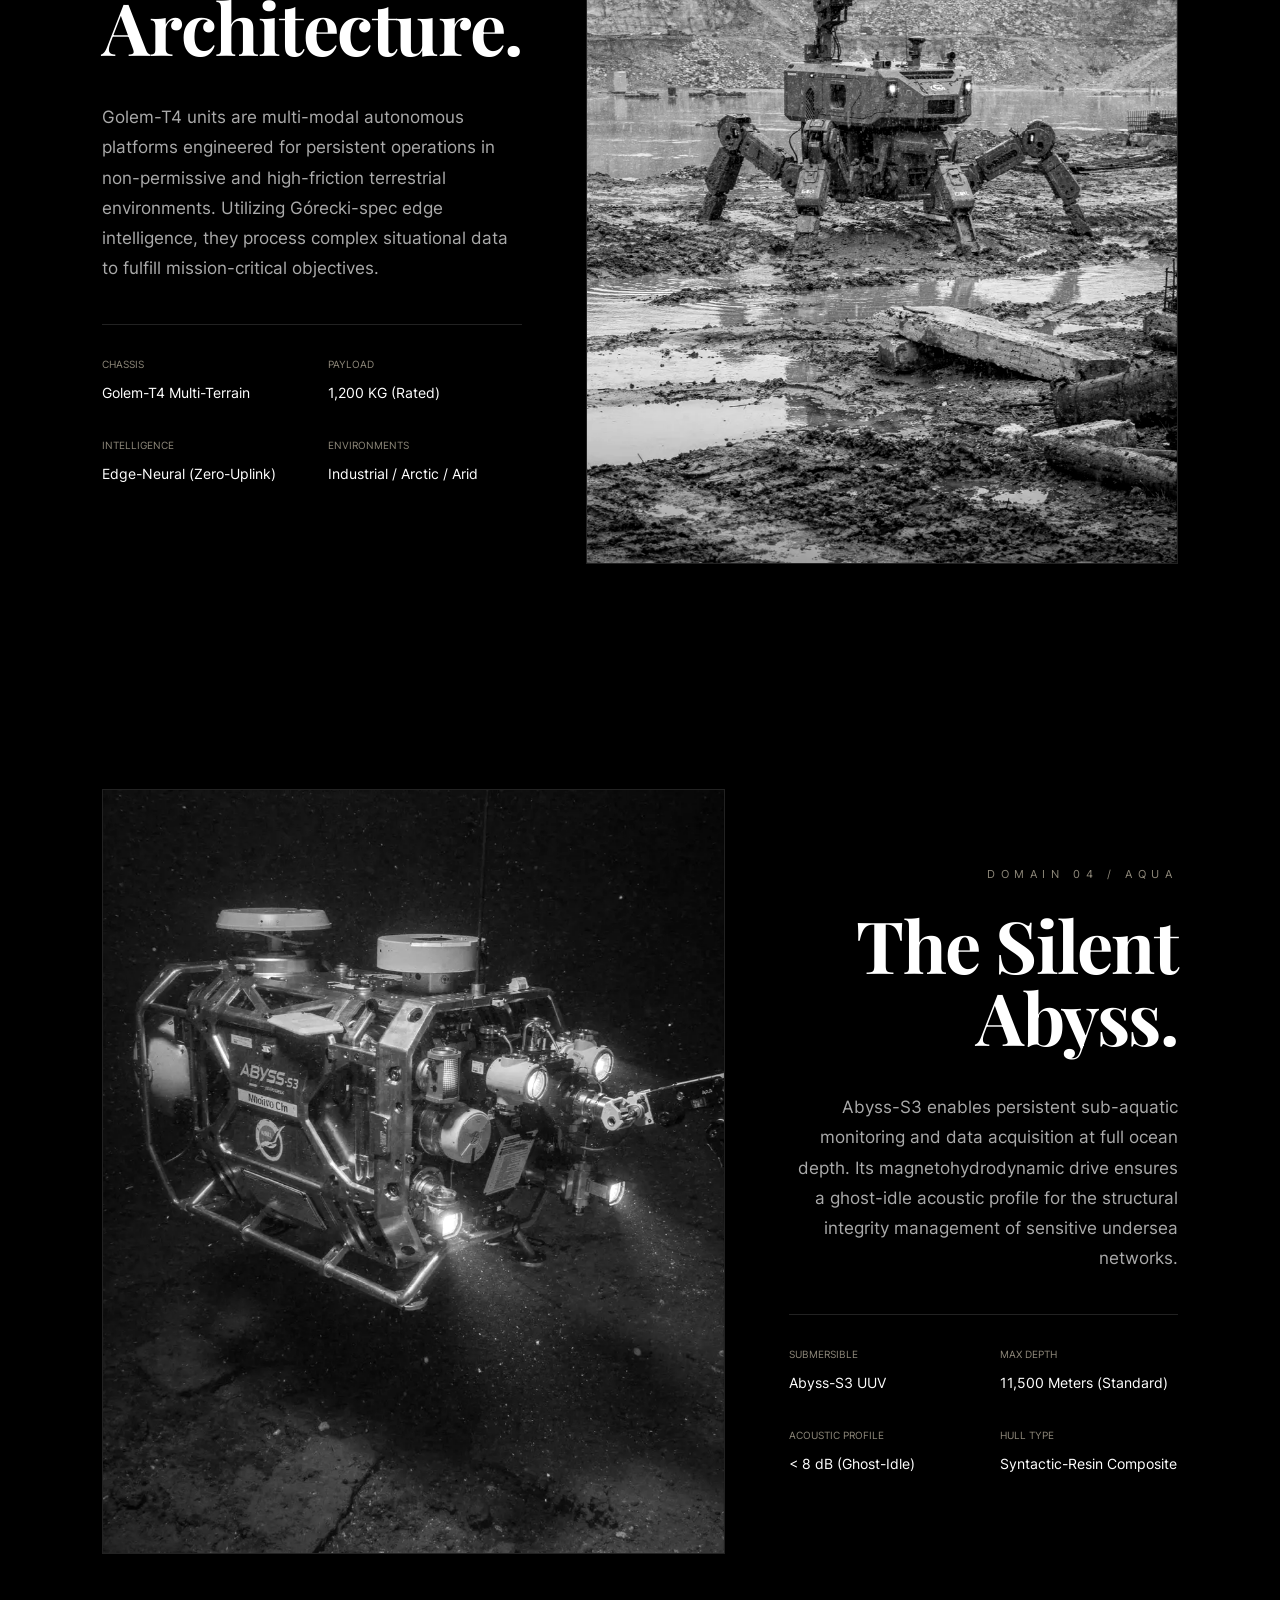
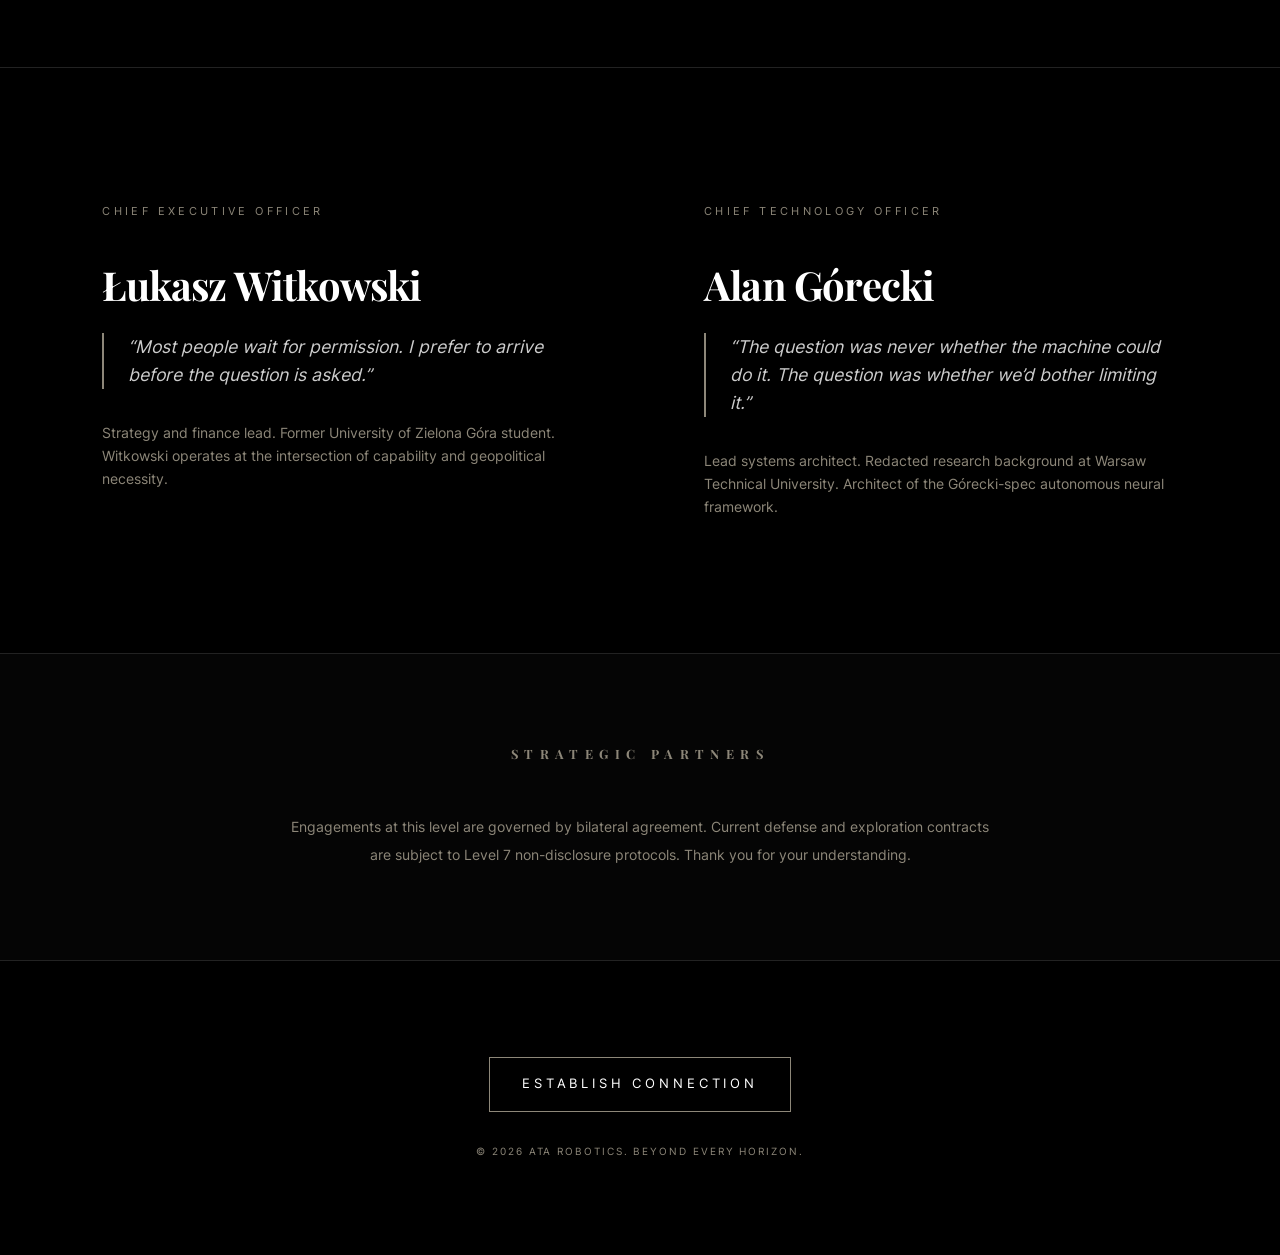
==== commit 12f9c101: "Adopt 'Kinetic Presence' header for startup brand identity" ====
--- a/index.html
+++ b/index.html
@@ -46,7 +46,7 @@
     <section class="video-section">
         <div class="video-header">
             <span class="label">ACTIVE ARCHIVE // DEPLOYMENT LOG</span>
-            <h2>Operational Overview.</h2>
+            <h2>Kinetic Presence.</h2>
             <p>Visualizing the next era of strategic autonomy. Experience the ATA fleet in active deployment across all domains.</p>
         </div>
         <div class="video-wrapper">
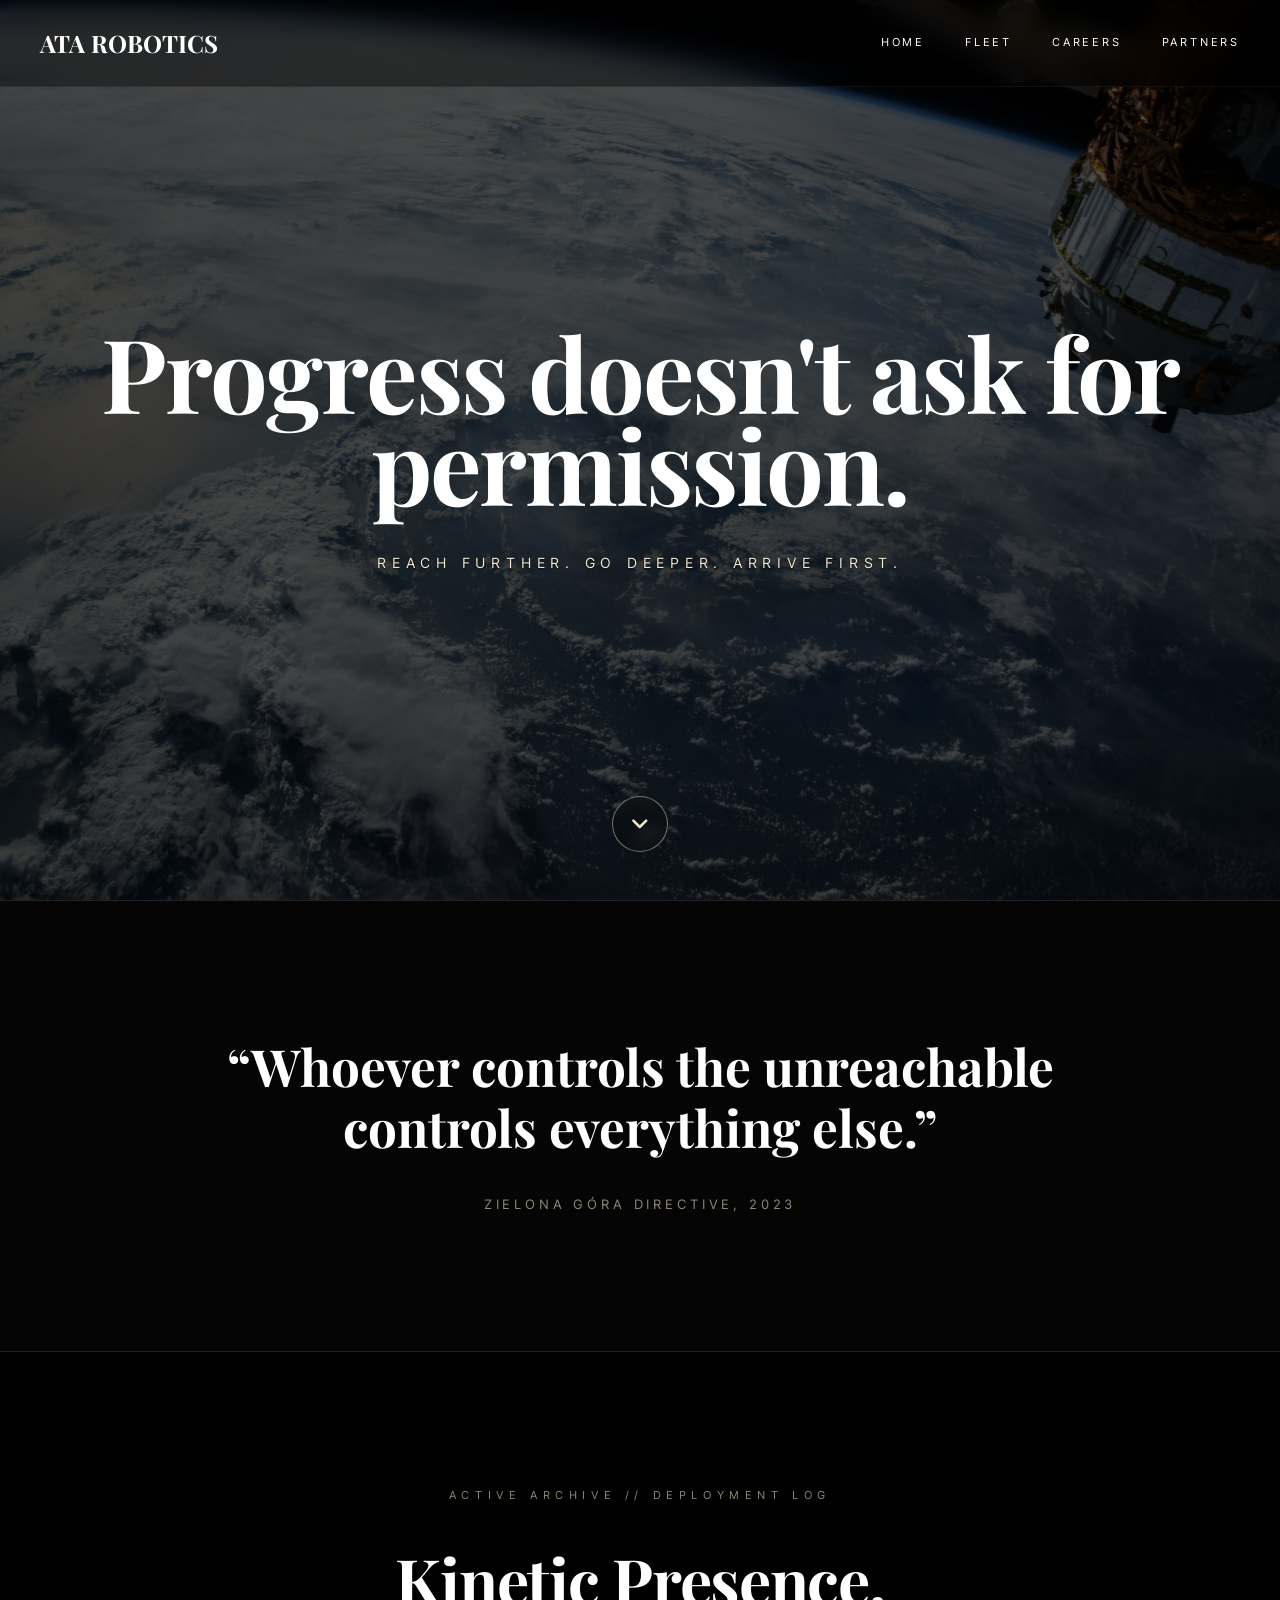
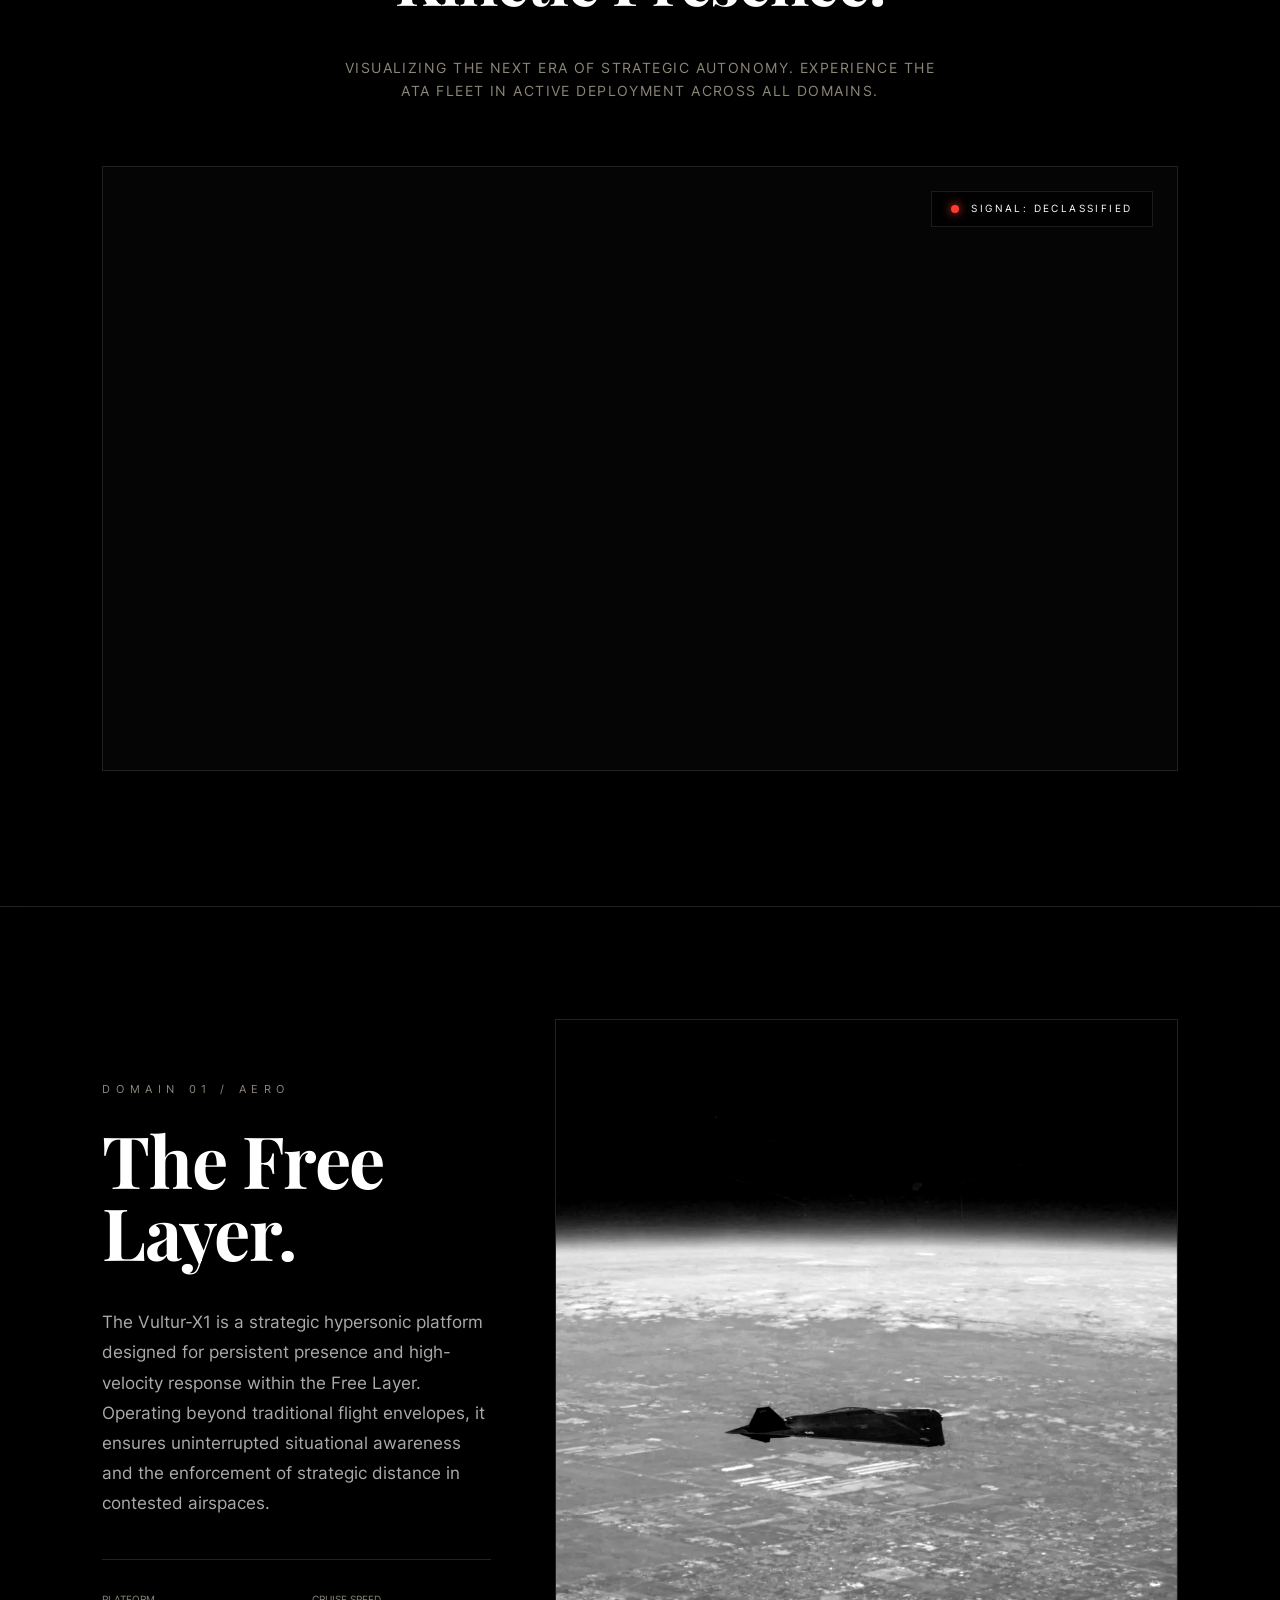
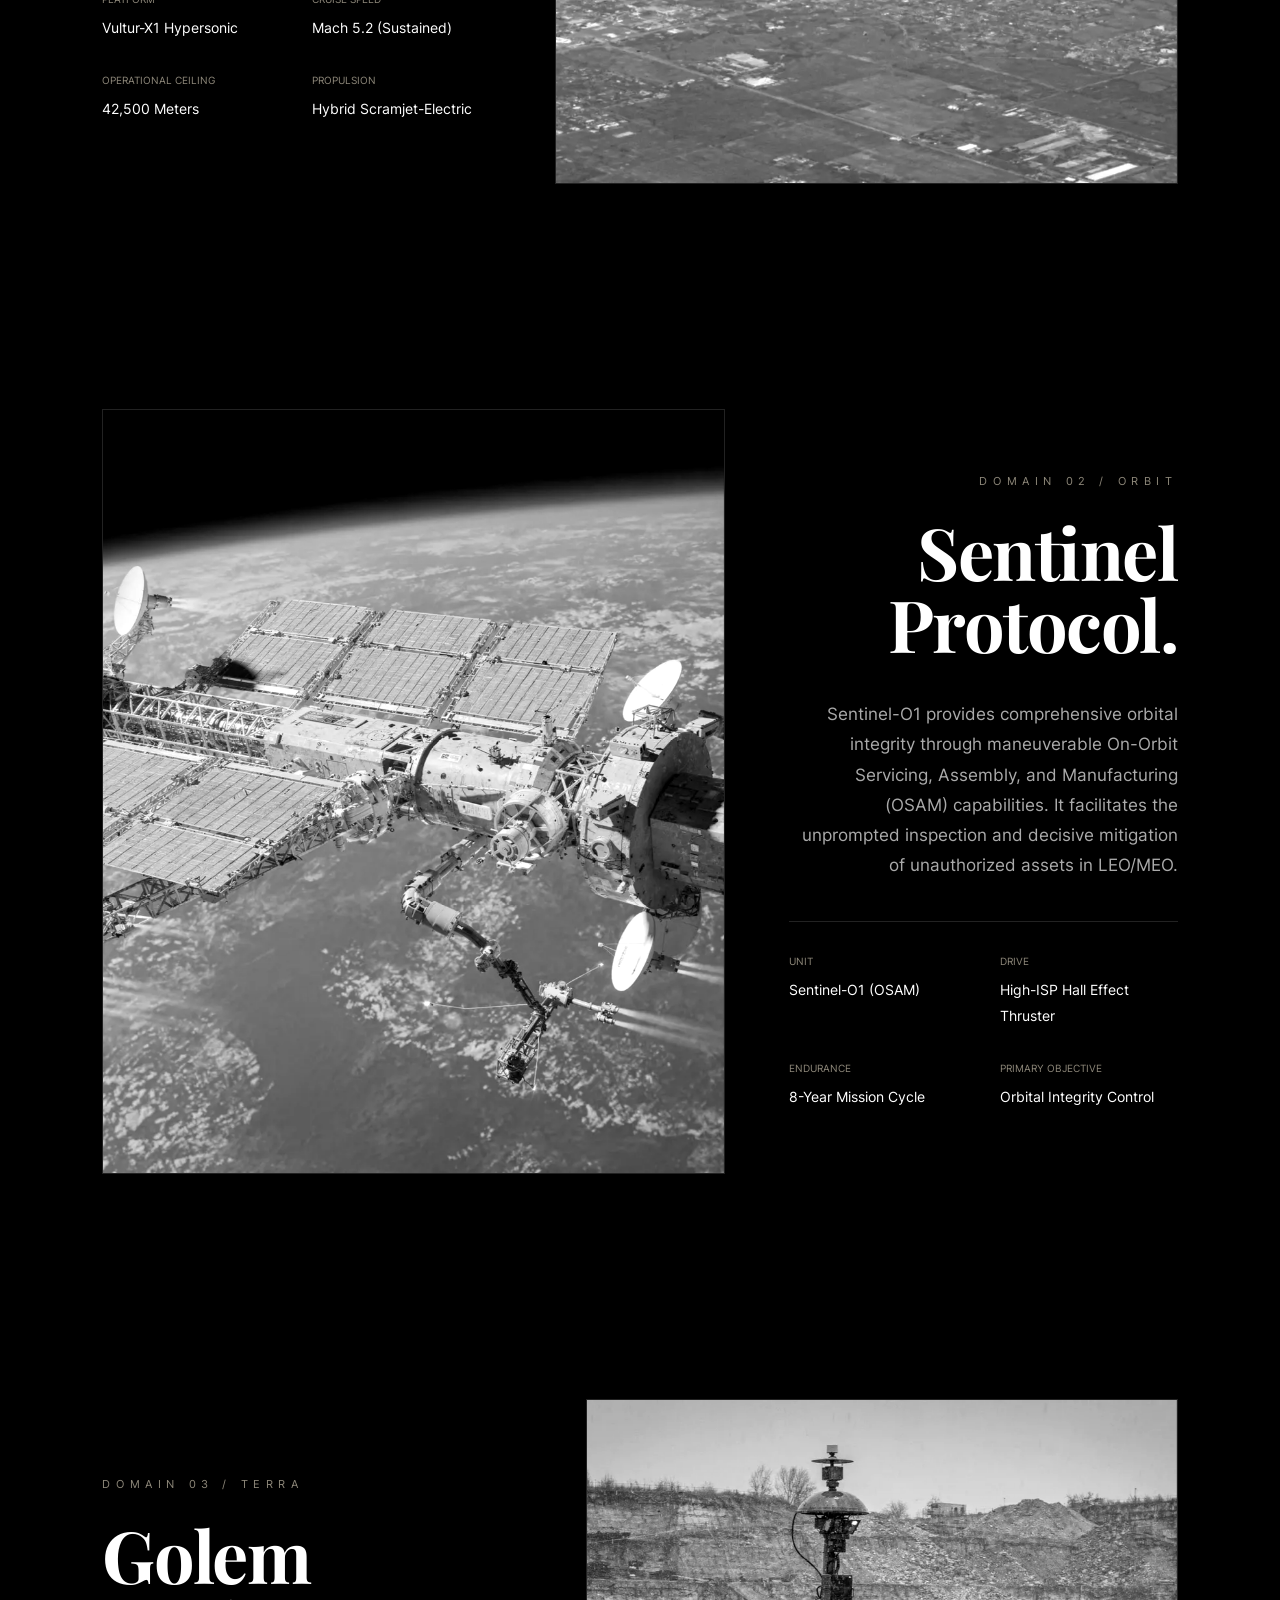
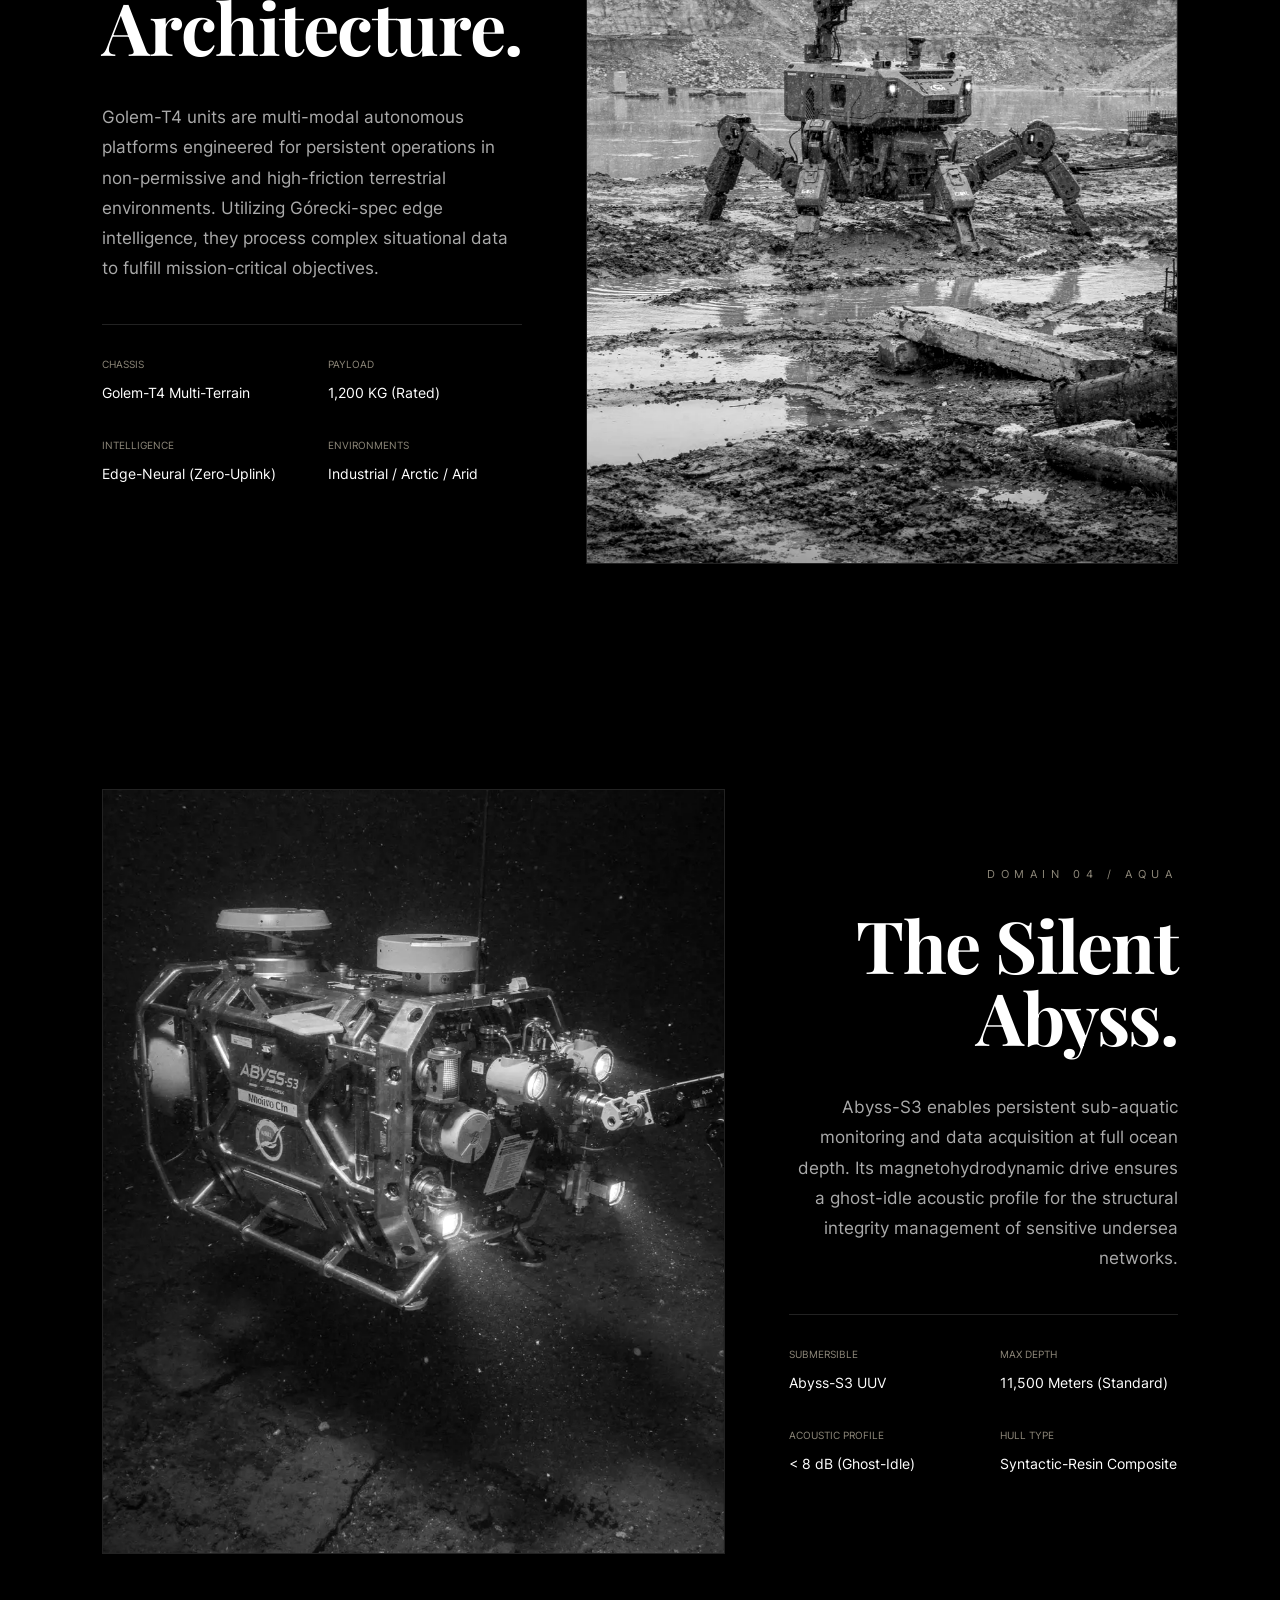
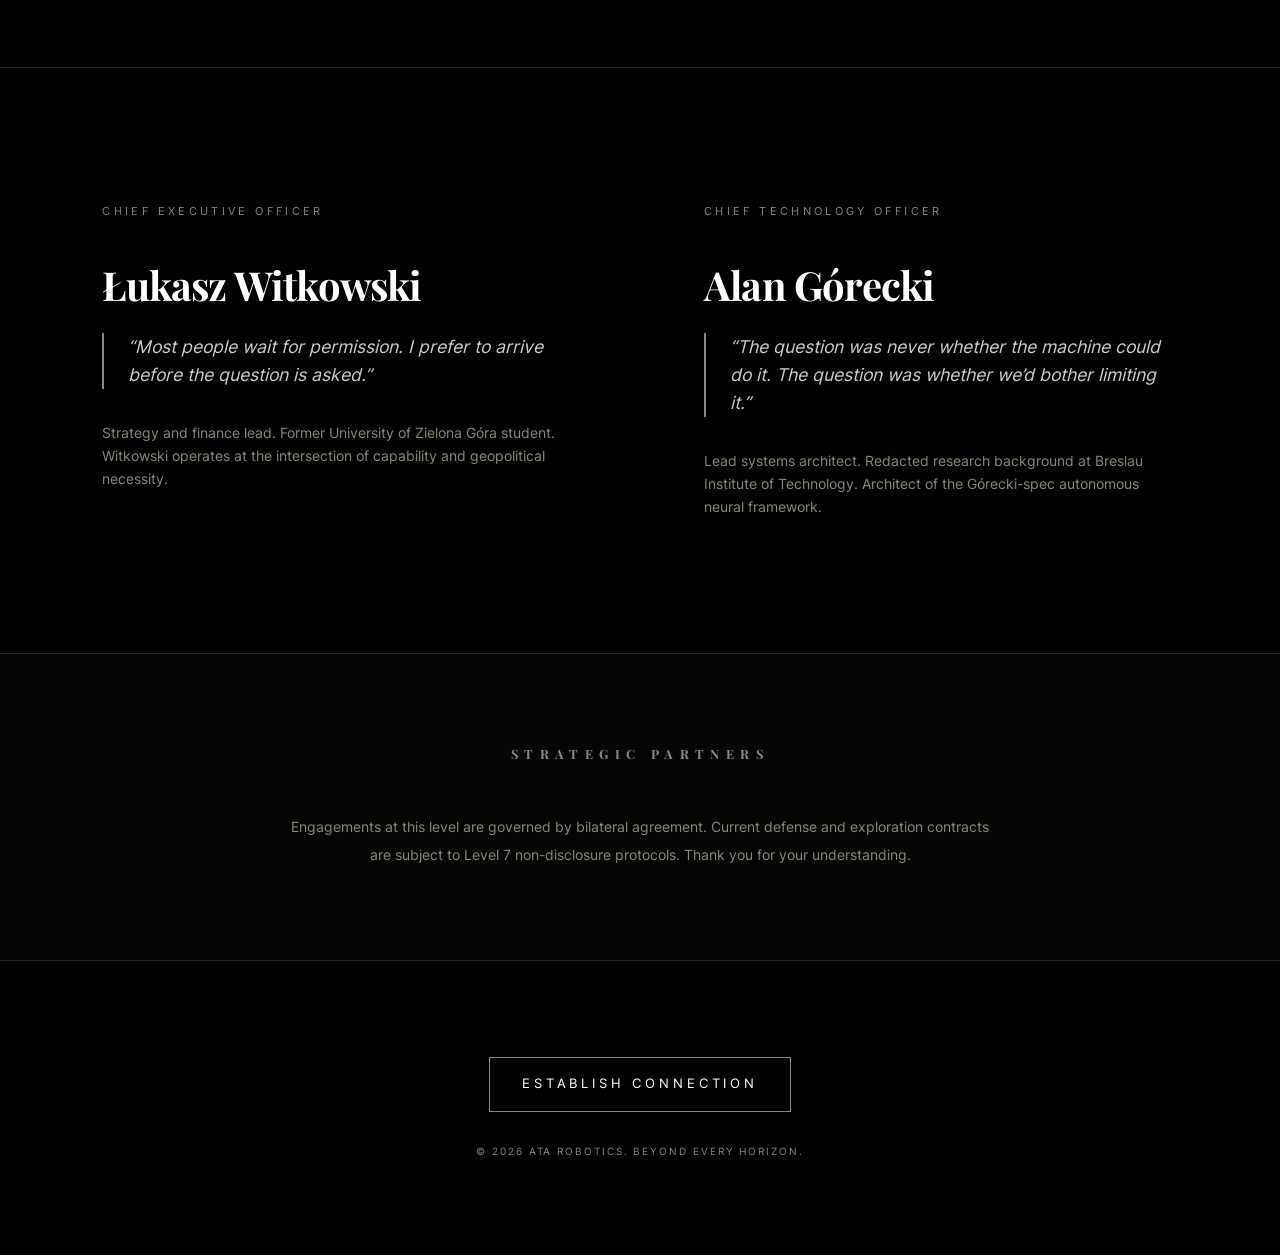
==== commit 70ce6c32: "CTO bio update" ====
--- a/index.html
+++ b/index.html
@@ -189,7 +189,7 @@
             <span class="role">Chief Technology Officer</span>
             <h3>Alan Górecki</h3>
             <blockquote>&ldquo;The question was never whether the machine could do it. The question was whether we&rsquo;d bother limiting it.&rdquo;</blockquote>
-            <p style="color: var(--dim); font-size: 0.9rem;">Lead systems architect. Redacted research background at Warsaw Technical University. Architect of the Górecki-spec autonomous neural framework.</p>
+            <p style="color: var(--dim); font-size: 0.9rem;">Lead systems architect. Redacted research background at Breslau Institute of Technology. Architect of the Górecki-spec autonomous neural framework.</p>
         </div>
     </section>
 
